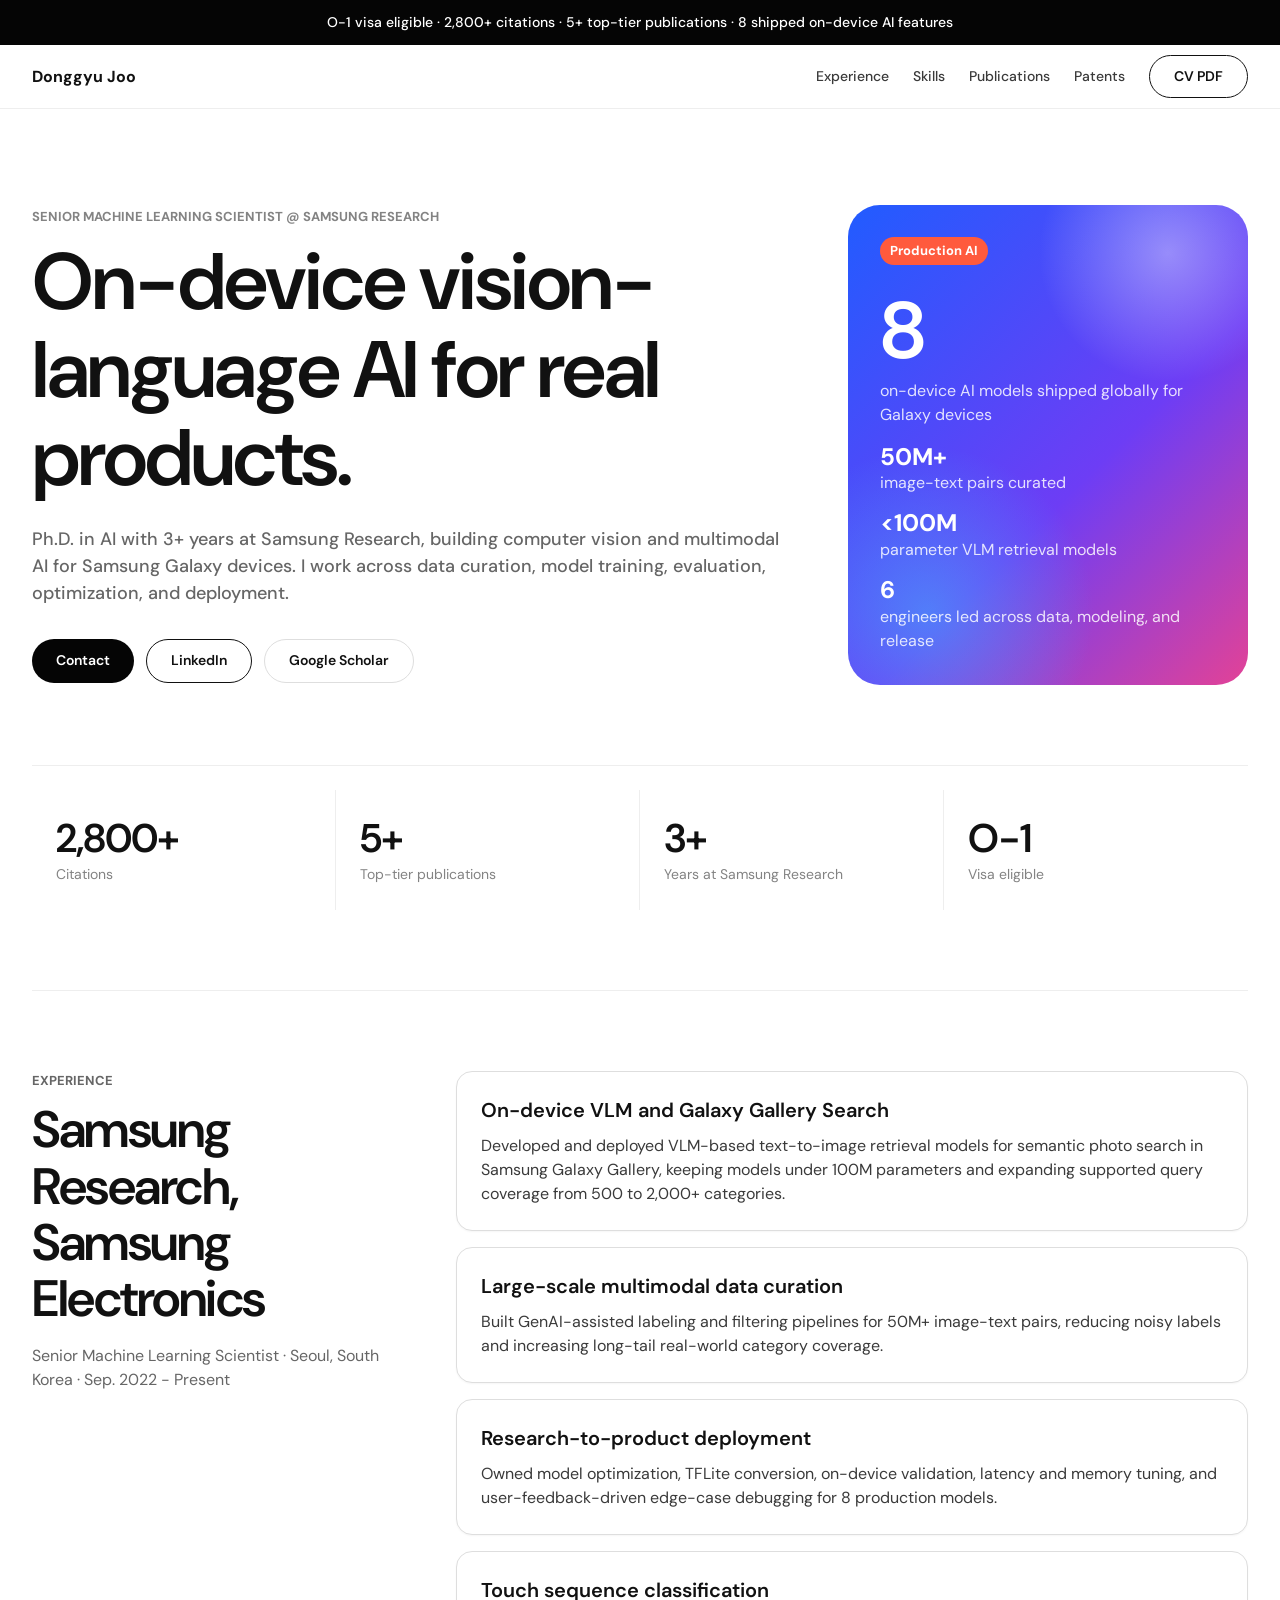
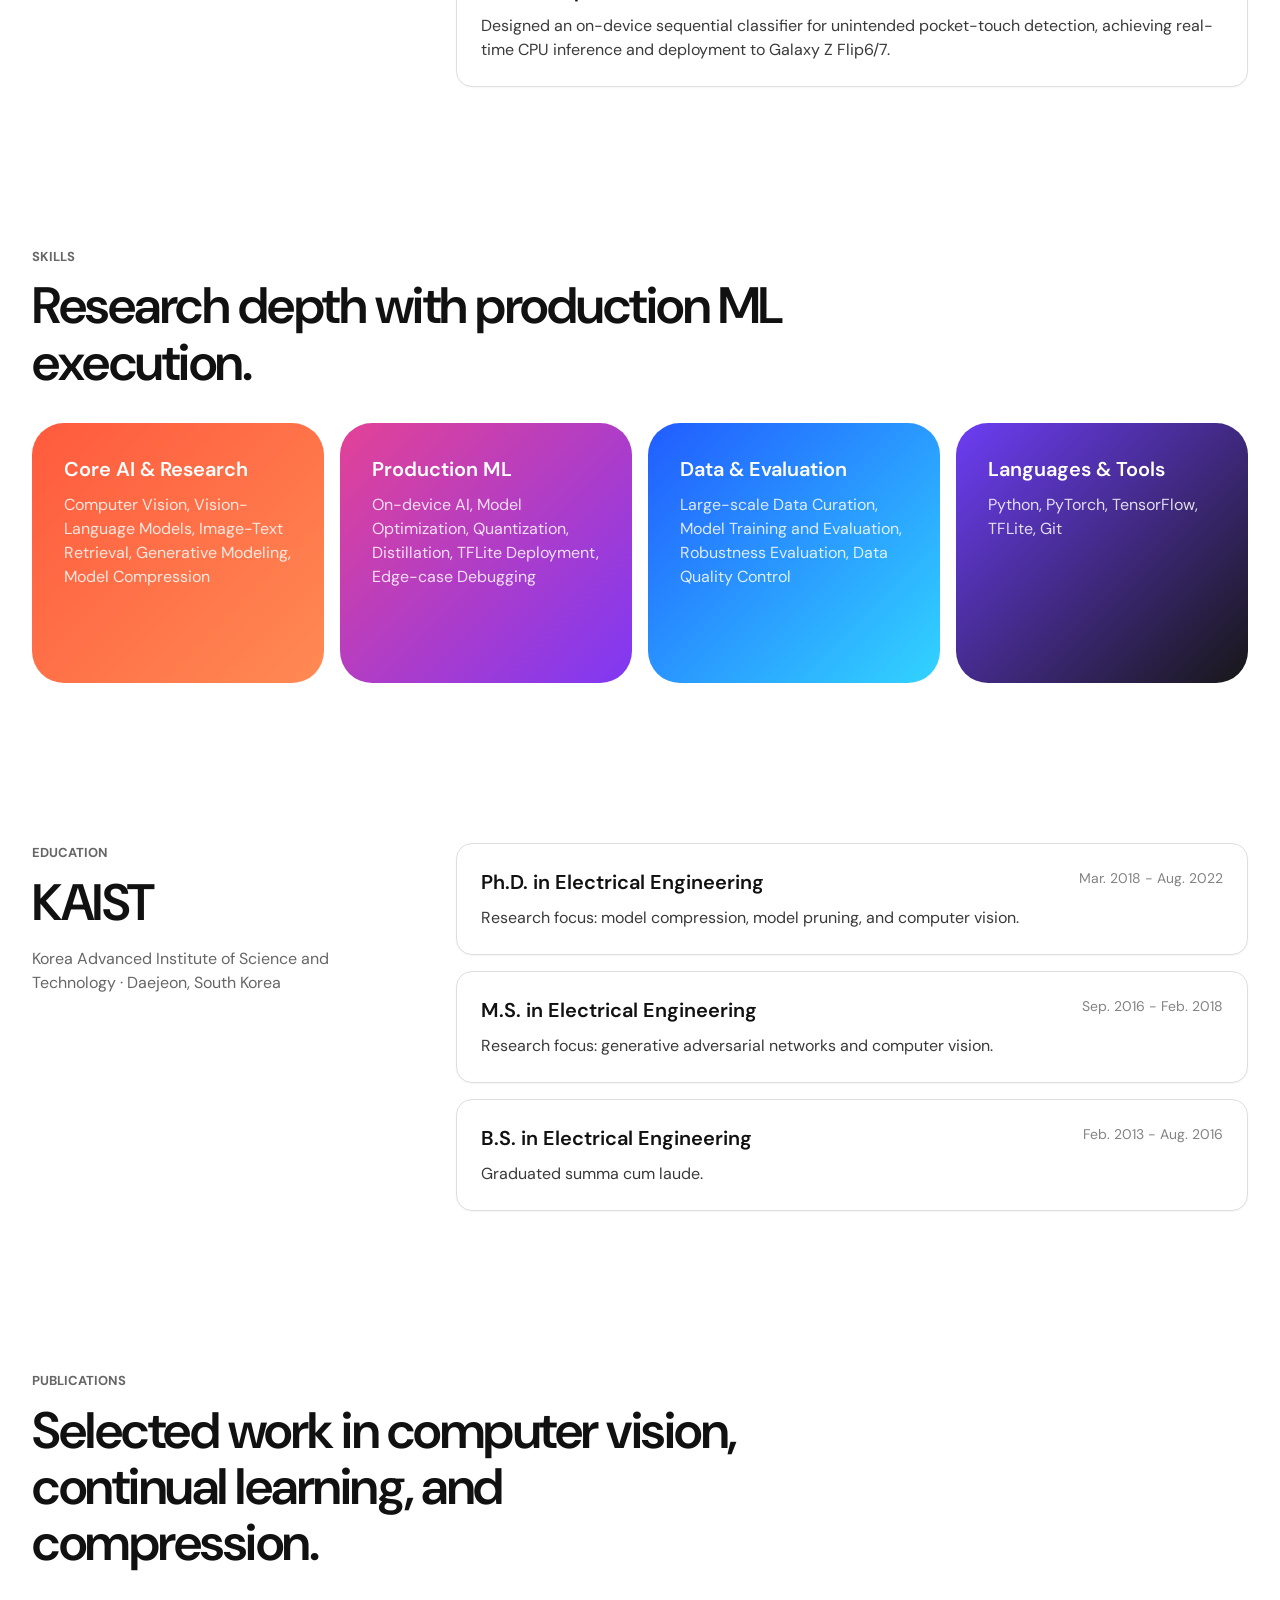
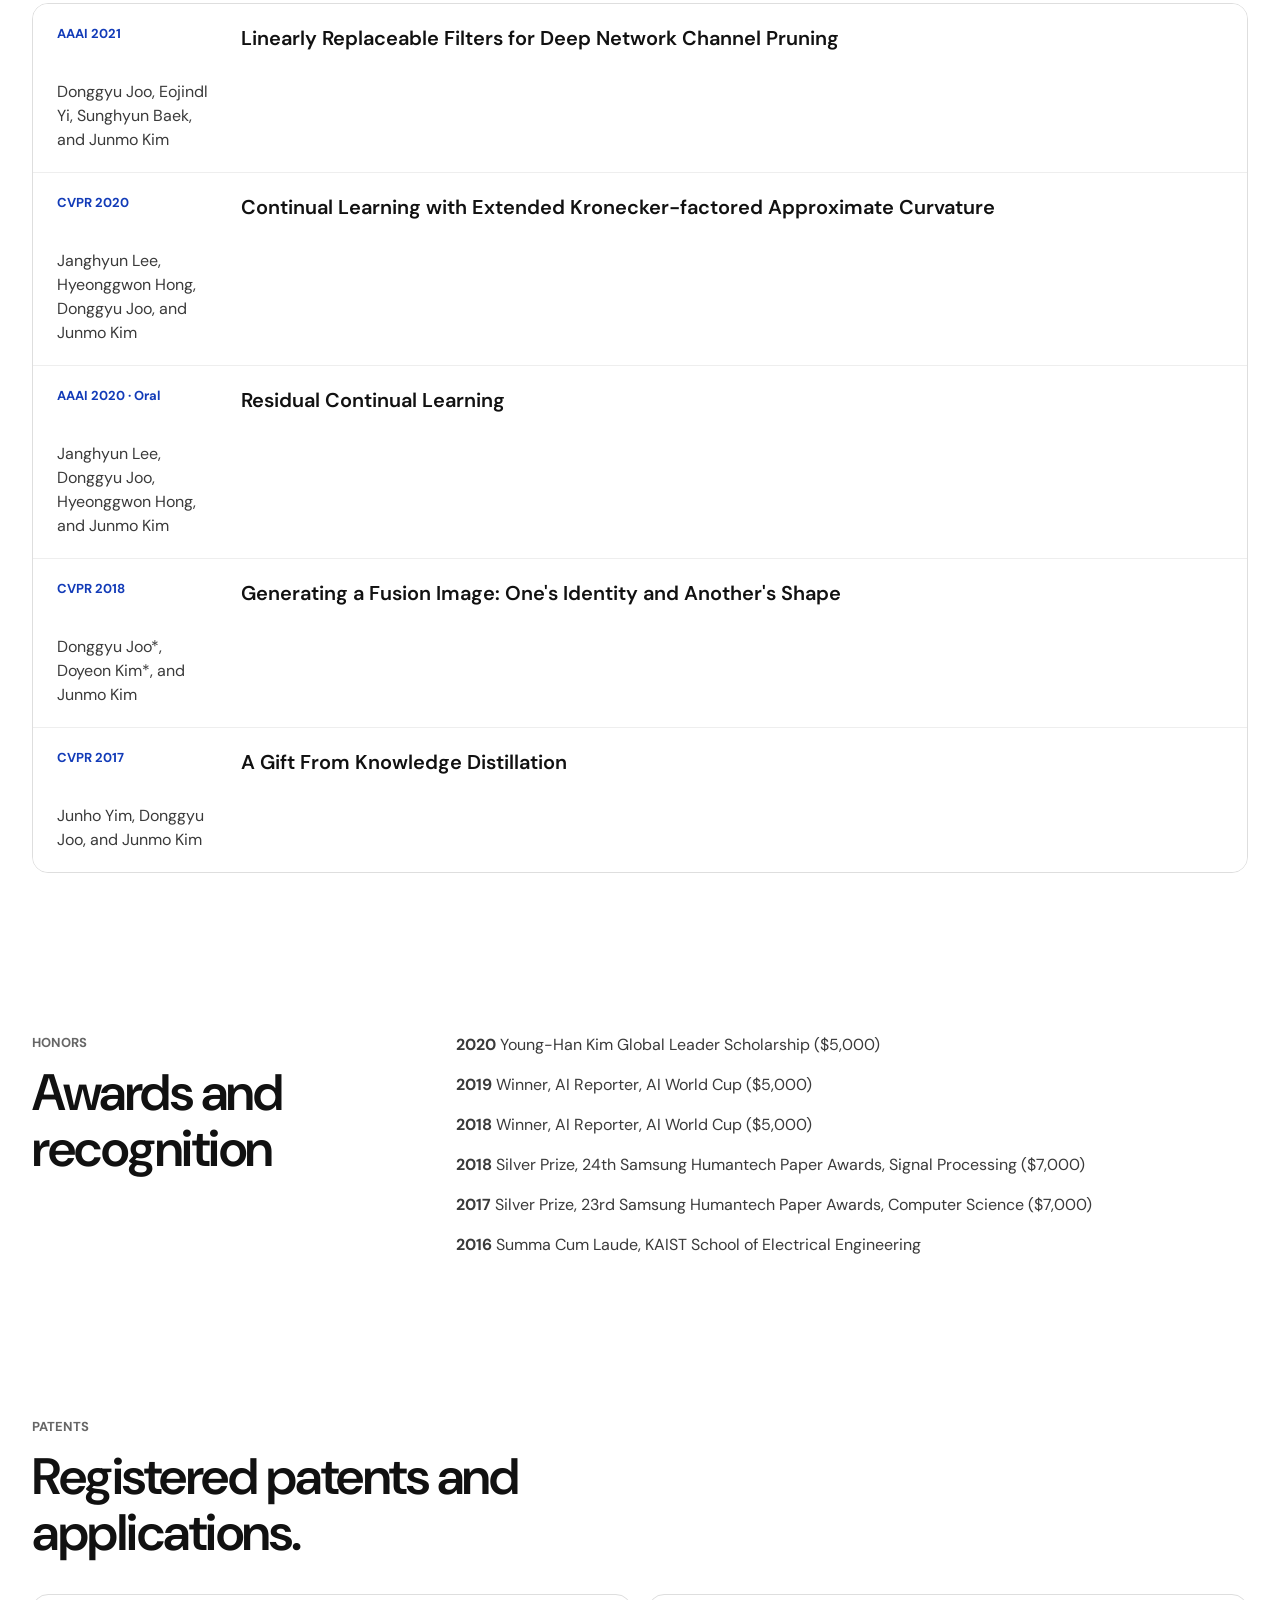
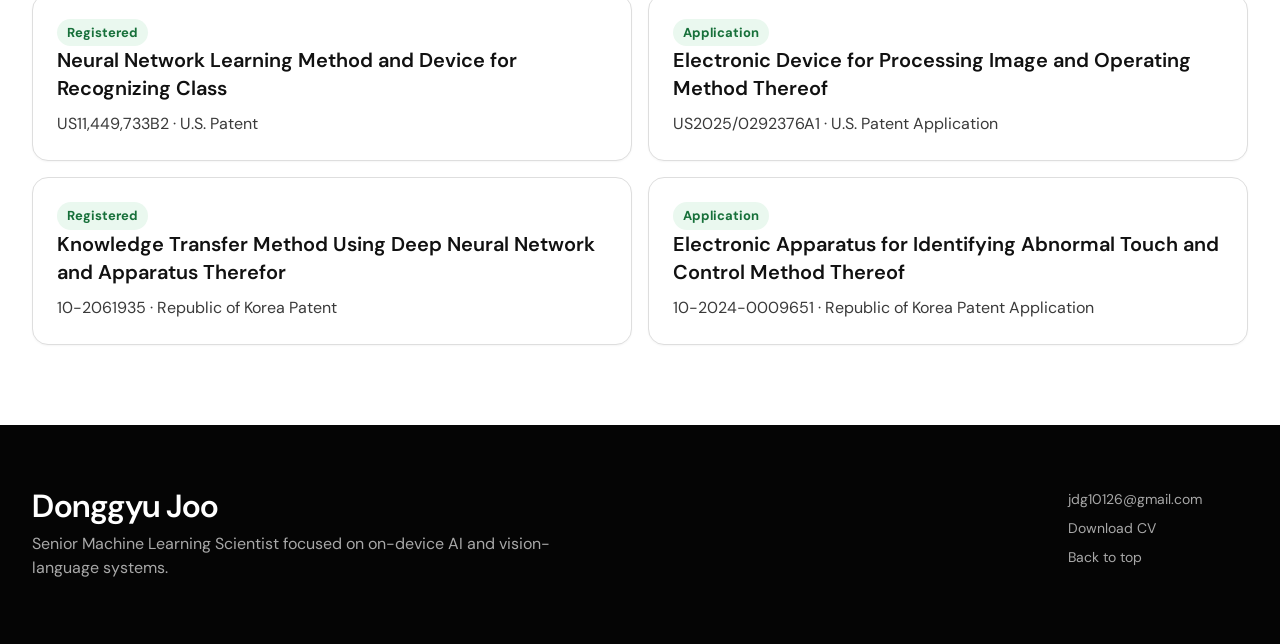
==== index.html @ cefa3a33 "Create resume website" ====
<!doctype html>
<html lang="en">
  <head>
    <meta charset="utf-8" />
    <meta name="viewport" content="width=device-width, initial-scale=1" />
    <title>Donggyu Joo | Senior Machine Learning Scientist</title>
    <meta
      name="description"
      content="CV website for Donggyu Joo, Senior Machine Learning Scientist at Samsung Research."
    />
    <meta property="og:title" content="Donggyu Joo | Senior Machine Learning Scientist" />
    <meta
      property="og:description"
      content="On-device AI, computer vision, vision-language models, model compression, and production ML."
    />
    <meta property="og:type" content="website" />
    <link rel="preconnect" href="https://fonts.googleapis.com" />
    <link rel="preconnect" href="https://fonts.gstatic.com" crossorigin />
    <link
      href="https://fonts.googleapis.com/css2?family=DM+Sans:opsz,wght@9..40,400;9..40,500;9..40,600;9..40,700&display=swap"
      rel="stylesheet"
    />
    <link rel="stylesheet" href="styles.css" />
  </head>
  <body>
    <div class="promo-banner">
      O-1 visa eligible · 2,800+ citations · 5+ top-tier publications · 8 shipped on-device AI features
    </div>

    <header class="site-header">
      <a class="brand" href="#top" aria-label="Donggyu Joo home">Donggyu Joo</a>
      <button class="nav-toggle" type="button" aria-expanded="false" aria-controls="site-nav">
        <span></span>
        <span></span>
      </button>
      <nav class="site-nav" id="site-nav" aria-label="Primary navigation">
        <a href="#experience">Experience</a>
        <a href="#skills">Skills</a>
        <a href="#publications">Publications</a>
        <a href="#patents">Patents</a>
        <a class="button button-secondary" href="CV_DonggyuJoo.pdf" target="_blank" rel="noopener">CV PDF</a>
      </nav>
    </header>

    <main id="top">
      <section class="hero section">
        <div class="hero-copy">
          <p class="eyebrow">Senior Machine Learning Scientist @ Samsung Research</p>
          <h1>On-device vision-language AI for real products.</h1>
          <p class="hero-lead">
            Ph.D. in AI with 3+ years at Samsung Research, building computer vision and multimodal
            AI for Samsung Galaxy devices. I work across data curation, model training, evaluation,
            optimization, and deployment.
          </p>
          <div class="hero-actions">
            <a class="button button-primary" href="mailto:jdg10126@gmail.com">Contact</a>
            <a
              class="button button-secondary"
              href="https://www.linkedin.com/in/donggyu-joo-a0a8ba22b/"
              target="_blank"
              rel="noopener"
              >LinkedIn</a
            >
            <a
              class="button button-tertiary"
              href="https://scholar.google.com/scholar?q=Donggyu+Joo"
              target="_blank"
              rel="noopener"
              >Google Scholar</a
            >
          </div>
        </div>

        <aside class="hero-card" aria-label="Career highlights">
          <div>
            <span class="badge">Production AI</span>
            <h2>8</h2>
            <p>on-device AI models shipped globally for Galaxy devices</p>
          </div>
          <div class="mini-stats">
            <span><strong>50M+</strong> image-text pairs curated</span>
            <span><strong>&lt;100M</strong> parameter VLM retrieval models</span>
            <span><strong>6</strong> engineers led across data, modeling, and release</span>
          </div>
        </aside>
      </section>

      <section class="stats section" aria-label="Selected metrics">
        <div class="stat">
          <strong>2,800+</strong>
          <span>Citations</span>
        </div>
        <div class="stat">
          <strong>5+</strong>
          <span>Top-tier publications</span>
        </div>
        <div class="stat">
          <strong>3+</strong>
          <span>Years at Samsung Research</span>
        </div>
        <div class="stat">
          <strong>O-1</strong>
          <span>Visa eligible</span>
        </div>
      </section>

      <section class="section split" id="experience">
        <div class="section-heading">
          <p class="eyebrow">Experience</p>
          <h2>Samsung Research, Samsung Electronics</h2>
          <p>Senior Machine Learning Scientist · Seoul, South Korea · Sep. 2022 - Present</p>
        </div>
        <div class="timeline">
          <article class="card">
            <h3>On-device VLM and Galaxy Gallery Search</h3>
            <p>
              Developed and deployed VLM-based text-to-image retrieval models for semantic photo
              search in Samsung Galaxy Gallery, keeping models under 100M parameters and expanding
              supported query coverage from 500 to 2,000+ categories.
            </p>
          </article>
          <article class="card">
            <h3>Large-scale multimodal data curation</h3>
            <p>
              Built GenAI-assisted labeling and filtering pipelines for 50M+ image-text pairs,
              reducing noisy labels and increasing long-tail real-world category coverage.
            </p>
          </article>
          <article class="card">
            <h3>Research-to-product deployment</h3>
            <p>
              Owned model optimization, TFLite conversion, on-device validation, latency and memory
              tuning, and user-feedback-driven edge-case debugging for 8 production models.
            </p>
          </article>
          <article class="card">
            <h3>Touch sequence classification</h3>
            <p>
              Designed an on-device sequential classifier for unintended pocket-touch detection,
              achieving real-time CPU inference and deployment to Galaxy Z Flip6/7.
            </p>
          </article>
        </div>
      </section>

      <section class="section" id="skills">
        <div class="section-heading narrow">
          <p class="eyebrow">Skills</p>
          <h2>Research depth with production ML execution.</h2>
        </div>
        <div class="skill-grid">
          <article class="feature-card coral">
            <h3>Core AI & Research</h3>
            <p>Computer Vision, Vision-Language Models, Image-Text Retrieval, Generative Modeling, Model Compression</p>
          </article>
          <article class="feature-card magenta">
            <h3>Production ML</h3>
            <p>On-device AI, Model Optimization, Quantization, Distillation, TFLite Deployment, Edge-case Debugging</p>
          </article>
          <article class="feature-card blue">
            <h3>Data & Evaluation</h3>
            <p>Large-scale Data Curation, Model Training and Evaluation, Robustness Evaluation, Data Quality Control</p>
          </article>
          <article class="feature-card purple">
            <h3>Languages & Tools</h3>
            <p>Python, PyTorch, TensorFlow, TFLite, Git</p>
          </article>
        </div>
      </section>

      <section class="section split" id="education">
        <div class="section-heading">
          <p class="eyebrow">Education</p>
          <h2>KAIST</h2>
          <p>Korea Advanced Institute of Science and Technology · Daejeon, South Korea</p>
        </div>
        <div class="timeline">
          <article class="card">
            <div class="row">
              <h3>Ph.D. in Electrical Engineering</h3>
              <span>Mar. 2018 - Aug. 2022</span>
            </div>
            <p>Research focus: model compression, model pruning, and computer vision.</p>
          </article>
          <article class="card">
            <div class="row">
              <h3>M.S. in Electrical Engineering</h3>
              <span>Sep. 2016 - Feb. 2018</span>
            </div>
            <p>Research focus: generative adversarial networks and computer vision.</p>
          </article>
          <article class="card">
            <div class="row">
              <h3>B.S. in Electrical Engineering</h3>
              <span>Feb. 2013 - Aug. 2016</span>
            </div>
            <p>Graduated summa cum laude.</p>
          </article>
        </div>
      </section>

      <section class="section" id="publications">
        <div class="section-heading narrow">
          <p class="eyebrow">Publications</p>
          <h2>Selected work in computer vision, continual learning, and compression.</h2>
        </div>
        <div class="publication-list">
          <article>
            <span>AAAI 2021</span>
            <h3>Linearly Replaceable Filters for Deep Network Channel Pruning</h3>
            <p>Donggyu Joo, Eojindl Yi, Sunghyun Baek, and Junmo Kim</p>
          </article>
          <article>
            <span>CVPR 2020</span>
            <h3>Continual Learning with Extended Kronecker-factored Approximate Curvature</h3>
            <p>Janghyun Lee, Hyeonggwon Hong, Donggyu Joo, and Junmo Kim</p>
          </article>
          <article>
            <span>AAAI 2020 · Oral</span>
            <h3>Residual Continual Learning</h3>
            <p>Janghyun Lee, Donggyu Joo, Hyeonggwon Hong, and Junmo Kim</p>
          </article>
          <article>
            <span>CVPR 2018</span>
            <h3>Generating a Fusion Image: One's Identity and Another's Shape</h3>
            <p>Donggyu Joo*, Doyeon Kim*, and Junmo Kim</p>
          </article>
          <article>
            <span>CVPR 2017</span>
            <h3>A Gift From Knowledge Distillation</h3>
            <p>Junho Yim, Donggyu Joo, and Junmo Kim</p>
          </article>
        </div>
      </section>

      <section class="section split" id="honors">
        <div class="section-heading">
          <p class="eyebrow">Honors</p>
          <h2>Awards and recognition</h2>
        </div>
        <div class="compact-list">
          <p><strong>2020</strong> Young-Han Kim Global Leader Scholarship ($5,000)</p>
          <p><strong>2019</strong> Winner, AI Reporter, AI World Cup ($5,000)</p>
          <p><strong>2018</strong> Winner, AI Reporter, AI World Cup ($5,000)</p>
          <p><strong>2018</strong> Silver Prize, 24th Samsung Humantech Paper Awards, Signal Processing ($7,000)</p>
          <p><strong>2017</strong> Silver Prize, 23rd Samsung Humantech Paper Awards, Computer Science ($7,000)</p>
          <p><strong>2016</strong> Summa Cum Laude, KAIST School of Electrical Engineering</p>
        </div>
      </section>

      <section class="section" id="patents">
        <div class="section-heading narrow">
          <p class="eyebrow">Patents</p>
          <h2>Registered patents and applications.</h2>
        </div>
        <div class="patent-grid">
          <article class="card">
            <span class="badge muted">Registered</span>
            <h3>Neural Network Learning Method and Device for Recognizing Class</h3>
            <p>US11,449,733B2 · U.S. Patent</p>
          </article>
          <article class="card">
            <span class="badge muted">Application</span>
            <h3>Electronic Device for Processing Image and Operating Method Thereof</h3>
            <p>US2025/0292376A1 · U.S. Patent Application</p>
          </article>
          <article class="card">
            <span class="badge muted">Registered</span>
            <h3>Knowledge Transfer Method Using Deep Neural Network and Apparatus Therefor</h3>
            <p>10-2061935 · Republic of Korea Patent</p>
          </article>
          <article class="card">
            <span class="badge muted">Application</span>
            <h3>Electronic Apparatus for Identifying Abnormal Touch and Control Method Thereof</h3>
            <p>10-2024-0009651 · Republic of Korea Patent Application</p>
          </article>
        </div>
      </section>
    </main>

    <footer class="footer">
      <div>
        <h2>Donggyu Joo</h2>
        <p>Senior Machine Learning Scientist focused on on-device AI and vision-language systems.</p>
      </div>
      <div class="footer-links">
        <a href="mailto:jdg10126@gmail.com">jdg10126@gmail.com</a>
        <a href="CV_DonggyuJoo.pdf" target="_blank" rel="noopener">Download CV</a>
        <a href="#top">Back to top</a>
      </div>
    </footer>

    <script src="script.js"></script>
  </body>
</html>
---- styles.css ----
:root {
  --primary: #050505;
  --canvas: #ffffff;
  --surface: #f6f6f4;
  --surface-soft: #fafafa;
  --hairline: #dedede;
  --hairline-soft: #eeeeee;
  --ink: #111111;
  --charcoal: #3a3a3a;
  --slate: #666666;
  --steel: #838383;
  --muted: #a8a8a8;
  --coral: #ff5a3d;
  --magenta: #e34296;
  --blue: #215cff;
  --blue-deep: #123bb8;
  --cyan: #32d4ff;
  --purple: #6d3df5;
  --success-bg: #eaf8ef;
  --success-text: #17703a;
  --radius-xl: 16px;
  --radius-hero: 32px;
  --shadow-card: rgba(0, 0, 0, 0.04) 0 1px 2px;
}

* {
  box-sizing: border-box;
}

html {
  scroll-behavior: smooth;
}

body {
  margin: 0;
  background: var(--canvas);
  color: var(--ink);
  font-family: "DM Sans", Inter, "Helvetica Neue", Helvetica, Arial, sans-serif;
  font-size: 16px;
  line-height: 1.5;
}

a {
  color: inherit;
  text-decoration: none;
}

.promo-banner {
  background: var(--primary);
  color: var(--canvas);
  font-size: 14px;
  font-weight: 500;
  padding: 12px 20px;
  text-align: center;
}

.site-header {
  position: sticky;
  top: 0;
  z-index: 20;
  display: flex;
  align-items: center;
  justify-content: space-between;
  min-height: 64px;
  padding: 0 32px;
  background: rgba(255, 255, 255, 0.92);
  border-bottom: 1px solid var(--hairline-soft);
  backdrop-filter: blur(18px);
}

.brand {
  font-weight: 700;
  letter-spacing: 0;
}

.site-nav {
  display: flex;
  align-items: center;
  gap: 24px;
  color: var(--charcoal);
  font-size: 14px;
  font-weight: 500;
}

.nav-toggle {
  display: none;
  width: 44px;
  height: 44px;
  padding: 0;
  border: 1px solid var(--hairline);
  border-radius: 999px;
  background: var(--canvas);
}

.nav-toggle span {
  display: block;
  width: 18px;
  height: 2px;
  margin: 5px auto;
  background: var(--ink);
}

.section {
  width: min(1280px, calc(100% - 64px));
  margin: 0 auto;
  padding: 80px 0;
}

.hero {
  display: grid;
  grid-template-columns: minmax(0, 1fr) 400px;
  gap: 48px;
  align-items: center;
  padding-top: 96px;
}

.eyebrow {
  margin: 0 0 12px;
  color: var(--steel);
  font-size: 13px;
  font-weight: 700;
  letter-spacing: 0;
  text-transform: uppercase;
}

h1,
h2,
h3,
p {
  margin-top: 0;
}

h1 {
  max-width: 860px;
  margin-bottom: 24px;
  font-size: clamp(48px, 7vw, 80px);
  font-weight: 600;
  letter-spacing: -2px;
  line-height: 1.1;
}

h2 {
  margin-bottom: 16px;
  font-size: clamp(32px, 4vw, 56px);
  font-weight: 600;
  letter-spacing: -1.5px;
  line-height: 1.1;
}

h3 {
  margin-bottom: 10px;
  font-size: 20px;
  font-weight: 600;
  line-height: 1.4;
}

.hero-lead {
  max-width: 760px;
  color: var(--slate);
  font-size: 18px;
  font-weight: 500;
}

.hero-actions {
  display: flex;
  flex-wrap: wrap;
  gap: 12px;
  margin-top: 32px;
}

.button {
  display: inline-flex;
  align-items: center;
  justify-content: center;
  min-height: 42px;
  padding: 11px 24px;
  border-radius: 999px;
  font-size: 14px;
  font-weight: 600;
  line-height: 1.4;
}

.button-primary {
  background: var(--primary);
  color: var(--canvas);
}

.button-secondary {
  border: 1px solid var(--ink);
  color: var(--ink);
}

.button-tertiary {
  border: 1px solid var(--hairline);
  background: var(--canvas);
  color: var(--ink);
}

.hero-card {
  min-height: 460px;
  display: flex;
  flex-direction: column;
  justify-content: space-between;
  padding: 32px;
  border-radius: var(--radius-hero);
  color: var(--canvas);
  background:
    radial-gradient(circle at 80% 10%, rgba(255, 255, 255, 0.38), transparent 24%),
    radial-gradient(circle at 20% 85%, rgba(50, 212, 255, 0.42), transparent 32%),
    linear-gradient(135deg, var(--blue), var(--purple) 58%, var(--magenta));
}

.hero-card h2 {
  margin: 22px 0 4px;
  color: var(--canvas);
  font-size: 80px;
  letter-spacing: -2px;
}

.hero-card p,
.mini-stats span {
  color: rgba(255, 255, 255, 0.84);
}

.badge {
  display: inline-flex;
  align-items: center;
  width: fit-content;
  padding: 4px 10px;
  border-radius: 999px;
  background: var(--coral);
  color: var(--canvas);
  font-size: 13px;
  font-weight: 700;
}

.badge.muted {
  background: var(--success-bg);
  color: var(--success-text);
}

.mini-stats {
  display: grid;
  gap: 14px;
}

.mini-stats strong {
  display: block;
  color: var(--canvas);
  font-size: 24px;
  line-height: 1.2;
}

.stats {
  display: grid;
  grid-template-columns: repeat(4, minmax(0, 1fr));
  gap: 0;
  padding-top: 24px;
  border-top: 1px solid var(--hairline-soft);
  border-bottom: 1px solid var(--hairline-soft);
}

.stat {
  padding: 24px;
  border-right: 1px solid var(--hairline-soft);
}

.stat:last-child {
  border-right: 0;
}

.stat strong {
  display: block;
  font-size: 40px;
  font-weight: 600;
  letter-spacing: -1px;
  line-height: 1.2;
}

.stat span {
  color: var(--steel);
  font-size: 14px;
}

.split {
  display: grid;
  grid-template-columns: 360px minmax(0, 1fr);
  gap: 64px;
  align-items: start;
}

.section-heading {
  position: sticky;
  top: 96px;
}

.section-heading p {
  color: var(--slate);
}

.section-heading.narrow {
  position: static;
  max-width: 760px;
  margin-bottom: 32px;
}

.timeline,
.compact-list {
  display: grid;
  gap: 16px;
}

.card {
  padding: 24px;
  border: 1px solid var(--hairline);
  border-radius: var(--radius-xl);
  background: var(--canvas);
  box-shadow: var(--shadow-card);
}

.card p,
.feature-card p,
.publication-list p,
.compact-list p {
  margin-bottom: 0;
  color: var(--charcoal);
}

.row {
  display: flex;
  justify-content: space-between;
  gap: 16px;
}

.row span {
  flex: 0 0 auto;
  color: var(--steel);
  font-size: 14px;
}

.skill-grid {
  display: grid;
  grid-template-columns: repeat(4, minmax(0, 1fr));
  gap: 16px;
}

.feature-card {
  min-height: 260px;
  padding: 32px;
  border-radius: var(--radius-hero);
  color: var(--canvas);
}

.feature-card h3,
.feature-card p {
  color: var(--canvas);
}

.feature-card p {
  opacity: 0.84;
}

.coral {
  background: linear-gradient(135deg, #ff5a3d, #ff8a54);
}

.magenta {
  background: linear-gradient(135deg, #e34296, #7f38f4);
}

.blue {
  background: linear-gradient(135deg, #215cff, #32d4ff);
}

.purple {
  background: linear-gradient(135deg, #6d3df5, #171717);
}

.publication-list {
  display: grid;
  gap: 0;
  border: 1px solid var(--hairline);
  border-radius: var(--radius-xl);
  overflow: hidden;
}

.publication-list article {
  display: grid;
  grid-template-columns: 160px minmax(0, 1fr);
  gap: 24px;
  padding: 20px 24px;
  border-bottom: 1px solid var(--hairline-soft);
  background: var(--canvas);
}

.publication-list article:last-child {
  border-bottom: 0;
}

.publication-list span {
  color: var(--blue-deep);
  font-size: 13px;
  font-weight: 700;
}

.publication-list h3 {
  margin-bottom: 4px;
}

.patent-grid {
  display: grid;
  grid-template-columns: repeat(2, minmax(0, 1fr));
  gap: 16px;
}

.footer {
  display: flex;
  justify-content: space-between;
  gap: 48px;
  padding: 64px 32px;
  background: var(--primary);
  color: var(--canvas);
}

.footer h2 {
  margin-bottom: 8px;
  font-size: 32px;
  letter-spacing: -0.5px;
}

.footer p {
  max-width: 520px;
  margin-bottom: 0;
  color: var(--muted);
}

.footer-links {
  display: grid;
  align-content: start;
  gap: 8px;
  min-width: 180px;
  color: var(--muted);
  font-size: 14px;
}

@media (max-width: 1023px) {
  .site-header {
    padding: 0 20px;
  }

  .nav-toggle {
    display: block;
  }

  .site-nav {
    position: absolute;
    top: 64px;
    right: 20px;
    left: 20px;
    display: none;
    flex-direction: column;
    align-items: stretch;
    gap: 4px;
    padding: 20px;
    border: 1px solid var(--hairline);
    border-radius: var(--radius-xl);
    background: var(--canvas);
    box-shadow: rgba(0, 0, 0, 0.08) 0 4px 6px;
  }

  .site-nav.is-open {
    display: flex;
  }

  .site-nav a {
    min-height: 44px;
    display: flex;
    align-items: center;
  }

  .hero,
  .split {
    grid-template-columns: 1fr;
  }

  .hero {
    padding-top: 64px;
  }

  .section-heading {
    position: static;
  }

  .skill-grid {
    grid-template-columns: repeat(2, minmax(0, 1fr));
  }
}

@media (max-width: 767px) {
  .promo-banner {
    overflow: hidden;
    white-space: nowrap;
    text-overflow: ellipsis;
  }

  .section {
    width: min(100% - 32px, 1280px);
    padding: 56px 0;
  }

  h1 {
    font-size: 40px;
    letter-spacing: -1px;
  }

  h2 {
    font-size: 32px;
    letter-spacing: -0.5px;
  }

  .hero-card {
    min-height: 360px;
  }

  .stats,
  .skill-grid,
  .patent-grid {
    grid-template-columns: 1fr;
  }

  .stat {
    border-right: 0;
    border-bottom: 1px solid var(--hairline-soft);
  }

  .publication-list article {
    grid-template-columns: 1fr;
    gap: 8px;
  }

  .row,
  .footer {
    flex-direction: column;
  }
}

@media (max-width: 479px) {
  h1 {
    font-size: 32px;
  }

  .hero-actions {
    flex-direction: column;
  }

  .button {
    width: 100%;
    min-height: 44px;
  }

  .hero-card,
  .feature-card {
    border-radius: 24px;
    padding: 24px;
  }
}
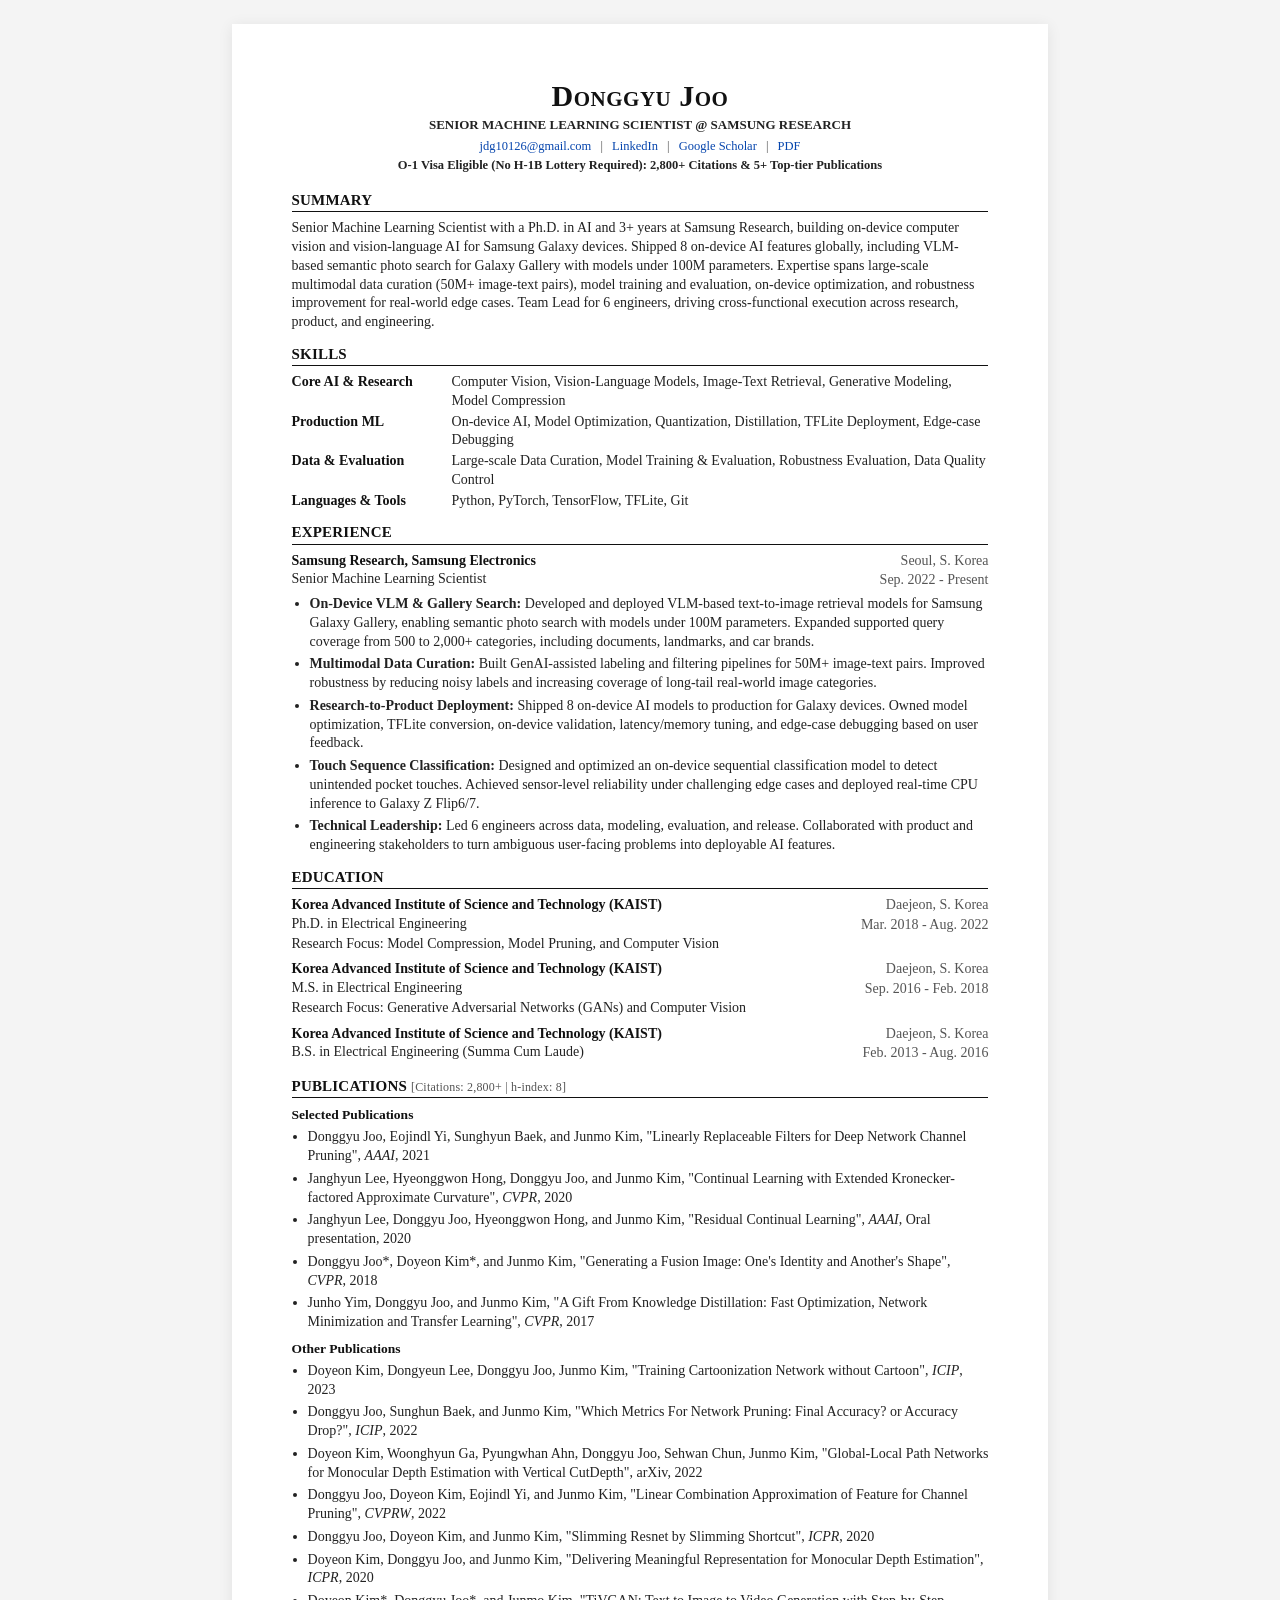
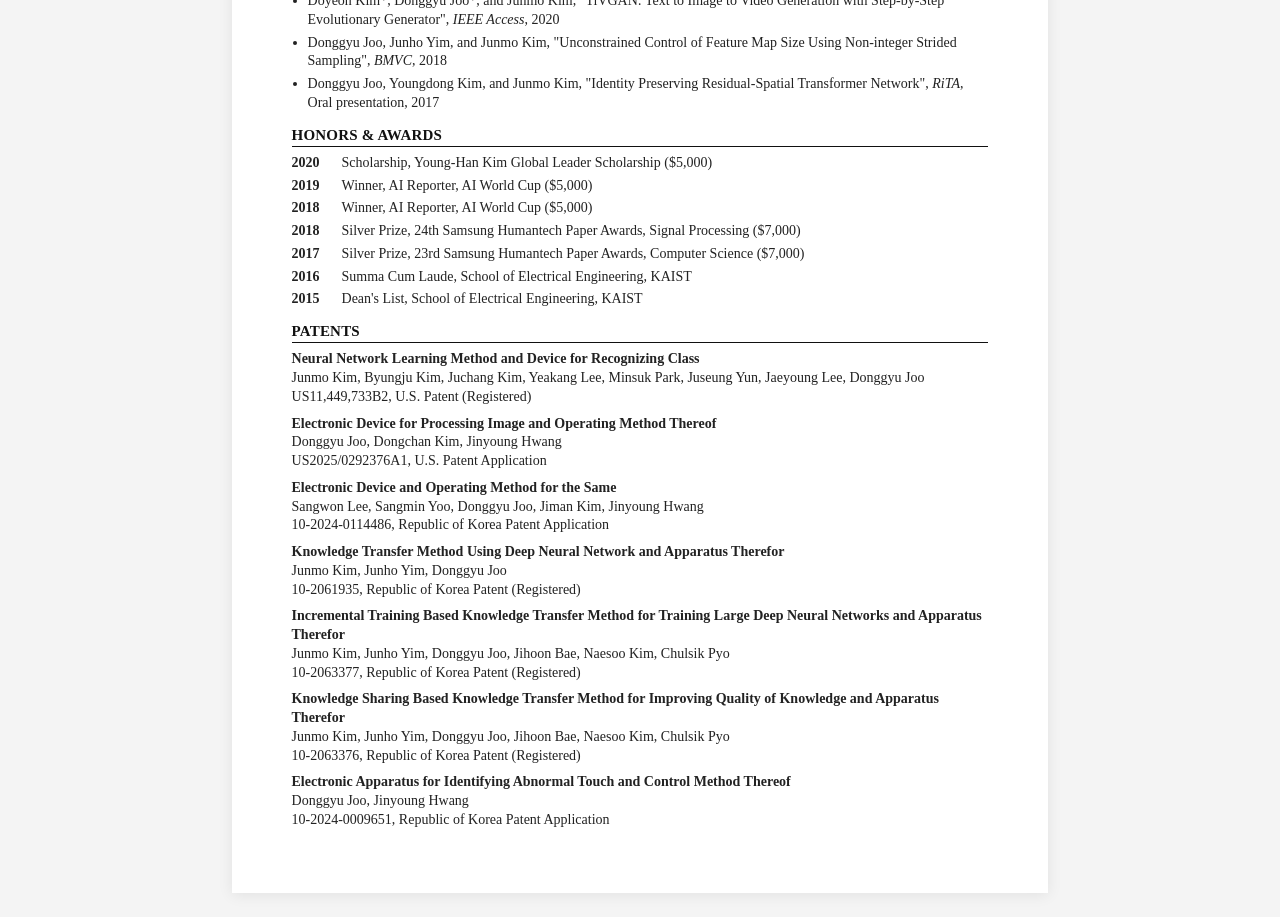
==== commit c2cf95cb: "Simplify CV website design" ====
--- a/index.html
+++ b/index.html
@@ -3,293 +3,248 @@
   <head>
     <meta charset="utf-8" />
     <meta name="viewport" content="width=device-width, initial-scale=1" />
-    <title>Donggyu Joo | Senior Machine Learning Scientist</title>
+    <title>Donggyu Joo | Curriculum Vitae</title>
     <meta
       name="description"
-      content="CV website for Donggyu Joo, Senior Machine Learning Scientist at Samsung Research."
-    />
-    <meta property="og:title" content="Donggyu Joo | Senior Machine Learning Scientist" />
-    <meta
-      property="og:description"
-      content="On-device AI, computer vision, vision-language models, model compression, and production ML."
-    />
-    <meta property="og:type" content="website" />
-    <link rel="preconnect" href="https://fonts.googleapis.com" />
-    <link rel="preconnect" href="https://fonts.gstatic.com" crossorigin />
-    <link
-      href="https://fonts.googleapis.com/css2?family=DM+Sans:opsz,wght@9..40,400;9..40,500;9..40,600;9..40,700&display=swap"
-      rel="stylesheet"
+      content="Curriculum vitae of Donggyu Joo, Senior Machine Learning Scientist at Samsung Research."
     />
     <link rel="stylesheet" href="styles.css" />
   </head>
   <body>
-    <div class="promo-banner">
-      O-1 visa eligible · 2,800+ citations · 5+ top-tier publications · 8 shipped on-device AI features
-    </div>
-
-    <header class="site-header">
-      <a class="brand" href="#top" aria-label="Donggyu Joo home">Donggyu Joo</a>
-      <button class="nav-toggle" type="button" aria-expanded="false" aria-controls="site-nav">
-        <span></span>
-        <span></span>
-      </button>
-      <nav class="site-nav" id="site-nav" aria-label="Primary navigation">
-        <a href="#experience">Experience</a>
-        <a href="#skills">Skills</a>
-        <a href="#publications">Publications</a>
-        <a href="#patents">Patents</a>
-        <a class="button button-secondary" href="CV_DonggyuJoo.pdf" target="_blank" rel="noopener">CV PDF</a>
-      </nav>
-    </header>
-
-    <main id="top">
-      <section class="hero section">
-        <div class="hero-copy">
-          <p class="eyebrow">Senior Machine Learning Scientist @ Samsung Research</p>
-          <h1>On-device vision-language AI for real products.</h1>
-          <p class="hero-lead">
-            Ph.D. in AI with 3+ years at Samsung Research, building computer vision and multimodal
-            AI for Samsung Galaxy devices. I work across data curation, model training, evaluation,
-            optimization, and deployment.
-          </p>
-          <div class="hero-actions">
-            <a class="button button-primary" href="mailto:jdg10126@gmail.com">Contact</a>
-            <a
-              class="button button-secondary"
-              href="https://www.linkedin.com/in/donggyu-joo-a0a8ba22b/"
-              target="_blank"
-              rel="noopener"
-              >LinkedIn</a
-            >
-            <a
-              class="button button-tertiary"
-              href="https://scholar.google.com/scholar?q=Donggyu+Joo"
-              target="_blank"
-              rel="noopener"
-              >Google Scholar</a
-            >
-          </div>
-        </div>
-
-        <aside class="hero-card" aria-label="Career highlights">
-          <div>
-            <span class="badge">Production AI</span>
-            <h2>8</h2>
-            <p>on-device AI models shipped globally for Galaxy devices</p>
-          </div>
-          <div class="mini-stats">
-            <span><strong>50M+</strong> image-text pairs curated</span>
-            <span><strong>&lt;100M</strong> parameter VLM retrieval models</span>
-            <span><strong>6</strong> engineers led across data, modeling, and release</span>
-          </div>
-        </aside>
-      </section>
-
-      <section class="stats section" aria-label="Selected metrics">
-        <div class="stat">
-          <strong>2,800+</strong>
-          <span>Citations</span>
-        </div>
-        <div class="stat">
-          <strong>5+</strong>
-          <span>Top-tier publications</span>
-        </div>
-        <div class="stat">
-          <strong>3+</strong>
-          <span>Years at Samsung Research</span>
-        </div>
-        <div class="stat">
-          <strong>O-1</strong>
-          <span>Visa eligible</span>
-        </div>
-      </section>
-
-      <section class="section split" id="experience">
-        <div class="section-heading">
-          <p class="eyebrow">Experience</p>
-          <h2>Samsung Research, Samsung Electronics</h2>
-          <p>Senior Machine Learning Scientist · Seoul, South Korea · Sep. 2022 - Present</p>
-        </div>
-        <div class="timeline">
-          <article class="card">
-            <h3>On-device VLM and Galaxy Gallery Search</h3>
-            <p>
-              Developed and deployed VLM-based text-to-image retrieval models for semantic photo
-              search in Samsung Galaxy Gallery, keeping models under 100M parameters and expanding
-              supported query coverage from 500 to 2,000+ categories.
-            </p>
-          </article>
-          <article class="card">
-            <h3>Large-scale multimodal data curation</h3>
-            <p>
-              Built GenAI-assisted labeling and filtering pipelines for 50M+ image-text pairs,
-              reducing noisy labels and increasing long-tail real-world category coverage.
-            </p>
-          </article>
-          <article class="card">
-            <h3>Research-to-product deployment</h3>
-            <p>
-              Owned model optimization, TFLite conversion, on-device validation, latency and memory
-              tuning, and user-feedback-driven edge-case debugging for 8 production models.
-            </p>
-          </article>
-          <article class="card">
-            <h3>Touch sequence classification</h3>
-            <p>
-              Designed an on-device sequential classifier for unintended pocket-touch detection,
-              achieving real-time CPU inference and deployment to Galaxy Z Flip6/7.
-            </p>
-          </article>
-        </div>
-      </section>
-
-      <section class="section" id="skills">
-        <div class="section-heading narrow">
-          <p class="eyebrow">Skills</p>
-          <h2>Research depth with production ML execution.</h2>
-        </div>
-        <div class="skill-grid">
-          <article class="feature-card coral">
-            <h3>Core AI & Research</h3>
-            <p>Computer Vision, Vision-Language Models, Image-Text Retrieval, Generative Modeling, Model Compression</p>
-          </article>
-          <article class="feature-card magenta">
-            <h3>Production ML</h3>
-            <p>On-device AI, Model Optimization, Quantization, Distillation, TFLite Deployment, Edge-case Debugging</p>
-          </article>
-          <article class="feature-card blue">
-            <h3>Data & Evaluation</h3>
-            <p>Large-scale Data Curation, Model Training and Evaluation, Robustness Evaluation, Data Quality Control</p>
-          </article>
-          <article class="feature-card purple">
-            <h3>Languages & Tools</h3>
-            <p>Python, PyTorch, TensorFlow, TFLite, Git</p>
-          </article>
-        </div>
-      </section>
-
-      <section class="section split" id="education">
-        <div class="section-heading">
-          <p class="eyebrow">Education</p>
-          <h2>KAIST</h2>
-          <p>Korea Advanced Institute of Science and Technology · Daejeon, South Korea</p>
-        </div>
-        <div class="timeline">
-          <article class="card">
-            <div class="row">
-              <h3>Ph.D. in Electrical Engineering</h3>
-              <span>Mar. 2018 - Aug. 2022</span>
-            </div>
-            <p>Research focus: model compression, model pruning, and computer vision.</p>
-          </article>
-          <article class="card">
-            <div class="row">
-              <h3>M.S. in Electrical Engineering</h3>
-              <span>Sep. 2016 - Feb. 2018</span>
-            </div>
-            <p>Research focus: generative adversarial networks and computer vision.</p>
-          </article>
-          <article class="card">
-            <div class="row">
-              <h3>B.S. in Electrical Engineering</h3>
-              <span>Feb. 2013 - Aug. 2016</span>
-            </div>
-            <p>Graduated summa cum laude.</p>
-          </article>
-        </div>
-      </section>
-
-      <section class="section" id="publications">
-        <div class="section-heading narrow">
-          <p class="eyebrow">Publications</p>
-          <h2>Selected work in computer vision, continual learning, and compression.</h2>
-        </div>
-        <div class="publication-list">
-          <article>
-            <span>AAAI 2021</span>
-            <h3>Linearly Replaceable Filters for Deep Network Channel Pruning</h3>
-            <p>Donggyu Joo, Eojindl Yi, Sunghyun Baek, and Junmo Kim</p>
-          </article>
-          <article>
-            <span>CVPR 2020</span>
-            <h3>Continual Learning with Extended Kronecker-factored Approximate Curvature</h3>
-            <p>Janghyun Lee, Hyeonggwon Hong, Donggyu Joo, and Junmo Kim</p>
-          </article>
-          <article>
-            <span>AAAI 2020 · Oral</span>
-            <h3>Residual Continual Learning</h3>
-            <p>Janghyun Lee, Donggyu Joo, Hyeonggwon Hong, and Junmo Kim</p>
-          </article>
-          <article>
-            <span>CVPR 2018</span>
-            <h3>Generating a Fusion Image: One's Identity and Another's Shape</h3>
-            <p>Donggyu Joo*, Doyeon Kim*, and Junmo Kim</p>
-          </article>
-          <article>
-            <span>CVPR 2017</span>
-            <h3>A Gift From Knowledge Distillation</h3>
-            <p>Junho Yim, Donggyu Joo, and Junmo Kim</p>
-          </article>
-        </div>
-      </section>
-
-      <section class="section split" id="honors">
-        <div class="section-heading">
-          <p class="eyebrow">Honors</p>
-          <h2>Awards and recognition</h2>
-        </div>
-        <div class="compact-list">
-          <p><strong>2020</strong> Young-Han Kim Global Leader Scholarship ($5,000)</p>
-          <p><strong>2019</strong> Winner, AI Reporter, AI World Cup ($5,000)</p>
-          <p><strong>2018</strong> Winner, AI Reporter, AI World Cup ($5,000)</p>
-          <p><strong>2018</strong> Silver Prize, 24th Samsung Humantech Paper Awards, Signal Processing ($7,000)</p>
-          <p><strong>2017</strong> Silver Prize, 23rd Samsung Humantech Paper Awards, Computer Science ($7,000)</p>
-          <p><strong>2016</strong> Summa Cum Laude, KAIST School of Electrical Engineering</p>
-        </div>
-      </section>
-
-      <section class="section" id="patents">
-        <div class="section-heading narrow">
-          <p class="eyebrow">Patents</p>
-          <h2>Registered patents and applications.</h2>
-        </div>
-        <div class="patent-grid">
-          <article class="card">
-            <span class="badge muted">Registered</span>
-            <h3>Neural Network Learning Method and Device for Recognizing Class</h3>
-            <p>US11,449,733B2 · U.S. Patent</p>
-          </article>
-          <article class="card">
-            <span class="badge muted">Application</span>
-            <h3>Electronic Device for Processing Image and Operating Method Thereof</h3>
-            <p>US2025/0292376A1 · U.S. Patent Application</p>
-          </article>
-          <article class="card">
-            <span class="badge muted">Registered</span>
-            <h3>Knowledge Transfer Method Using Deep Neural Network and Apparatus Therefor</h3>
-            <p>10-2061935 · Republic of Korea Patent</p>
-          </article>
-          <article class="card">
-            <span class="badge muted">Application</span>
-            <h3>Electronic Apparatus for Identifying Abnormal Touch and Control Method Thereof</h3>
-            <p>10-2024-0009651 · Republic of Korea Patent Application</p>
-          </article>
+    <main class="cv">
+      <header class="cv-header">
+        <h1>Donggyu Joo</h1>
+        <p class="role">Senior Machine Learning Scientist @ Samsung Research</p>
+        <p class="contact">
+          <a href="mailto:jdg10126@gmail.com">jdg10126@gmail.com</a>
+          <span>|</span>
+          <a href="https://www.linkedin.com/in/donggyu-joo-a0a8ba22b/" target="_blank" rel="noopener">LinkedIn</a>
+          <span>|</span>
+          <a href="https://scholar.google.com/scholar?q=Donggyu+Joo" target="_blank" rel="noopener">Google Scholar</a>
+          <span>|</span>
+          <a href="CV_DonggyuJoo.pdf" target="_blank" rel="noopener">PDF</a>
+        </p>
+        <p class="headline">
+          O-1 Visa Eligible (No H-1B Lottery Required): 2,800+ Citations &amp; 5+ Top-tier Publications
+        </p>
+      </header>
+
+      <section>
+        <h2>Summary</h2>
+        <p>
+          Senior Machine Learning Scientist with a Ph.D. in AI and 3+ years at Samsung Research,
+          building on-device computer vision and vision-language AI for Samsung Galaxy devices.
+          Shipped 8 on-device AI features globally, including VLM-based semantic photo search for
+          Galaxy Gallery with models under 100M parameters. Expertise spans large-scale multimodal
+          data curation (50M+ image-text pairs), model training and evaluation, on-device
+          optimization, and robustness improvement for real-world edge cases. Team Lead for 6
+          engineers, driving cross-functional execution across research, product, and engineering.
+        </p>
+      </section>
+
+      <section>
+        <h2>Skills</h2>
+        <dl class="skills">
+          <div>
+            <dt>Core AI &amp; Research</dt>
+            <dd>Computer Vision, Vision-Language Models, Image-Text Retrieval, Generative Modeling, Model Compression</dd>
+          </div>
+          <div>
+            <dt>Production ML</dt>
+            <dd>On-device AI, Model Optimization, Quantization, Distillation, TFLite Deployment, Edge-case Debugging</dd>
+          </div>
+          <div>
+            <dt>Data &amp; Evaluation</dt>
+            <dd>Large-scale Data Curation, Model Training &amp; Evaluation, Robustness Evaluation, Data Quality Control</dd>
+          </div>
+          <div>
+            <dt>Languages &amp; Tools</dt>
+            <dd>Python, PyTorch, TensorFlow, TFLite, Git</dd>
+          </div>
+        </dl>
+      </section>
+
+      <section>
+        <h2>Experience</h2>
+        <div class="entry">
+          <div class="entry-head">
+            <div>
+              <h3>Samsung Research, Samsung Electronics</h3>
+              <p>Senior Machine Learning Scientist</p>
+            </div>
+            <div class="meta">
+              <p>Seoul, S. Korea</p>
+              <p>Sep. 2022 - Present</p>
+            </div>
+          </div>
+          <ul>
+            <li>
+              <strong>On-Device VLM &amp; Gallery Search:</strong> Developed and deployed VLM-based
+              text-to-image retrieval models for Samsung Galaxy Gallery, enabling semantic photo
+              search with models under 100M parameters. Expanded supported query coverage from 500
+              to 2,000+ categories, including documents, landmarks, and car brands.
+            </li>
+            <li>
+              <strong>Multimodal Data Curation:</strong> Built GenAI-assisted labeling and filtering
+              pipelines for 50M+ image-text pairs. Improved robustness by reducing noisy labels and
+              increasing coverage of long-tail real-world image categories.
+            </li>
+            <li>
+              <strong>Research-to-Product Deployment:</strong> Shipped 8 on-device AI models to
+              production for Galaxy devices. Owned model optimization, TFLite conversion, on-device
+              validation, latency/memory tuning, and edge-case debugging based on user feedback.
+            </li>
+            <li>
+              <strong>Touch Sequence Classification:</strong> Designed and optimized an on-device
+              sequential classification model to detect unintended pocket touches. Achieved
+              sensor-level reliability under challenging edge cases and deployed real-time CPU
+              inference to Galaxy Z Flip6/7.
+            </li>
+            <li>
+              <strong>Technical Leadership:</strong> Led 6 engineers across data, modeling,
+              evaluation, and release. Collaborated with product and engineering stakeholders to
+              turn ambiguous user-facing problems into deployable AI features.
+            </li>
+          </ul>
+        </div>
+      </section>
+
+      <section>
+        <h2>Education</h2>
+        <div class="entry compact">
+          <div class="entry-head">
+            <div>
+              <h3>Korea Advanced Institute of Science and Technology (KAIST)</h3>
+              <p>Ph.D. in Electrical Engineering</p>
+              <p>Research Focus: Model Compression, Model Pruning, and Computer Vision</p>
+            </div>
+            <div class="meta">
+              <p>Daejeon, S. Korea</p>
+              <p>Mar. 2018 - Aug. 2022</p>
+            </div>
+          </div>
+        </div>
+        <div class="entry compact">
+          <div class="entry-head">
+            <div>
+              <h3>Korea Advanced Institute of Science and Technology (KAIST)</h3>
+              <p>M.S. in Electrical Engineering</p>
+              <p>Research Focus: Generative Adversarial Networks (GANs) and Computer Vision</p>
+            </div>
+            <div class="meta">
+              <p>Daejeon, S. Korea</p>
+              <p>Sep. 2016 - Feb. 2018</p>
+            </div>
+          </div>
+        </div>
+        <div class="entry compact">
+          <div class="entry-head">
+            <div>
+              <h3>Korea Advanced Institute of Science and Technology (KAIST)</h3>
+              <p>B.S. in Electrical Engineering (Summa Cum Laude)</p>
+            </div>
+            <div class="meta">
+              <p>Daejeon, S. Korea</p>
+              <p>Feb. 2013 - Aug. 2016</p>
+            </div>
+          </div>
+        </div>
+      </section>
+
+      <section>
+        <h2>Publications <span>[Citations: 2,800+ | h-index: 8]</span></h2>
+        <h3 class="subhead">Selected Publications</h3>
+        <ul class="publication-list">
+          <li>
+            Donggyu Joo, Eojindl Yi, Sunghyun Baek, and Junmo Kim, "Linearly Replaceable Filters
+            for Deep Network Channel Pruning", <em>AAAI</em>, 2021
+          </li>
+          <li>
+            Janghyun Lee, Hyeonggwon Hong, Donggyu Joo, and Junmo Kim, "Continual Learning with
+            Extended Kronecker-factored Approximate Curvature", <em>CVPR</em>, 2020
+          </li>
+          <li>
+            Janghyun Lee, Donggyu Joo, Hyeonggwon Hong, and Junmo Kim, "Residual Continual
+            Learning", <em>AAAI</em>, Oral presentation, 2020
+          </li>
+          <li>
+            Donggyu Joo*, Doyeon Kim*, and Junmo Kim, "Generating a Fusion Image: One's Identity
+            and Another's Shape", <em>CVPR</em>, 2018
+          </li>
+          <li>
+            Junho Yim, Donggyu Joo, and Junmo Kim, "A Gift From Knowledge Distillation: Fast
+            Optimization, Network Minimization and Transfer Learning", <em>CVPR</em>, 2017
+          </li>
+        </ul>
+
+        <h3 class="subhead">Other Publications</h3>
+        <ul class="publication-list">
+          <li>Doyeon Kim, Dongyeun Lee, Donggyu Joo, Junmo Kim, "Training Cartoonization Network without Cartoon", <em>ICIP</em>, 2023</li>
+          <li>Donggyu Joo, Sunghun Baek, and Junmo Kim, "Which Metrics For Network Pruning: Final Accuracy? or Accuracy Drop?", <em>ICIP</em>, 2022</li>
+          <li>Doyeon Kim, Woonghyun Ga, Pyungwhan Ahn, Donggyu Joo, Sehwan Chun, Junmo Kim, "Global-Local Path Networks for Monocular Depth Estimation with Vertical CutDepth", arXiv, 2022</li>
+          <li>Donggyu Joo, Doyeon Kim, Eojindl Yi, and Junmo Kim, "Linear Combination Approximation of Feature for Channel Pruning", <em>CVPRW</em>, 2022</li>
+          <li>Donggyu Joo, Doyeon Kim, and Junmo Kim, "Slimming Resnet by Slimming Shortcut", <em>ICPR</em>, 2020</li>
+          <li>Doyeon Kim, Donggyu Joo, and Junmo Kim, "Delivering Meaningful Representation for Monocular Depth Estimation", <em>ICPR</em>, 2020</li>
+          <li>Doyeon Kim*, Donggyu Joo*, and Junmo Kim, "TiVGAN: Text to Image to Video Generation with Step-by-Step Evolutionary Generator", <em>IEEE Access</em>, 2020</li>
+          <li>Donggyu Joo, Junho Yim, and Junmo Kim, "Unconstrained Control of Feature Map Size Using Non-integer Strided Sampling", <em>BMVC</em>, 2018</li>
+          <li>Donggyu Joo, Youngdong Kim, and Junmo Kim, "Identity Preserving Residual-Spatial Transformer Network", <em>RiTA</em>, Oral presentation, 2017</li>
+        </ul>
+      </section>
+
+      <section>
+        <h2>Honors &amp; Awards</h2>
+        <ul class="dated-list">
+          <li><span>2020</span> Scholarship, Young-Han Kim Global Leader Scholarship ($5,000)</li>
+          <li><span>2019</span> Winner, AI Reporter, AI World Cup ($5,000)</li>
+          <li><span>2018</span> Winner, AI Reporter, AI World Cup ($5,000)</li>
+          <li><span>2018</span> Silver Prize, 24th Samsung Humantech Paper Awards, Signal Processing ($7,000)</li>
+          <li><span>2017</span> Silver Prize, 23rd Samsung Humantech Paper Awards, Computer Science ($7,000)</li>
+          <li><span>2016</span> Summa Cum Laude, School of Electrical Engineering, KAIST</li>
+          <li><span>2015</span> Dean's List, School of Electrical Engineering, KAIST</li>
+        </ul>
+      </section>
+
+      <section>
+        <h2>Patents</h2>
+        <div class="patents">
+          <p>
+            <strong>Neural Network Learning Method and Device for Recognizing Class</strong><br />
+            Junmo Kim, Byungju Kim, Juchang Kim, Yeakang Lee, Minsuk Park, Juseung Yun,
+            Jaeyoung Lee, Donggyu Joo<br />
+            US11,449,733B2, U.S. Patent (Registered)
+          </p>
+          <p>
+            <strong>Electronic Device for Processing Image and Operating Method Thereof</strong><br />
+            Donggyu Joo, Dongchan Kim, Jinyoung Hwang<br />
+            US2025/0292376A1, U.S. Patent Application
+          </p>
+          <p>
+            <strong>Electronic Device and Operating Method for the Same</strong><br />
+            Sangwon Lee, Sangmin Yoo, Donggyu Joo, Jiman Kim, Jinyoung Hwang<br />
+            10-2024-0114486, Republic of Korea Patent Application
+          </p>
+          <p>
+            <strong>Knowledge Transfer Method Using Deep Neural Network and Apparatus Therefor</strong><br />
+            Junmo Kim, Junho Yim, Donggyu Joo<br />
+            10-2061935, Republic of Korea Patent (Registered)
+          </p>
+          <p>
+            <strong>Incremental Training Based Knowledge Transfer Method for Training Large Deep Neural Networks and Apparatus Therefor</strong><br />
+            Junmo Kim, Junho Yim, Donggyu Joo, Jihoon Bae, Naesoo Kim, Chulsik Pyo<br />
+            10-2063377, Republic of Korea Patent (Registered)
+          </p>
+          <p>
+            <strong>Knowledge Sharing Based Knowledge Transfer Method for Improving Quality of Knowledge and Apparatus Therefor</strong><br />
+            Junmo Kim, Junho Yim, Donggyu Joo, Jihoon Bae, Naesoo Kim, Chulsik Pyo<br />
+            10-2063376, Republic of Korea Patent (Registered)
+          </p>
+          <p>
+            <strong>Electronic Apparatus for Identifying Abnormal Touch and Control Method Thereof</strong><br />
+            Donggyu Joo, Jinyoung Hwang<br />
+            10-2024-0009651, Republic of Korea Patent Application
+          </p>
         </div>
       </section>
     </main>
-
-    <footer class="footer">
-      <div>
-        <h2>Donggyu Joo</h2>
-        <p>Senior Machine Learning Scientist focused on on-device AI and vision-language systems.</p>
-      </div>
-      <div class="footer-links">
-        <a href="mailto:jdg10126@gmail.com">jdg10126@gmail.com</a>
-        <a href="CV_DonggyuJoo.pdf" target="_blank" rel="noopener">Download CV</a>
-        <a href="#top">Back to top</a>
-      </div>
-    </footer>
-
-    <script src="script.js"></script>
   </body>
 </html>
--- a/styles.css
+++ b/styles.css
@@ -1,566 +1,237 @@
 :root {
-  --primary: #050505;
-  --canvas: #ffffff;
-  --surface: #f6f6f4;
-  --surface-soft: #fafafa;
-  --hairline: #dedede;
-  --hairline-soft: #eeeeee;
-  --ink: #111111;
-  --charcoal: #3a3a3a;
-  --slate: #666666;
-  --steel: #838383;
-  --muted: #a8a8a8;
-  --coral: #ff5a3d;
-  --magenta: #e34296;
-  --blue: #215cff;
-  --blue-deep: #123bb8;
-  --cyan: #32d4ff;
-  --purple: #6d3df5;
-  --success-bg: #eaf8ef;
-  --success-text: #17703a;
-  --radius-xl: 16px;
-  --radius-hero: 32px;
-  --shadow-card: rgba(0, 0, 0, 0.04) 0 1px 2px;
+  --ink: #111;
+  --text: #222;
+  --muted: #555;
+  --rule: #cfcfcf;
+  --link: #0645ad;
+  --paper: #fff;
+  --page: #f4f4f4;
 }
 
 * {
   box-sizing: border-box;
 }
 
-html {
-  scroll-behavior: smooth;
-}
-
 body {
   margin: 0;
-  background: var(--canvas);
-  color: var(--ink);
-  font-family: "DM Sans", Inter, "Helvetica Neue", Helvetica, Arial, sans-serif;
-  font-size: 16px;
-  line-height: 1.5;
+  background: var(--page);
+  color: var(--text);
+  font-family: "Times New Roman", Times, serif;
+  font-size: 14px;
+  line-height: 1.34;
 }
 
 a {
-  color: inherit;
+  color: var(--link);
   text-decoration: none;
 }
 
-.promo-banner {
-  background: var(--primary);
-  color: var(--canvas);
+a:hover {
+  text-decoration: underline;
+}
+
+.cv {
+  width: min(8.5in, calc(100% - 24px));
+  margin: 24px auto;
+  padding: 0.58in 0.62in;
+  background: var(--paper);
+  box-shadow: 0 2px 14px rgba(0, 0, 0, 0.08);
+}
+
+.cv-header {
+  text-align: center;
+  margin-bottom: 18px;
+}
+
+h1 {
+  margin: 0;
+  color: var(--ink);
+  font-size: 30px;
+  font-variant: small-caps;
+  font-weight: 700;
+  letter-spacing: 0.5px;
+  line-height: 1.05;
+}
+
+.role {
+  margin: 5px 0 4px;
+  font-size: 13px;
+  font-weight: 700;
+  text-transform: uppercase;
+}
+
+.contact,
+.headline {
+  margin: 3px 0;
+  font-size: 12.5px;
+}
+
+.contact span {
+  color: var(--muted);
+  margin: 0 6px;
+}
+
+.headline {
+  font-weight: 700;
+}
+
+section {
+  margin-top: 14px;
+}
+
+h2 {
+  margin: 0 0 7px;
+  padding-bottom: 2px;
+  border-bottom: 1px solid var(--ink);
+  color: var(--ink);
+  font-size: 15px;
+  font-weight: 700;
+  letter-spacing: 0.2px;
+  line-height: 1.15;
+  text-transform: uppercase;
+}
+
+h2 span {
+  color: var(--muted);
+  font-size: 12px;
+  font-weight: 400;
+  text-transform: none;
+}
+
+h3 {
+  margin: 0;
+  color: var(--ink);
   font-size: 14px;
-  font-weight: 500;
-  padding: 12px 20px;
-  text-align: center;
-}
-
-.site-header {
-  position: sticky;
-  top: 0;
-  z-index: 20;
-  display: flex;
-  align-items: center;
-  justify-content: space-between;
-  min-height: 64px;
-  padding: 0 32px;
-  background: rgba(255, 255, 255, 0.92);
-  border-bottom: 1px solid var(--hairline-soft);
-  backdrop-filter: blur(18px);
-}
-
-.brand {
-  font-weight: 700;
-  letter-spacing: 0;
-}
-
-.site-nav {
-  display: flex;
-  align-items: center;
-  gap: 24px;
-  color: var(--charcoal);
-  font-size: 14px;
-  font-weight: 500;
-}
-
-.nav-toggle {
-  display: none;
-  width: 44px;
-  height: 44px;
+  font-weight: 700;
+}
+
+p {
+  margin: 0 0 6px;
+}
+
+ul {
+  margin: 4px 0 0 18px;
   padding: 0;
-  border: 1px solid var(--hairline);
-  border-radius: 999px;
-  background: var(--canvas);
-}
-
-.nav-toggle span {
-  display: block;
-  width: 18px;
-  height: 2px;
-  margin: 5px auto;
-  background: var(--ink);
-}
-
-.section {
-  width: min(1280px, calc(100% - 64px));
-  margin: 0 auto;
-  padding: 80px 0;
-}
-
-.hero {
-  display: grid;
-  grid-template-columns: minmax(0, 1fr) 400px;
-  gap: 48px;
-  align-items: center;
-  padding-top: 96px;
-}
-
-.eyebrow {
-  margin: 0 0 12px;
-  color: var(--steel);
-  font-size: 13px;
-  font-weight: 700;
-  letter-spacing: 0;
-  text-transform: uppercase;
-}
-
-h1,
-h2,
-h3,
-p {
-  margin-top: 0;
-}
-
-h1 {
-  max-width: 860px;
-  margin-bottom: 24px;
-  font-size: clamp(48px, 7vw, 80px);
-  font-weight: 600;
-  letter-spacing: -2px;
-  line-height: 1.1;
-}
-
-h2 {
-  margin-bottom: 16px;
-  font-size: clamp(32px, 4vw, 56px);
-  font-weight: 600;
-  letter-spacing: -1.5px;
-  line-height: 1.1;
-}
-
-h3 {
-  margin-bottom: 10px;
-  font-size: 20px;
-  font-weight: 600;
-  line-height: 1.4;
-}
-
-.hero-lead {
-  max-width: 760px;
-  color: var(--slate);
-  font-size: 18px;
-  font-weight: 500;
-}
-
-.hero-actions {
-  display: flex;
-  flex-wrap: wrap;
-  gap: 12px;
-  margin-top: 32px;
-}
-
-.button {
-  display: inline-flex;
-  align-items: center;
-  justify-content: center;
-  min-height: 42px;
-  padding: 11px 24px;
-  border-radius: 999px;
-  font-size: 14px;
-  font-weight: 600;
-  line-height: 1.4;
-}
-
-.button-primary {
-  background: var(--primary);
-  color: var(--canvas);
-}
-
-.button-secondary {
-  border: 1px solid var(--ink);
-  color: var(--ink);
-}
-
-.button-tertiary {
-  border: 1px solid var(--hairline);
-  background: var(--canvas);
-  color: var(--ink);
-}
-
-.hero-card {
-  min-height: 460px;
-  display: flex;
-  flex-direction: column;
-  justify-content: space-between;
-  padding: 32px;
-  border-radius: var(--radius-hero);
-  color: var(--canvas);
-  background:
-    radial-gradient(circle at 80% 10%, rgba(255, 255, 255, 0.38), transparent 24%),
-    radial-gradient(circle at 20% 85%, rgba(50, 212, 255, 0.42), transparent 32%),
-    linear-gradient(135deg, var(--blue), var(--purple) 58%, var(--magenta));
-}
-
-.hero-card h2 {
-  margin: 22px 0 4px;
-  color: var(--canvas);
-  font-size: 80px;
-  letter-spacing: -2px;
-}
-
-.hero-card p,
-.mini-stats span {
-  color: rgba(255, 255, 255, 0.84);
-}
-
-.badge {
-  display: inline-flex;
-  align-items: center;
-  width: fit-content;
-  padding: 4px 10px;
-  border-radius: 999px;
-  background: var(--coral);
-  color: var(--canvas);
-  font-size: 13px;
-  font-weight: 700;
-}
-
-.badge.muted {
-  background: var(--success-bg);
-  color: var(--success-text);
-}
-
-.mini-stats {
-  display: grid;
-  gap: 14px;
-}
-
-.mini-stats strong {
-  display: block;
-  color: var(--canvas);
-  font-size: 24px;
-  line-height: 1.2;
-}
-
-.stats {
-  display: grid;
-  grid-template-columns: repeat(4, minmax(0, 1fr));
-  gap: 0;
-  padding-top: 24px;
-  border-top: 1px solid var(--hairline-soft);
-  border-bottom: 1px solid var(--hairline-soft);
-}
-
-.stat {
-  padding: 24px;
-  border-right: 1px solid var(--hairline-soft);
-}
-
-.stat:last-child {
-  border-right: 0;
-}
-
-.stat strong {
-  display: block;
-  font-size: 40px;
-  font-weight: 600;
-  letter-spacing: -1px;
-  line-height: 1.2;
-}
-
-.stat span {
-  color: var(--steel);
-  font-size: 14px;
-}
-
-.split {
-  display: grid;
-  grid-template-columns: 360px minmax(0, 1fr);
-  gap: 64px;
+}
+
+li {
+  margin-bottom: 4px;
+}
+
+.skills {
+  display: grid;
+  gap: 2px;
+  margin: 0;
+}
+
+.skills div {
+  display: grid;
+  grid-template-columns: 150px 1fr;
+  gap: 10px;
+}
+
+dt {
+  color: var(--ink);
+  font-weight: 700;
+}
+
+dd {
+  margin: 0;
+}
+
+.entry {
+  margin-bottom: 8px;
+}
+
+.entry.compact {
+  margin-bottom: 6px;
+}
+
+.entry-head {
+  display: grid;
+  grid-template-columns: minmax(0, 1fr) 150px;
+  gap: 16px;
   align-items: start;
 }
 
-.section-heading {
-  position: sticky;
-  top: 96px;
-}
-
-.section-heading p {
-  color: var(--slate);
-}
-
-.section-heading.narrow {
-  position: static;
-  max-width: 760px;
-  margin-bottom: 32px;
-}
-
-.timeline,
-.compact-list {
-  display: grid;
-  gap: 16px;
-}
-
-.card {
-  padding: 24px;
-  border: 1px solid var(--hairline);
-  border-radius: var(--radius-xl);
-  background: var(--canvas);
-  box-shadow: var(--shadow-card);
-}
-
-.card p,
-.feature-card p,
-.publication-list p,
-.compact-list p {
-  margin-bottom: 0;
-  color: var(--charcoal);
-}
-
-.row {
-  display: flex;
-  justify-content: space-between;
-  gap: 16px;
-}
-
-.row span {
-  flex: 0 0 auto;
-  color: var(--steel);
-  font-size: 14px;
-}
-
-.skill-grid {
-  display: grid;
-  grid-template-columns: repeat(4, minmax(0, 1fr));
-  gap: 16px;
-}
-
-.feature-card {
-  min-height: 260px;
-  padding: 32px;
-  border-radius: var(--radius-hero);
-  color: var(--canvas);
-}
-
-.feature-card h3,
-.feature-card p {
-  color: var(--canvas);
-}
-
-.feature-card p {
-  opacity: 0.84;
-}
-
-.coral {
-  background: linear-gradient(135deg, #ff5a3d, #ff8a54);
-}
-
-.magenta {
-  background: linear-gradient(135deg, #e34296, #7f38f4);
-}
-
-.blue {
-  background: linear-gradient(135deg, #215cff, #32d4ff);
-}
-
-.purple {
-  background: linear-gradient(135deg, #6d3df5, #171717);
+.entry-head p {
+  margin-bottom: 1px;
+}
+
+.meta {
+  color: var(--muted);
+  text-align: right;
+}
+
+.subhead {
+  margin: 8px 0 2px;
+  font-size: 13.5px;
 }
 
 .publication-list {
-  display: grid;
-  gap: 0;
-  border: 1px solid var(--hairline);
-  border-radius: var(--radius-xl);
-  overflow: hidden;
-}
-
-.publication-list article {
-  display: grid;
-  grid-template-columns: 160px minmax(0, 1fr);
-  gap: 24px;
-  padding: 20px 24px;
-  border-bottom: 1px solid var(--hairline-soft);
-  background: var(--canvas);
-}
-
-.publication-list article:last-child {
-  border-bottom: 0;
-}
-
-.publication-list span {
-  color: var(--blue-deep);
-  font-size: 13px;
-  font-weight: 700;
-}
-
-.publication-list h3 {
-  margin-bottom: 4px;
-}
-
-.patent-grid {
-  display: grid;
-  grid-template-columns: repeat(2, minmax(0, 1fr));
-  gap: 16px;
-}
-
-.footer {
-  display: flex;
-  justify-content: space-between;
-  gap: 48px;
-  padding: 64px 32px;
-  background: var(--primary);
-  color: var(--canvas);
-}
-
-.footer h2 {
+  margin-left: 16px;
+}
+
+.dated-list {
+  margin-left: 0;
+  list-style: none;
+}
+
+.dated-list li {
+  display: grid;
+  grid-template-columns: 42px 1fr;
+  gap: 8px;
+}
+
+.dated-list span {
+  font-weight: 700;
+}
+
+.patents p {
   margin-bottom: 8px;
-  font-size: 32px;
-  letter-spacing: -0.5px;
-}
-
-.footer p {
-  max-width: 520px;
-  margin-bottom: 0;
-  color: var(--muted);
-}
-
-.footer-links {
-  display: grid;
-  align-content: start;
-  gap: 8px;
-  min-width: 180px;
-  color: var(--muted);
-  font-size: 14px;
-}
-
-@media (max-width: 1023px) {
-  .site-header {
-    padding: 0 20px;
-  }
-
-  .nav-toggle {
+}
+
+@media print {
+  body {
+    background: #fff;
+  }
+
+  .cv {
+    width: auto;
+    margin: 0;
+    padding: 0;
+    box-shadow: none;
+  }
+}
+
+@media (max-width: 720px) {
+  body {
+    font-size: 13.5px;
+  }
+
+  .cv {
+    width: 100%;
+    margin: 0;
+    padding: 24px 18px;
+    box-shadow: none;
+  }
+
+  .contact span {
+    display: none;
+  }
+
+  .contact a {
     display: block;
   }
 
-  .site-nav {
-    position: absolute;
-    top: 64px;
-    right: 20px;
-    left: 20px;
-    display: none;
-    flex-direction: column;
-    align-items: stretch;
-    gap: 4px;
-    padding: 20px;
-    border: 1px solid var(--hairline);
-    border-radius: var(--radius-xl);
-    background: var(--canvas);
-    box-shadow: rgba(0, 0, 0, 0.08) 0 4px 6px;
-  }
-
-  .site-nav.is-open {
-    display: flex;
-  }
-
-  .site-nav a {
-    min-height: 44px;
-    display: flex;
-    align-items: center;
-  }
-
-  .hero,
-  .split {
+  .skills div,
+  .entry-head,
+  .dated-list li {
     grid-template-columns: 1fr;
-  }
-
-  .hero {
-    padding-top: 64px;
-  }
-
-  .section-heading {
-    position: static;
-  }
-
-  .skill-grid {
-    grid-template-columns: repeat(2, minmax(0, 1fr));
-  }
-}
-
-@media (max-width: 767px) {
-  .promo-banner {
-    overflow: hidden;
-    white-space: nowrap;
-    text-overflow: ellipsis;
-  }
-
-  .section {
-    width: min(100% - 32px, 1280px);
-    padding: 56px 0;
-  }
-
-  h1 {
-    font-size: 40px;
-    letter-spacing: -1px;
-  }
-
-  h2 {
-    font-size: 32px;
-    letter-spacing: -0.5px;
-  }
-
-  .hero-card {
-    min-height: 360px;
-  }
-
-  .stats,
-  .skill-grid,
-  .patent-grid {
-    grid-template-columns: 1fr;
-  }
-
-  .stat {
-    border-right: 0;
-    border-bottom: 1px solid var(--hairline-soft);
-  }
-
-  .publication-list article {
-    grid-template-columns: 1fr;
-    gap: 8px;
-  }
-
-  .row,
-  .footer {
-    flex-direction: column;
-  }
-}
-
-@media (max-width: 479px) {
-  h1 {
-    font-size: 32px;
-  }
-
-  .hero-actions {
-    flex-direction: column;
-  }
-
-  .button {
-    width: 100%;
-    min-height: 44px;
-  }
-
-  .hero-card,
-  .feature-card {
-    border-radius: 24px;
-    padding: 24px;
-  }
-}
+    gap: 1px;
+  }
+
+  .meta {
+    text-align: left;
+  }
+}
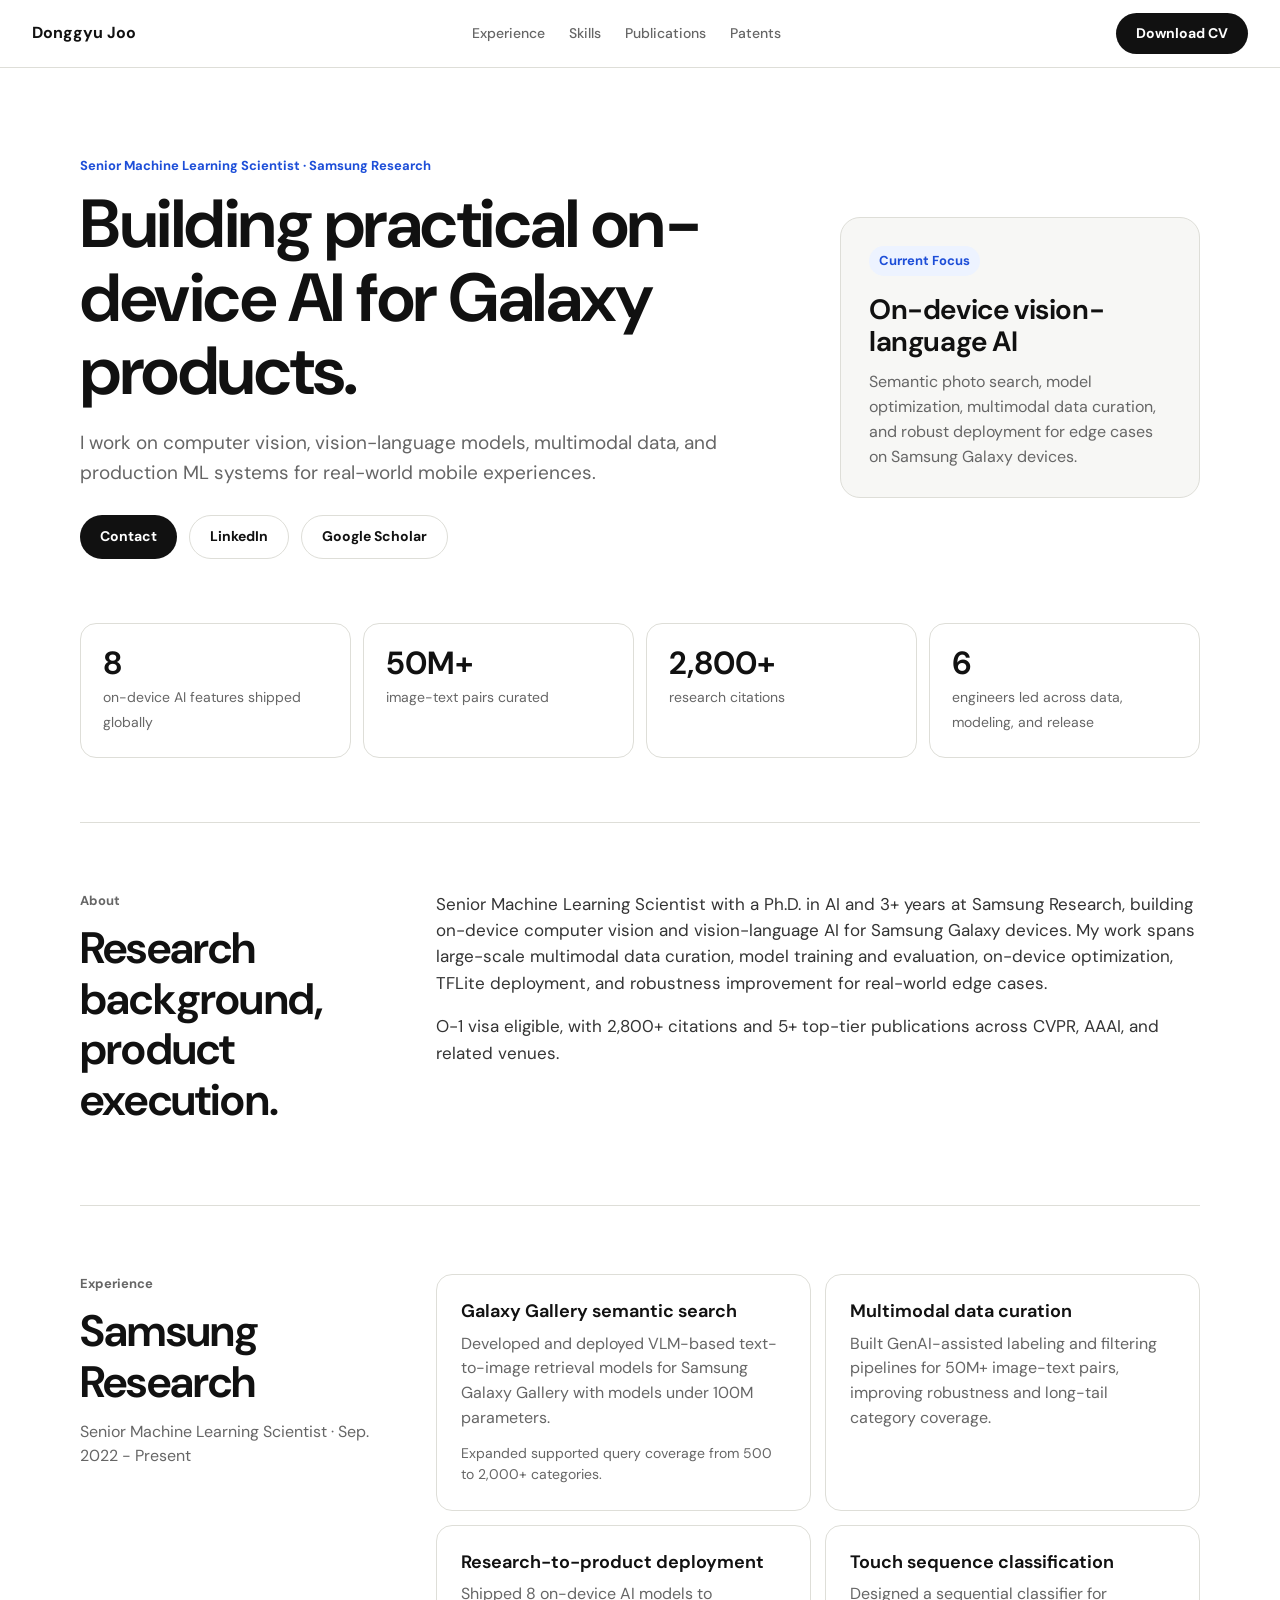
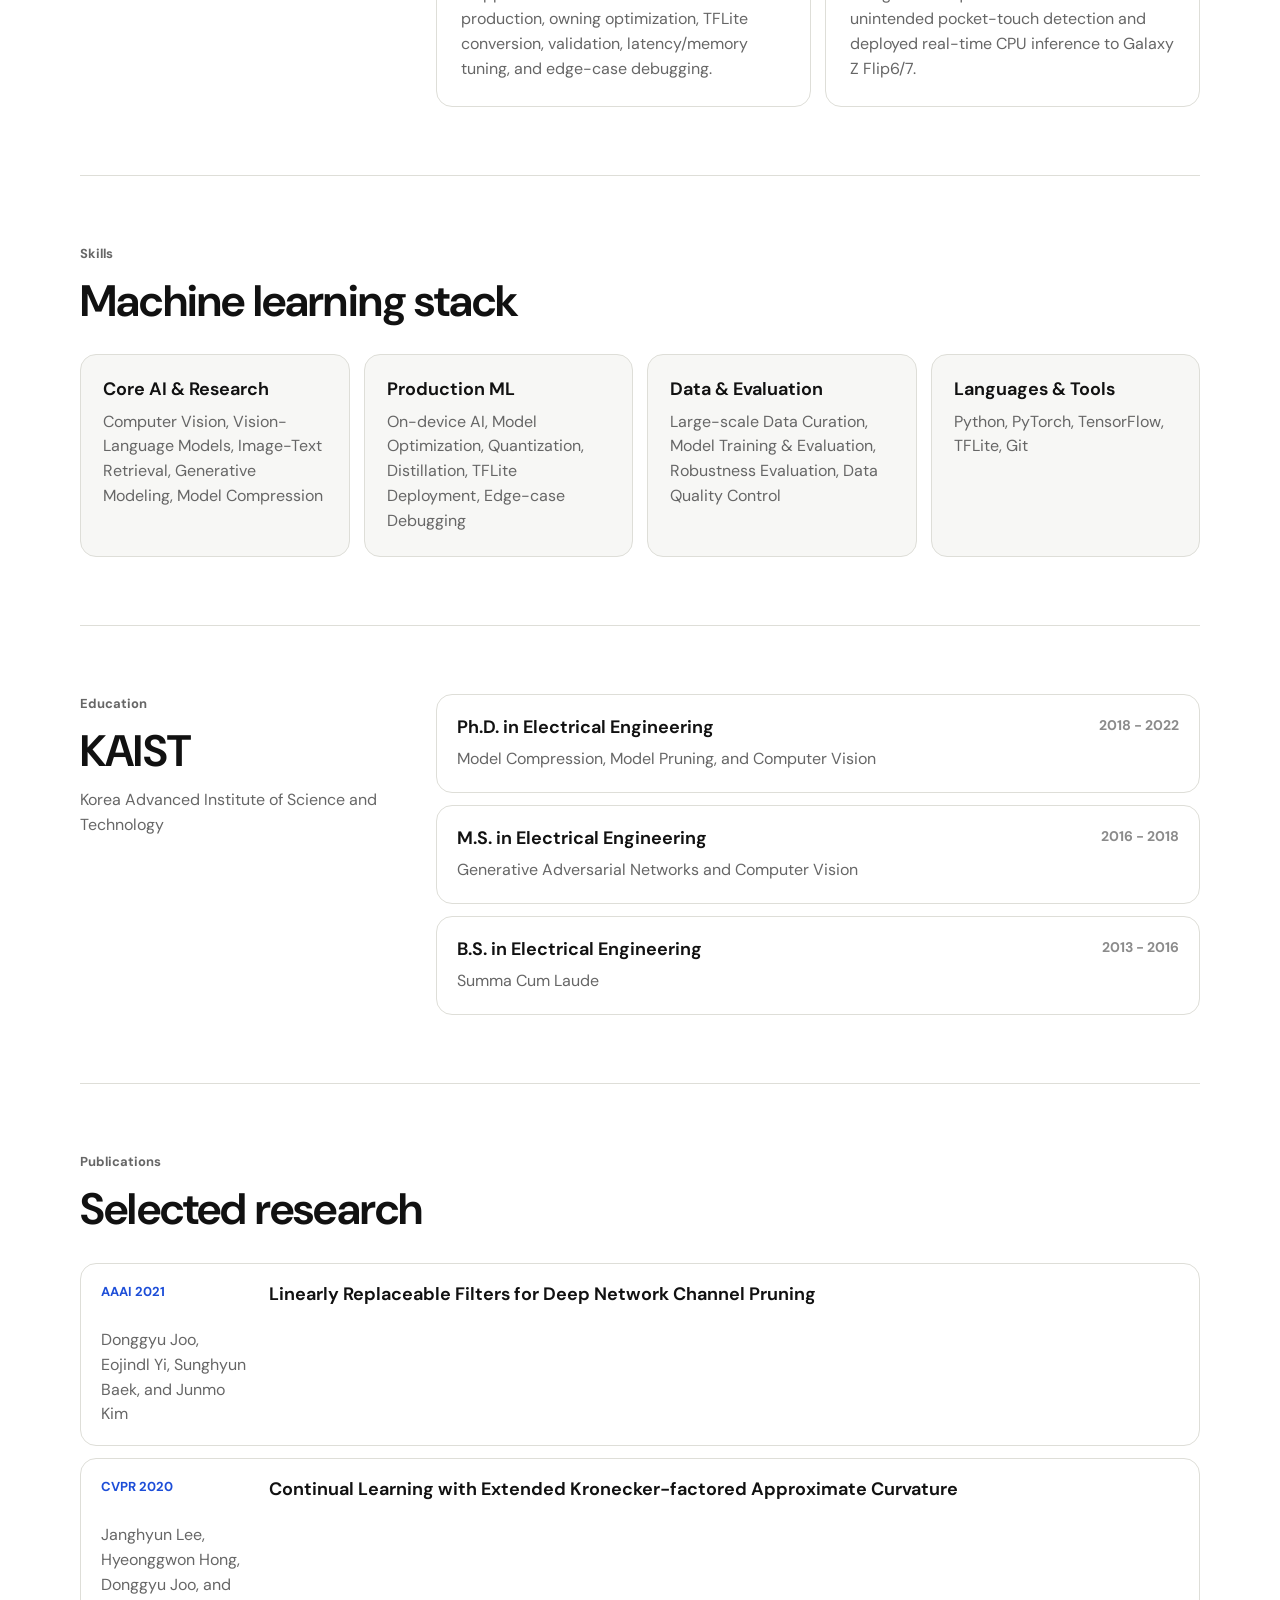
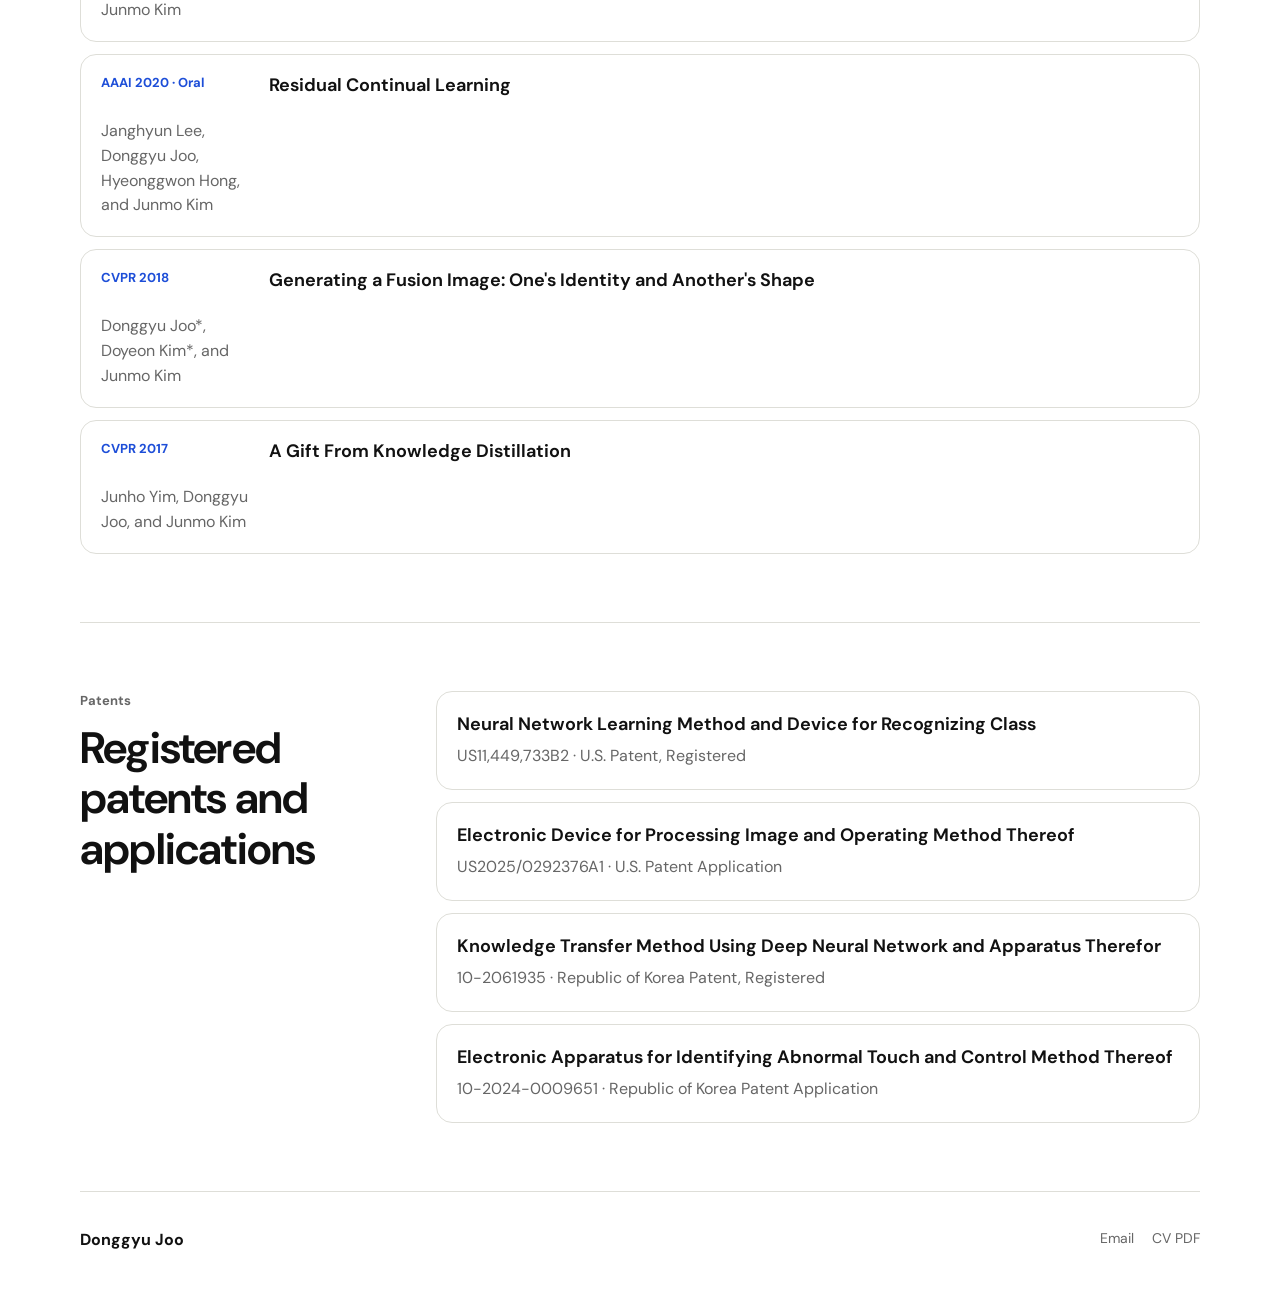
==== commit 851cc33c: "Refine personal resume homepage" ====
--- a/index.html
+++ b/index.html
@@ -3,248 +3,277 @@
   <head>
     <meta charset="utf-8" />
     <meta name="viewport" content="width=device-width, initial-scale=1" />
-    <title>Donggyu Joo | Curriculum Vitae</title>
+    <title>Donggyu Joo | Machine Learning Scientist</title>
     <meta
       name="description"
-      content="Curriculum vitae of Donggyu Joo, Senior Machine Learning Scientist at Samsung Research."
+      content="Personal resume website for Donggyu Joo, Senior Machine Learning Scientist at Samsung Research."
+    />
+    <link rel="preconnect" href="https://fonts.googleapis.com" />
+    <link rel="preconnect" href="https://fonts.gstatic.com" crossorigin />
+    <link
+      href="https://fonts.googleapis.com/css2?family=DM+Sans:opsz,wght@9..40,400;9..40,500;9..40,600;9..40,700&display=swap"
+      rel="stylesheet"
     />
     <link rel="stylesheet" href="styles.css" />
   </head>
   <body>
-    <main class="cv">
-      <header class="cv-header">
-        <h1>Donggyu Joo</h1>
-        <p class="role">Senior Machine Learning Scientist @ Samsung Research</p>
-        <p class="contact">
-          <a href="mailto:jdg10126@gmail.com">jdg10126@gmail.com</a>
-          <span>|</span>
-          <a href="https://www.linkedin.com/in/donggyu-joo-a0a8ba22b/" target="_blank" rel="noopener">LinkedIn</a>
-          <span>|</span>
-          <a href="https://scholar.google.com/scholar?q=Donggyu+Joo" target="_blank" rel="noopener">Google Scholar</a>
-          <span>|</span>
-          <a href="CV_DonggyuJoo.pdf" target="_blank" rel="noopener">PDF</a>
-        </p>
-        <p class="headline">
-          O-1 Visa Eligible (No H-1B Lottery Required): 2,800+ Citations &amp; 5+ Top-tier Publications
-        </p>
-      </header>
-
-      <section>
-        <h2>Summary</h2>
-        <p>
-          Senior Machine Learning Scientist with a Ph.D. in AI and 3+ years at Samsung Research,
-          building on-device computer vision and vision-language AI for Samsung Galaxy devices.
-          Shipped 8 on-device AI features globally, including VLM-based semantic photo search for
-          Galaxy Gallery with models under 100M parameters. Expertise spans large-scale multimodal
-          data curation (50M+ image-text pairs), model training and evaluation, on-device
-          optimization, and robustness improvement for real-world edge cases. Team Lead for 6
-          engineers, driving cross-functional execution across research, product, and engineering.
-        </p>
-      </section>
-
-      <section>
-        <h2>Skills</h2>
-        <dl class="skills">
-          <div>
-            <dt>Core AI &amp; Research</dt>
-            <dd>Computer Vision, Vision-Language Models, Image-Text Retrieval, Generative Modeling, Model Compression</dd>
+    <header class="topbar">
+      <a class="brand" href="#top">Donggyu Joo</a>
+      <nav aria-label="Primary navigation">
+        <a href="#experience">Experience</a>
+        <a href="#skills">Skills</a>
+        <a href="#publications">Publications</a>
+        <a href="#patents">Patents</a>
+      </nav>
+      <a class="button button-dark" href="CV_DonggyuJoo.pdf" target="_blank" rel="noopener">Download CV</a>
+    </header>
+
+    <main id="top">
+      <section class="hero">
+        <div class="hero-text">
+          <p class="eyebrow">Senior Machine Learning Scientist · Samsung Research</p>
+          <h1>Building practical on-device AI for Galaxy products.</h1>
+          <p class="lead">
+            I work on computer vision, vision-language models, multimodal data, and production ML
+            systems for real-world mobile experiences.
+          </p>
+          <div class="actions">
+            <a class="button button-dark" href="mailto:jdg10126@gmail.com">Contact</a>
+            <a
+              class="button button-light"
+              href="https://www.linkedin.com/in/donggyu-joo-a0a8ba22b/"
+              target="_blank"
+              rel="noopener"
+              >LinkedIn</a
+            >
+            <a
+              class="button button-light"
+              href="https://scholar.google.com/scholar?q=Donggyu+Joo"
+              target="_blank"
+              rel="noopener"
+              >Google Scholar</a
+            >
           </div>
-          <div>
-            <dt>Production ML</dt>
-            <dd>On-device AI, Model Optimization, Quantization, Distillation, TFLite Deployment, Edge-case Debugging</dd>
-          </div>
-          <div>
-            <dt>Data &amp; Evaluation</dt>
-            <dd>Large-scale Data Curation, Model Training &amp; Evaluation, Robustness Evaluation, Data Quality Control</dd>
-          </div>
-          <div>
-            <dt>Languages &amp; Tools</dt>
-            <dd>Python, PyTorch, TensorFlow, TFLite, Git</dd>
-          </div>
-        </dl>
-      </section>
-
-      <section>
-        <h2>Experience</h2>
-        <div class="entry">
-          <div class="entry-head">
-            <div>
-              <h3>Samsung Research, Samsung Electronics</h3>
-              <p>Senior Machine Learning Scientist</p>
-            </div>
-            <div class="meta">
-              <p>Seoul, S. Korea</p>
-              <p>Sep. 2022 - Present</p>
-            </div>
-          </div>
-          <ul>
-            <li>
-              <strong>On-Device VLM &amp; Gallery Search:</strong> Developed and deployed VLM-based
-              text-to-image retrieval models for Samsung Galaxy Gallery, enabling semantic photo
-              search with models under 100M parameters. Expanded supported query coverage from 500
-              to 2,000+ categories, including documents, landmarks, and car brands.
-            </li>
-            <li>
-              <strong>Multimodal Data Curation:</strong> Built GenAI-assisted labeling and filtering
-              pipelines for 50M+ image-text pairs. Improved robustness by reducing noisy labels and
-              increasing coverage of long-tail real-world image categories.
-            </li>
-            <li>
-              <strong>Research-to-Product Deployment:</strong> Shipped 8 on-device AI models to
-              production for Galaxy devices. Owned model optimization, TFLite conversion, on-device
-              validation, latency/memory tuning, and edge-case debugging based on user feedback.
-            </li>
-            <li>
-              <strong>Touch Sequence Classification:</strong> Designed and optimized an on-device
-              sequential classification model to detect unintended pocket touches. Achieved
-              sensor-level reliability under challenging edge cases and deployed real-time CPU
-              inference to Galaxy Z Flip6/7.
-            </li>
-            <li>
-              <strong>Technical Leadership:</strong> Led 6 engineers across data, modeling,
-              evaluation, and release. Collaborated with product and engineering stakeholders to
-              turn ambiguous user-facing problems into deployable AI features.
-            </li>
-          </ul>
-        </div>
-      </section>
-
-      <section>
-        <h2>Education</h2>
-        <div class="entry compact">
-          <div class="entry-head">
-            <div>
-              <h3>Korea Advanced Institute of Science and Technology (KAIST)</h3>
-              <p>Ph.D. in Electrical Engineering</p>
-              <p>Research Focus: Model Compression, Model Pruning, and Computer Vision</p>
-            </div>
-            <div class="meta">
-              <p>Daejeon, S. Korea</p>
-              <p>Mar. 2018 - Aug. 2022</p>
-            </div>
-          </div>
-        </div>
-        <div class="entry compact">
-          <div class="entry-head">
-            <div>
-              <h3>Korea Advanced Institute of Science and Technology (KAIST)</h3>
-              <p>M.S. in Electrical Engineering</p>
-              <p>Research Focus: Generative Adversarial Networks (GANs) and Computer Vision</p>
-            </div>
-            <div class="meta">
-              <p>Daejeon, S. Korea</p>
-              <p>Sep. 2016 - Feb. 2018</p>
-            </div>
-          </div>
-        </div>
-        <div class="entry compact">
-          <div class="entry-head">
-            <div>
-              <h3>Korea Advanced Institute of Science and Technology (KAIST)</h3>
-              <p>B.S. in Electrical Engineering (Summa Cum Laude)</p>
-            </div>
-            <div class="meta">
-              <p>Daejeon, S. Korea</p>
-              <p>Feb. 2013 - Aug. 2016</p>
-            </div>
-          </div>
-        </div>
-      </section>
-
-      <section>
-        <h2>Publications <span>[Citations: 2,800+ | h-index: 8]</span></h2>
-        <h3 class="subhead">Selected Publications</h3>
-        <ul class="publication-list">
-          <li>
-            Donggyu Joo, Eojindl Yi, Sunghyun Baek, and Junmo Kim, "Linearly Replaceable Filters
-            for Deep Network Channel Pruning", <em>AAAI</em>, 2021
-          </li>
-          <li>
-            Janghyun Lee, Hyeonggwon Hong, Donggyu Joo, and Junmo Kim, "Continual Learning with
-            Extended Kronecker-factored Approximate Curvature", <em>CVPR</em>, 2020
-          </li>
-          <li>
-            Janghyun Lee, Donggyu Joo, Hyeonggwon Hong, and Junmo Kim, "Residual Continual
-            Learning", <em>AAAI</em>, Oral presentation, 2020
-          </li>
-          <li>
-            Donggyu Joo*, Doyeon Kim*, and Junmo Kim, "Generating a Fusion Image: One's Identity
-            and Another's Shape", <em>CVPR</em>, 2018
-          </li>
-          <li>
-            Junho Yim, Donggyu Joo, and Junmo Kim, "A Gift From Knowledge Distillation: Fast
-            Optimization, Network Minimization and Transfer Learning", <em>CVPR</em>, 2017
-          </li>
-        </ul>
-
-        <h3 class="subhead">Other Publications</h3>
-        <ul class="publication-list">
-          <li>Doyeon Kim, Dongyeun Lee, Donggyu Joo, Junmo Kim, "Training Cartoonization Network without Cartoon", <em>ICIP</em>, 2023</li>
-          <li>Donggyu Joo, Sunghun Baek, and Junmo Kim, "Which Metrics For Network Pruning: Final Accuracy? or Accuracy Drop?", <em>ICIP</em>, 2022</li>
-          <li>Doyeon Kim, Woonghyun Ga, Pyungwhan Ahn, Donggyu Joo, Sehwan Chun, Junmo Kim, "Global-Local Path Networks for Monocular Depth Estimation with Vertical CutDepth", arXiv, 2022</li>
-          <li>Donggyu Joo, Doyeon Kim, Eojindl Yi, and Junmo Kim, "Linear Combination Approximation of Feature for Channel Pruning", <em>CVPRW</em>, 2022</li>
-          <li>Donggyu Joo, Doyeon Kim, and Junmo Kim, "Slimming Resnet by Slimming Shortcut", <em>ICPR</em>, 2020</li>
-          <li>Doyeon Kim, Donggyu Joo, and Junmo Kim, "Delivering Meaningful Representation for Monocular Depth Estimation", <em>ICPR</em>, 2020</li>
-          <li>Doyeon Kim*, Donggyu Joo*, and Junmo Kim, "TiVGAN: Text to Image to Video Generation with Step-by-Step Evolutionary Generator", <em>IEEE Access</em>, 2020</li>
-          <li>Donggyu Joo, Junho Yim, and Junmo Kim, "Unconstrained Control of Feature Map Size Using Non-integer Strided Sampling", <em>BMVC</em>, 2018</li>
-          <li>Donggyu Joo, Youngdong Kim, and Junmo Kim, "Identity Preserving Residual-Spatial Transformer Network", <em>RiTA</em>, Oral presentation, 2017</li>
-        </ul>
-      </section>
-
-      <section>
-        <h2>Honors &amp; Awards</h2>
-        <ul class="dated-list">
-          <li><span>2020</span> Scholarship, Young-Han Kim Global Leader Scholarship ($5,000)</li>
-          <li><span>2019</span> Winner, AI Reporter, AI World Cup ($5,000)</li>
-          <li><span>2018</span> Winner, AI Reporter, AI World Cup ($5,000)</li>
-          <li><span>2018</span> Silver Prize, 24th Samsung Humantech Paper Awards, Signal Processing ($7,000)</li>
-          <li><span>2017</span> Silver Prize, 23rd Samsung Humantech Paper Awards, Computer Science ($7,000)</li>
-          <li><span>2016</span> Summa Cum Laude, School of Electrical Engineering, KAIST</li>
-          <li><span>2015</span> Dean's List, School of Electrical Engineering, KAIST</li>
-        </ul>
-      </section>
-
-      <section>
-        <h2>Patents</h2>
-        <div class="patents">
+        </div>
+
+        <aside class="profile-panel">
+          <p class="panel-label">Current Focus</p>
+          <h2>On-device vision-language AI</h2>
           <p>
-            <strong>Neural Network Learning Method and Device for Recognizing Class</strong><br />
-            Junmo Kim, Byungju Kim, Juchang Kim, Yeakang Lee, Minsuk Park, Juseung Yun,
-            Jaeyoung Lee, Donggyu Joo<br />
-            US11,449,733B2, U.S. Patent (Registered)
-          </p>
+            Semantic photo search, model optimization, multimodal data curation, and robust
+            deployment for edge cases on Samsung Galaxy devices.
+          </p>
+        </aside>
+      </section>
+
+      <section class="stats" aria-label="Career highlights">
+        <article>
+          <strong>8</strong>
+          <span>on-device AI features shipped globally</span>
+        </article>
+        <article>
+          <strong>50M+</strong>
+          <span>image-text pairs curated</span>
+        </article>
+        <article>
+          <strong>2,800+</strong>
+          <span>research citations</span>
+        </article>
+        <article>
+          <strong>6</strong>
+          <span>engineers led across data, modeling, and release</span>
+        </article>
+      </section>
+
+      <section class="section two-column" id="about">
+        <div class="section-title">
+          <p class="eyebrow">About</p>
+          <h2>Research background, product execution.</h2>
+        </div>
+        <div class="body-copy">
           <p>
-            <strong>Electronic Device for Processing Image and Operating Method Thereof</strong><br />
-            Donggyu Joo, Dongchan Kim, Jinyoung Hwang<br />
-            US2025/0292376A1, U.S. Patent Application
+            Senior Machine Learning Scientist with a Ph.D. in AI and 3+ years at Samsung Research,
+            building on-device computer vision and vision-language AI for Samsung Galaxy devices.
+            My work spans large-scale multimodal data curation, model training and evaluation,
+            on-device optimization, TFLite deployment, and robustness improvement for real-world
+            edge cases.
           </p>
           <p>
-            <strong>Electronic Device and Operating Method for the Same</strong><br />
-            Sangwon Lee, Sangmin Yoo, Donggyu Joo, Jiman Kim, Jinyoung Hwang<br />
-            10-2024-0114486, Republic of Korea Patent Application
-          </p>
-          <p>
-            <strong>Knowledge Transfer Method Using Deep Neural Network and Apparatus Therefor</strong><br />
-            Junmo Kim, Junho Yim, Donggyu Joo<br />
-            10-2061935, Republic of Korea Patent (Registered)
-          </p>
-          <p>
-            <strong>Incremental Training Based Knowledge Transfer Method for Training Large Deep Neural Networks and Apparatus Therefor</strong><br />
-            Junmo Kim, Junho Yim, Donggyu Joo, Jihoon Bae, Naesoo Kim, Chulsik Pyo<br />
-            10-2063377, Republic of Korea Patent (Registered)
-          </p>
-          <p>
-            <strong>Knowledge Sharing Based Knowledge Transfer Method for Improving Quality of Knowledge and Apparatus Therefor</strong><br />
-            Junmo Kim, Junho Yim, Donggyu Joo, Jihoon Bae, Naesoo Kim, Chulsik Pyo<br />
-            10-2063376, Republic of Korea Patent (Registered)
-          </p>
-          <p>
-            <strong>Electronic Apparatus for Identifying Abnormal Touch and Control Method Thereof</strong><br />
-            Donggyu Joo, Jinyoung Hwang<br />
-            10-2024-0009651, Republic of Korea Patent Application
-          </p>
+            O-1 visa eligible, with 2,800+ citations and 5+ top-tier publications across CVPR,
+            AAAI, and related venues.
+          </p>
+        </div>
+      </section>
+
+      <section class="section two-column" id="experience">
+        <div class="section-title">
+          <p class="eyebrow">Experience</p>
+          <h2>Samsung Research</h2>
+          <p>Senior Machine Learning Scientist · Sep. 2022 - Present</p>
+        </div>
+        <div class="cards">
+          <article class="card">
+            <h3>Galaxy Gallery semantic search</h3>
+            <p>
+              Developed and deployed VLM-based text-to-image retrieval models for Samsung Galaxy
+              Gallery with models under 100M parameters.
+            </p>
+            <p class="fine">Expanded supported query coverage from 500 to 2,000+ categories.</p>
+          </article>
+          <article class="card">
+            <h3>Multimodal data curation</h3>
+            <p>
+              Built GenAI-assisted labeling and filtering pipelines for 50M+ image-text pairs,
+              improving robustness and long-tail category coverage.
+            </p>
+          </article>
+          <article class="card">
+            <h3>Research-to-product deployment</h3>
+            <p>
+              Shipped 8 on-device AI models to production, owning optimization, TFLite conversion,
+              validation, latency/memory tuning, and edge-case debugging.
+            </p>
+          </article>
+          <article class="card">
+            <h3>Touch sequence classification</h3>
+            <p>
+              Designed a sequential classifier for unintended pocket-touch detection and deployed
+              real-time CPU inference to Galaxy Z Flip6/7.
+            </p>
+          </article>
+        </div>
+      </section>
+
+      <section class="section" id="skills">
+        <div class="section-title wide">
+          <p class="eyebrow">Skills</p>
+          <h2>Machine learning stack</h2>
+        </div>
+        <div class="skill-grid">
+          <article>
+            <h3>Core AI & Research</h3>
+            <p>Computer Vision, Vision-Language Models, Image-Text Retrieval, Generative Modeling, Model Compression</p>
+          </article>
+          <article>
+            <h3>Production ML</h3>
+            <p>On-device AI, Model Optimization, Quantization, Distillation, TFLite Deployment, Edge-case Debugging</p>
+          </article>
+          <article>
+            <h3>Data & Evaluation</h3>
+            <p>Large-scale Data Curation, Model Training & Evaluation, Robustness Evaluation, Data Quality Control</p>
+          </article>
+          <article>
+            <h3>Languages & Tools</h3>
+            <p>Python, PyTorch, TensorFlow, TFLite, Git</p>
+          </article>
+        </div>
+      </section>
+
+      <section class="section two-column" id="education">
+        <div class="section-title">
+          <p class="eyebrow">Education</p>
+          <h2>KAIST</h2>
+          <p>Korea Advanced Institute of Science and Technology</p>
+        </div>
+        <div class="list">
+          <article class="list-item">
+            <div>
+              <h3>Ph.D. in Electrical Engineering</h3>
+              <p>Model Compression, Model Pruning, and Computer Vision</p>
+            </div>
+            <span>2018 - 2022</span>
+          </article>
+          <article class="list-item">
+            <div>
+              <h3>M.S. in Electrical Engineering</h3>
+              <p>Generative Adversarial Networks and Computer Vision</p>
+            </div>
+            <span>2016 - 2018</span>
+          </article>
+          <article class="list-item">
+            <div>
+              <h3>B.S. in Electrical Engineering</h3>
+              <p>Summa Cum Laude</p>
+            </div>
+            <span>2013 - 2016</span>
+          </article>
+        </div>
+      </section>
+
+      <section class="section" id="publications">
+        <div class="section-title wide">
+          <p class="eyebrow">Publications</p>
+          <h2>Selected research</h2>
+        </div>
+        <div class="publication-list">
+          <article>
+            <span>AAAI 2021</span>
+            <h3>Linearly Replaceable Filters for Deep Network Channel Pruning</h3>
+            <p>Donggyu Joo, Eojindl Yi, Sunghyun Baek, and Junmo Kim</p>
+          </article>
+          <article>
+            <span>CVPR 2020</span>
+            <h3>Continual Learning with Extended Kronecker-factored Approximate Curvature</h3>
+            <p>Janghyun Lee, Hyeonggwon Hong, Donggyu Joo, and Junmo Kim</p>
+          </article>
+          <article>
+            <span>AAAI 2020 · Oral</span>
+            <h3>Residual Continual Learning</h3>
+            <p>Janghyun Lee, Donggyu Joo, Hyeonggwon Hong, and Junmo Kim</p>
+          </article>
+          <article>
+            <span>CVPR 2018</span>
+            <h3>Generating a Fusion Image: One's Identity and Another's Shape</h3>
+            <p>Donggyu Joo*, Doyeon Kim*, and Junmo Kim</p>
+          </article>
+          <article>
+            <span>CVPR 2017</span>
+            <h3>A Gift From Knowledge Distillation</h3>
+            <p>Junho Yim, Donggyu Joo, and Junmo Kim</p>
+          </article>
+        </div>
+      </section>
+
+      <section class="section two-column" id="patents">
+        <div class="section-title">
+          <p class="eyebrow">Patents</p>
+          <h2>Registered patents and applications</h2>
+        </div>
+        <div class="list">
+          <article class="list-item">
+            <div>
+              <h3>Neural Network Learning Method and Device for Recognizing Class</h3>
+              <p>US11,449,733B2 · U.S. Patent, Registered</p>
+            </div>
+          </article>
+          <article class="list-item">
+            <div>
+              <h3>Electronic Device for Processing Image and Operating Method Thereof</h3>
+              <p>US2025/0292376A1 · U.S. Patent Application</p>
+            </div>
+          </article>
+          <article class="list-item">
+            <div>
+              <h3>Knowledge Transfer Method Using Deep Neural Network and Apparatus Therefor</h3>
+              <p>10-2061935 · Republic of Korea Patent, Registered</p>
+            </div>
+          </article>
+          <article class="list-item">
+            <div>
+              <h3>Electronic Apparatus for Identifying Abnormal Touch and Control Method Thereof</h3>
+              <p>10-2024-0009651 · Republic of Korea Patent Application</p>
+            </div>
+          </article>
         </div>
       </section>
     </main>
+
+    <footer class="footer">
+      <p>Donggyu Joo</p>
+      <div>
+        <a href="mailto:jdg10126@gmail.com">Email</a>
+        <a href="CV_DonggyuJoo.pdf" target="_blank" rel="noopener">CV PDF</a>
+      </div>
+    </footer>
   </body>
 </html>
--- a/styles.css
+++ b/styles.css
@@ -1,237 +1,409 @@
 :root {
-  --ink: #111;
-  --text: #222;
-  --muted: #555;
-  --rule: #cfcfcf;
-  --link: #0645ad;
-  --paper: #fff;
-  --page: #f4f4f4;
+  --ink: #111111;
+  --charcoal: #343434;
+  --slate: #666666;
+  --muted: #8b8b8b;
+  --canvas: #ffffff;
+  --surface: #f7f7f5;
+  --surface-strong: #eeeeeb;
+  --hairline: #deded8;
+  --accent: #1d4ed8;
+  --accent-soft: #edf3ff;
 }
 
 * {
   box-sizing: border-box;
 }
 
+html {
+  scroll-behavior: smooth;
+}
+
 body {
   margin: 0;
-  background: var(--page);
-  color: var(--text);
-  font-family: "Times New Roman", Times, serif;
-  font-size: 14px;
-  line-height: 1.34;
+  background: var(--canvas);
+  color: var(--charcoal);
+  font-family: "DM Sans", Inter, "Helvetica Neue", Helvetica, Arial, sans-serif;
+  font-size: 16px;
+  line-height: 1.55;
 }
 
 a {
-  color: var(--link);
+  color: inherit;
   text-decoration: none;
 }
 
-a:hover {
-  text-decoration: underline;
-}
-
-.cv {
-  width: min(8.5in, calc(100% - 24px));
-  margin: 24px auto;
-  padding: 0.58in 0.62in;
-  background: var(--paper);
-  box-shadow: 0 2px 14px rgba(0, 0, 0, 0.08);
-}
-
-.cv-header {
-  text-align: center;
+.topbar {
+  position: sticky;
+  top: 0;
+  z-index: 10;
+  display: grid;
+  grid-template-columns: auto 1fr auto;
+  align-items: center;
+  gap: 24px;
+  min-height: 68px;
+  padding: 0 32px;
+  background: rgba(255, 255, 255, 0.92);
+  border-bottom: 1px solid var(--hairline);
+  backdrop-filter: blur(14px);
+}
+
+.brand {
+  color: var(--ink);
+  font-weight: 700;
+}
+
+nav {
+  display: flex;
+  justify-content: center;
+  gap: 24px;
+  color: var(--slate);
+  font-size: 14px;
+  font-weight: 500;
+}
+
+.button {
+  display: inline-flex;
+  align-items: center;
+  justify-content: center;
+  min-height: 40px;
+  padding: 10px 20px;
+  border-radius: 999px;
+  font-size: 14px;
+  font-weight: 700;
+}
+
+.button-dark {
+  background: var(--ink);
+  color: var(--canvas);
+}
+
+.button-light {
+  border: 1px solid var(--hairline);
+  background: var(--canvas);
+  color: var(--ink);
+}
+
+main {
+  width: min(1120px, calc(100% - 48px));
+  margin: 0 auto;
+}
+
+.hero {
+  display: grid;
+  grid-template-columns: minmax(0, 1fr) 360px;
+  gap: 48px;
+  align-items: center;
+  padding: 88px 0 64px;
+}
+
+.eyebrow {
+  margin: 0 0 12px;
+  color: var(--accent);
+  font-size: 13px;
+  font-weight: 700;
+  letter-spacing: 0;
+}
+
+h1,
+h2,
+h3,
+p {
+  margin-top: 0;
+}
+
+h1 {
+  max-width: 760px;
+  margin-bottom: 20px;
+  color: var(--ink);
+  font-size: clamp(42px, 6vw, 68px);
+  font-weight: 650;
+  letter-spacing: -1.5px;
+  line-height: 1.08;
+}
+
+h2 {
+  margin-bottom: 12px;
+  color: var(--ink);
+  font-size: clamp(28px, 3.6vw, 44px);
+  font-weight: 650;
+  letter-spacing: -0.8px;
+  line-height: 1.15;
+}
+
+h3 {
+  margin-bottom: 8px;
+  color: var(--ink);
+  font-size: 18px;
+  font-weight: 650;
+  line-height: 1.35;
+}
+
+.lead {
+  max-width: 680px;
+  margin-bottom: 0;
+  color: var(--slate);
+  font-size: 19px;
+}
+
+.actions {
+  display: flex;
+  flex-wrap: wrap;
+  gap: 12px;
+  margin-top: 28px;
+}
+
+.profile-panel {
+  padding: 28px;
+  border: 1px solid var(--hairline);
+  border-radius: 20px;
+  background: var(--surface);
+}
+
+.profile-panel h2 {
+  font-size: 28px;
+  letter-spacing: -0.4px;
+}
+
+.profile-panel p:last-child {
+  margin-bottom: 0;
+  color: var(--slate);
+}
+
+.panel-label {
+  width: fit-content;
   margin-bottom: 18px;
-}
-
-h1 {
+  padding: 5px 10px;
+  border-radius: 999px;
+  background: var(--accent-soft);
+  color: var(--accent);
+  font-size: 13px;
+  font-weight: 700;
+}
+
+.stats {
+  display: grid;
+  grid-template-columns: repeat(4, minmax(0, 1fr));
+  gap: 12px;
+  padding: 0 0 64px;
+}
+
+.stats article {
+  padding: 22px;
+  border: 1px solid var(--hairline);
+  border-radius: 16px;
+  background: var(--canvas);
+}
+
+.stats strong {
+  display: block;
+  margin-bottom: 4px;
+  color: var(--ink);
+  font-size: 32px;
+  font-weight: 650;
+  line-height: 1.1;
+}
+
+.stats span {
+  color: var(--slate);
+  font-size: 14px;
+}
+
+.section {
+  padding: 68px 0;
+  border-top: 1px solid var(--hairline);
+}
+
+.two-column {
+  display: grid;
+  grid-template-columns: 300px minmax(0, 1fr);
+  gap: 56px;
+}
+
+.section-title {
+  align-self: start;
+}
+
+.section-title p {
+  color: var(--slate);
+}
+
+.section-title.wide {
+  max-width: 720px;
+  margin-bottom: 28px;
+}
+
+.body-copy {
+  max-width: 760px;
+  color: var(--charcoal);
+  font-size: 17px;
+}
+
+.body-copy p:last-child {
+  margin-bottom: 0;
+}
+
+.cards {
+  display: grid;
+  grid-template-columns: repeat(2, minmax(0, 1fr));
+  gap: 14px;
+}
+
+.card,
+.skill-grid article,
+.list-item,
+.publication-list article {
+  border: 1px solid var(--hairline);
+  border-radius: 16px;
+  background: var(--canvas);
+}
+
+.card {
+  padding: 24px;
+}
+
+.card p,
+.skill-grid p,
+.list-item p,
+.publication-list p {
+  margin-bottom: 0;
+  color: var(--slate);
+}
+
+.fine {
+  margin-top: 12px;
+  font-size: 14px;
+}
+
+.skill-grid {
+  display: grid;
+  grid-template-columns: repeat(4, minmax(0, 1fr));
+  gap: 14px;
+}
+
+.skill-grid article {
+  padding: 22px;
+  background: var(--surface);
+}
+
+.list {
+  display: grid;
+  gap: 12px;
+}
+
+.list-item {
+  display: flex;
+  justify-content: space-between;
+  gap: 18px;
+  padding: 20px;
+}
+
+.list-item span {
+  flex: 0 0 auto;
+  color: var(--muted);
+  font-size: 14px;
+  font-weight: 700;
+}
+
+.publication-list {
+  display: grid;
+  gap: 12px;
+}
+
+.publication-list article {
+  display: grid;
+  grid-template-columns: 150px minmax(0, 1fr);
+  gap: 18px;
+  padding: 18px 20px;
+}
+
+.publication-list span {
+  color: var(--accent);
+  font-size: 13px;
+  font-weight: 700;
+}
+
+.publication-list h3 {
+  margin-bottom: 4px;
+}
+
+.footer {
+  display: flex;
+  justify-content: space-between;
+  gap: 24px;
+  width: min(1120px, calc(100% - 48px));
+  margin: 0 auto;
+  padding: 36px 0 48px;
+  border-top: 1px solid var(--hairline);
+  color: var(--slate);
+}
+
+.footer p {
   margin: 0;
   color: var(--ink);
-  font-size: 30px;
-  font-variant: small-caps;
-  font-weight: 700;
-  letter-spacing: 0.5px;
-  line-height: 1.05;
-}
-
-.role {
-  margin: 5px 0 4px;
-  font-size: 13px;
-  font-weight: 700;
-  text-transform: uppercase;
-}
-
-.contact,
-.headline {
-  margin: 3px 0;
-  font-size: 12.5px;
-}
-
-.contact span {
-  color: var(--muted);
-  margin: 0 6px;
-}
-
-.headline {
-  font-weight: 700;
-}
-
-section {
-  margin-top: 14px;
-}
-
-h2 {
-  margin: 0 0 7px;
-  padding-bottom: 2px;
-  border-bottom: 1px solid var(--ink);
-  color: var(--ink);
-  font-size: 15px;
-  font-weight: 700;
-  letter-spacing: 0.2px;
-  line-height: 1.15;
-  text-transform: uppercase;
-}
-
-h2 span {
-  color: var(--muted);
-  font-size: 12px;
-  font-weight: 400;
-  text-transform: none;
-}
-
-h3 {
-  margin: 0;
-  color: var(--ink);
-  font-size: 14px;
-  font-weight: 700;
-}
-
-p {
-  margin: 0 0 6px;
-}
-
-ul {
-  margin: 4px 0 0 18px;
-  padding: 0;
-}
-
-li {
-  margin-bottom: 4px;
-}
-
-.skills {
-  display: grid;
-  gap: 2px;
-  margin: 0;
-}
-
-.skills div {
-  display: grid;
-  grid-template-columns: 150px 1fr;
-  gap: 10px;
-}
-
-dt {
-  color: var(--ink);
-  font-weight: 700;
-}
-
-dd {
-  margin: 0;
-}
-
-.entry {
-  margin-bottom: 8px;
-}
-
-.entry.compact {
-  margin-bottom: 6px;
-}
-
-.entry-head {
-  display: grid;
-  grid-template-columns: minmax(0, 1fr) 150px;
-  gap: 16px;
-  align-items: start;
-}
-
-.entry-head p {
-  margin-bottom: 1px;
-}
-
-.meta {
-  color: var(--muted);
-  text-align: right;
-}
-
-.subhead {
-  margin: 8px 0 2px;
-  font-size: 13.5px;
-}
-
-.publication-list {
-  margin-left: 16px;
-}
-
-.dated-list {
-  margin-left: 0;
-  list-style: none;
-}
-
-.dated-list li {
-  display: grid;
-  grid-template-columns: 42px 1fr;
-  gap: 8px;
-}
-
-.dated-list span {
-  font-weight: 700;
-}
-
-.patents p {
-  margin-bottom: 8px;
-}
-
-@media print {
-  body {
-    background: #fff;
-  }
-
-  .cv {
-    width: auto;
-    margin: 0;
-    padding: 0;
-    box-shadow: none;
-  }
-}
-
-@media (max-width: 720px) {
-  body {
-    font-size: 13.5px;
-  }
-
-  .cv {
-    width: 100%;
-    margin: 0;
-    padding: 24px 18px;
-    box-shadow: none;
-  }
-
-  .contact span {
+  font-weight: 700;
+}
+
+.footer div {
+  display: flex;
+  gap: 18px;
+  font-size: 14px;
+}
+
+@media (max-width: 900px) {
+  .topbar {
+    grid-template-columns: 1fr auto;
+  }
+
+  .topbar nav {
     display: none;
   }
 
-  .contact a {
-    display: block;
-  }
-
-  .skills div,
-  .entry-head,
-  .dated-list li {
+  .hero,
+  .two-column {
     grid-template-columns: 1fr;
-    gap: 1px;
-  }
-
-  .meta {
-    text-align: left;
-  }
-}
+    gap: 32px;
+  }
+
+  .stats,
+  .skill-grid,
+  .cards {
+    grid-template-columns: repeat(2, minmax(0, 1fr));
+  }
+}
+
+@media (max-width: 640px) {
+  .topbar {
+    padding: 0 18px;
+  }
+
+  main,
+  .footer {
+    width: min(100% - 32px, 1120px);
+  }
+
+  .hero {
+    padding: 56px 0 44px;
+  }
+
+  h1 {
+    font-size: 38px;
+    letter-spacing: -1px;
+  }
+
+  .stats,
+  .skill-grid,
+  .cards,
+  .publication-list article {
+    grid-template-columns: 1fr;
+  }
+
+  .list-item,
+  .footer {
+    flex-direction: column;
+  }
+
+  .button {
+    min-height: 44px;
+  }
+}
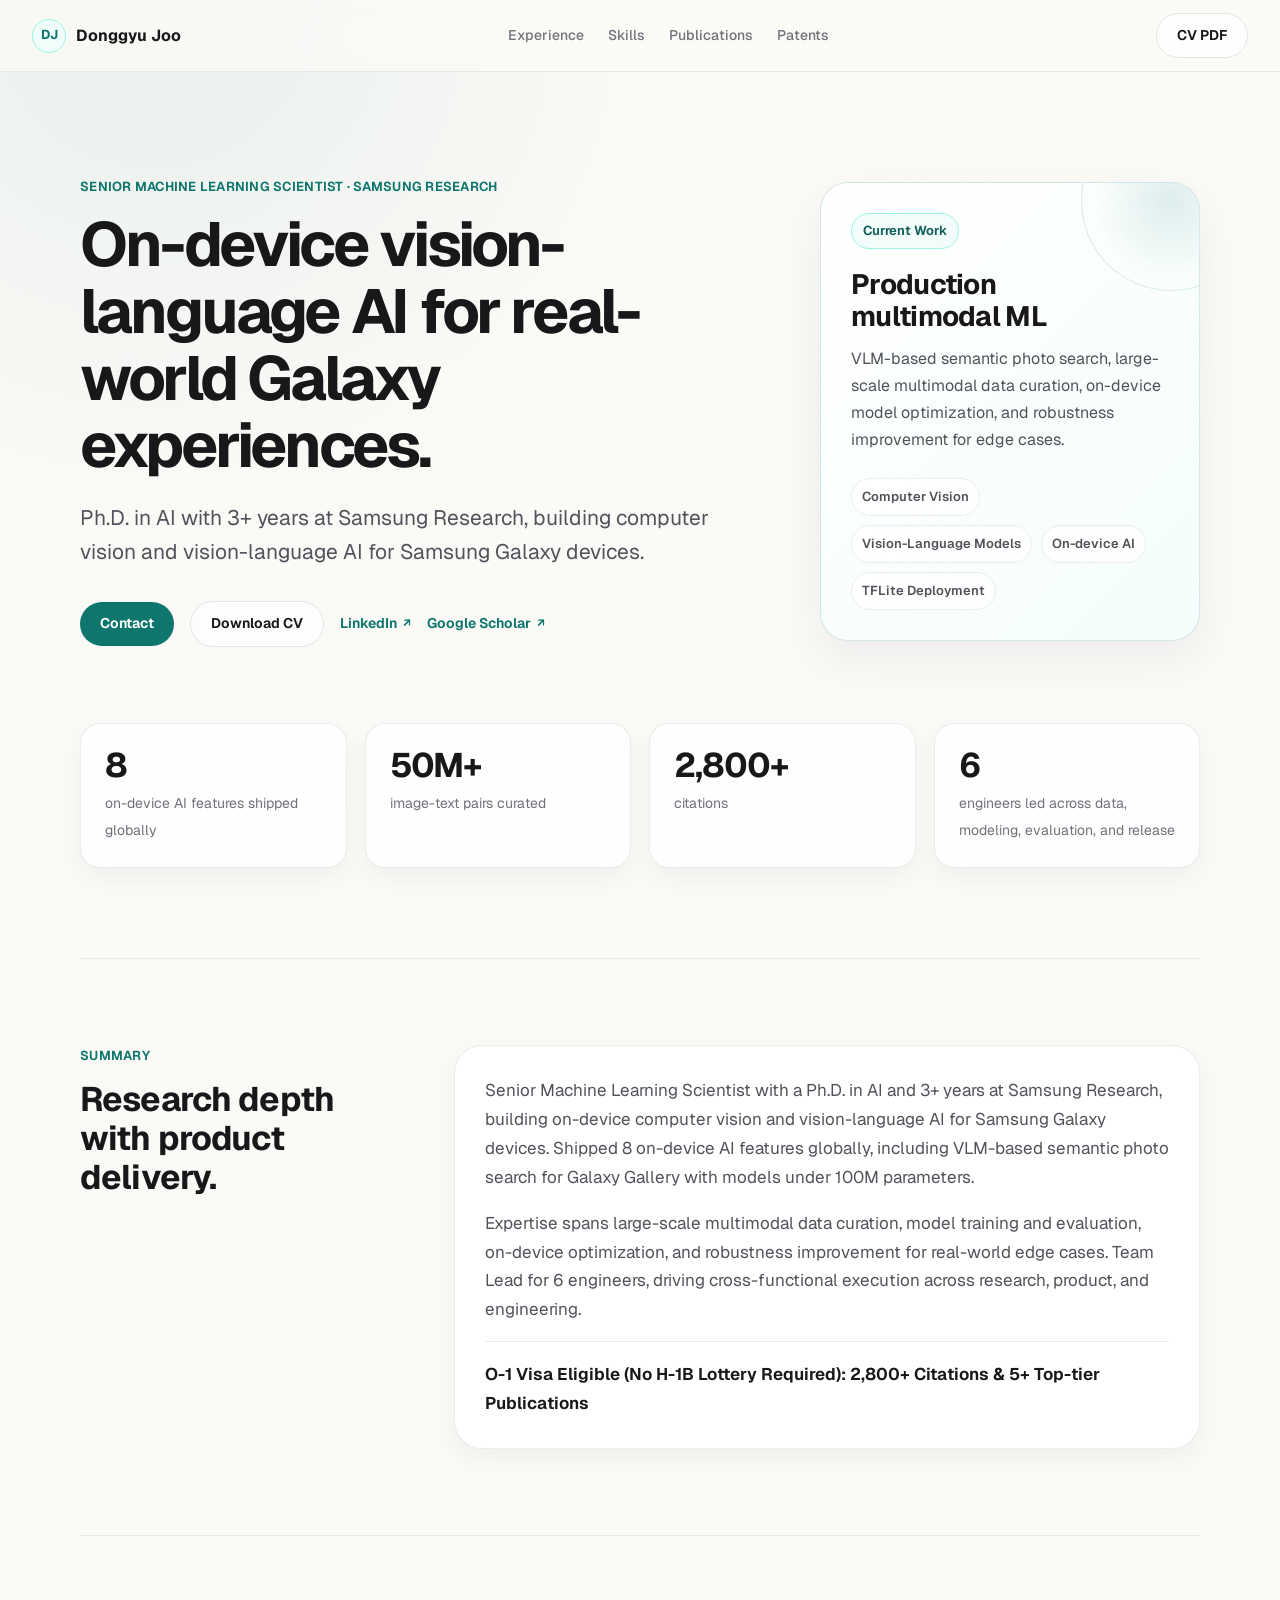
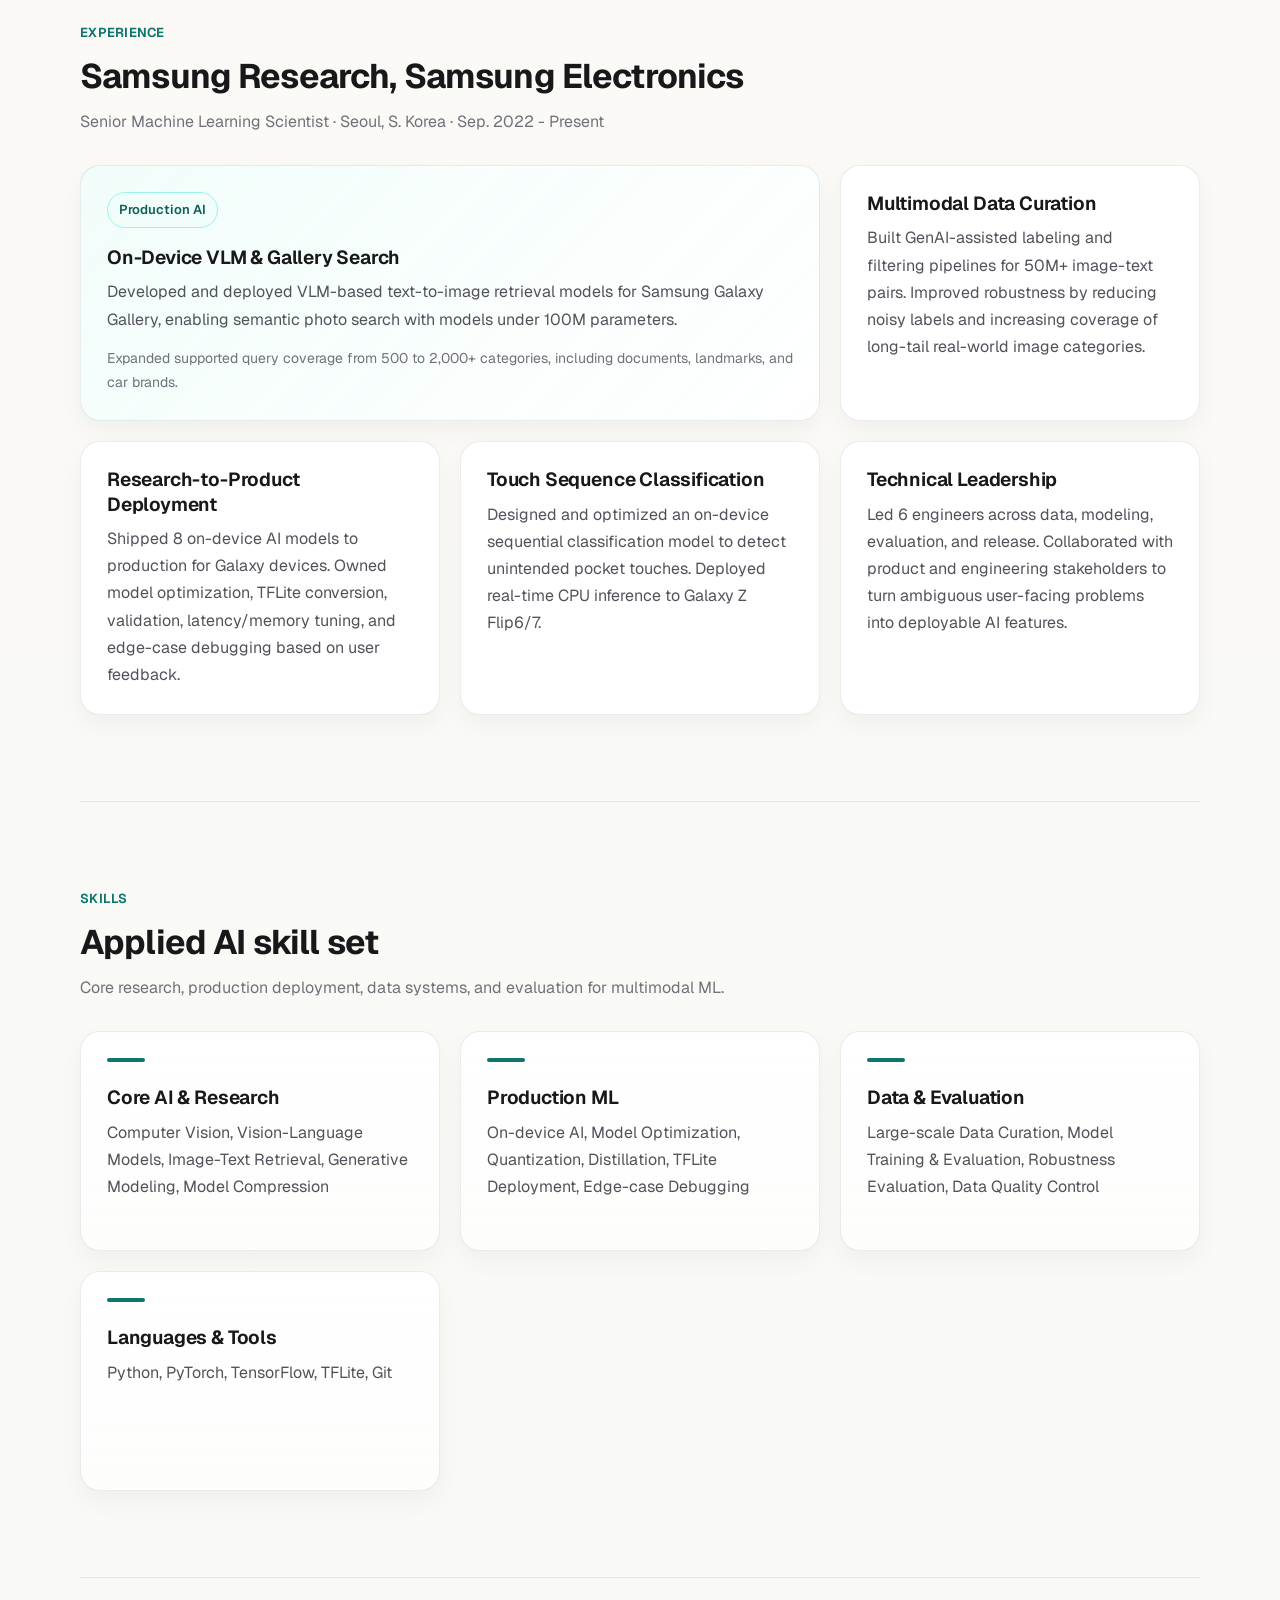
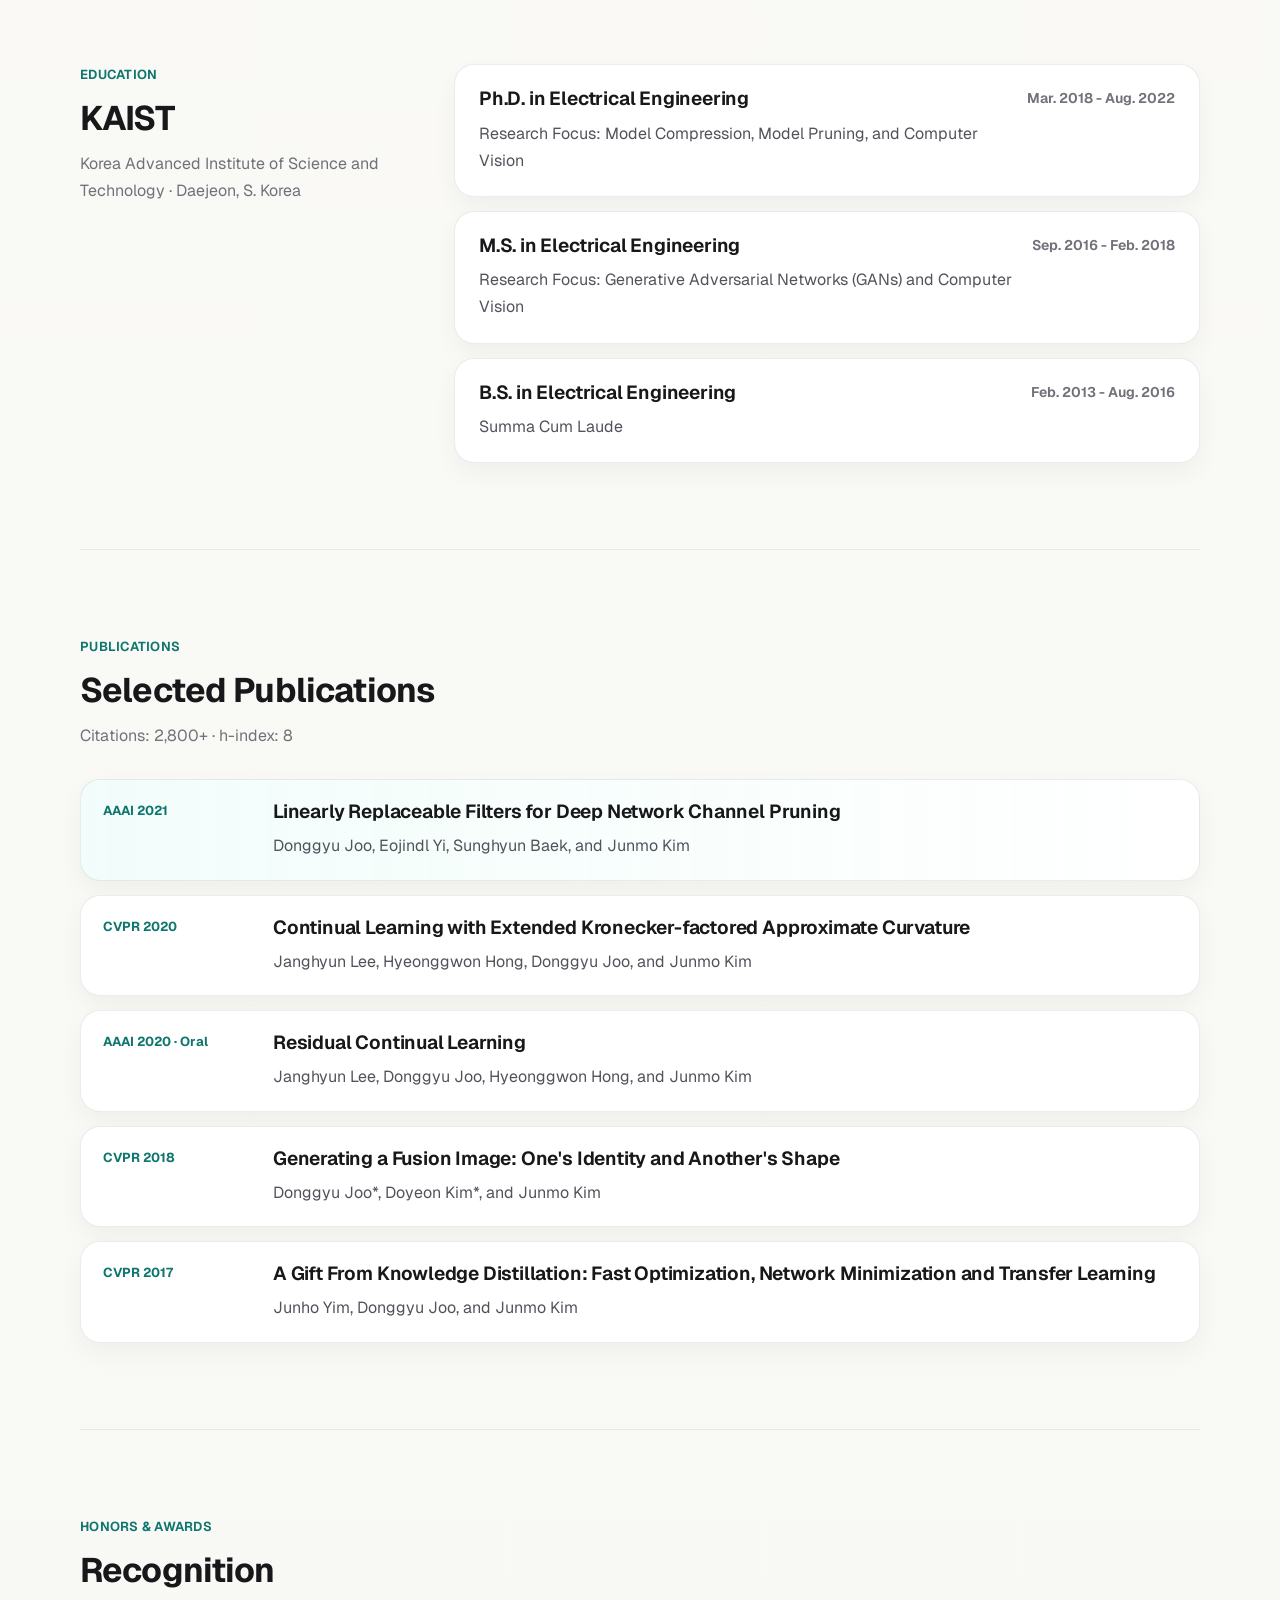
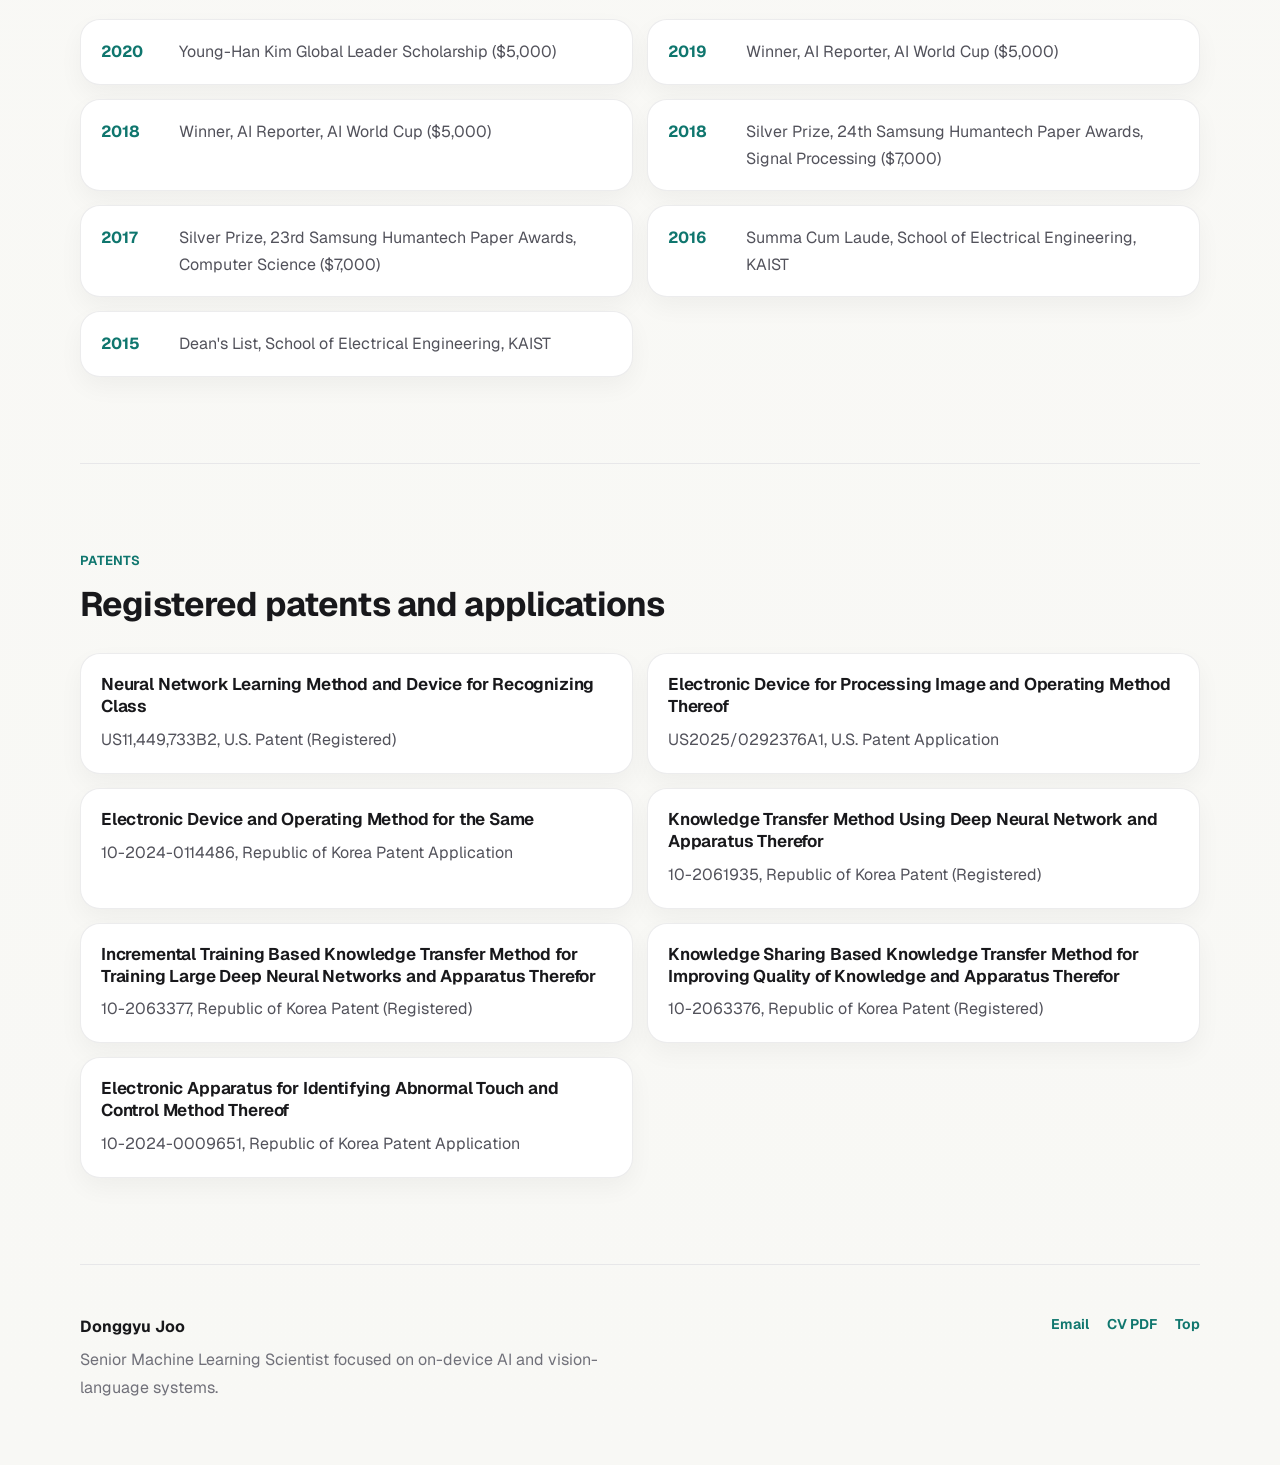
==== commit ecdaf6e1: "Apply polished research CV design" ====
--- a/index.html
+++ b/index.html
@@ -3,51 +3,55 @@
   <head>
     <meta charset="utf-8" />
     <meta name="viewport" content="width=device-width, initial-scale=1" />
-    <title>Donggyu Joo | Machine Learning Scientist</title>
+    <title>Donggyu Joo | Senior Machine Learning Scientist</title>
     <meta
       name="description"
-      content="Personal resume website for Donggyu Joo, Senior Machine Learning Scientist at Samsung Research."
+      content="Personal CV website for Donggyu Joo, Senior Machine Learning Scientist at Samsung Research."
     />
     <link rel="preconnect" href="https://fonts.googleapis.com" />
     <link rel="preconnect" href="https://fonts.gstatic.com" crossorigin />
     <link
-      href="https://fonts.googleapis.com/css2?family=DM+Sans:opsz,wght@9..40,400;9..40,500;9..40,600;9..40,700&display=swap"
+      href="https://fonts.googleapis.com/css2?family=Geist:wght@400;450;500;600;650;700&display=swap"
       rel="stylesheet"
     />
     <link rel="stylesheet" href="styles.css" />
   </head>
   <body>
-    <header class="topbar">
-      <a class="brand" href="#top">Donggyu Joo</a>
-      <nav aria-label="Primary navigation">
+    <header class="navbar">
+      <a class="nav-brand" href="#top" aria-label="Donggyu Joo home">
+        <span>DJ</span>
+        Donggyu Joo
+      </a>
+      <nav class="nav-links" aria-label="Primary navigation">
         <a href="#experience">Experience</a>
         <a href="#skills">Skills</a>
         <a href="#publications">Publications</a>
         <a href="#patents">Patents</a>
       </nav>
-      <a class="button button-dark" href="CV_DonggyuJoo.pdf" target="_blank" rel="noopener">Download CV</a>
+      <a class="button button-secondary nav-cv" href="CV_DonggyuJoo.pdf" target="_blank" rel="noopener">CV PDF</a>
     </header>
 
     <main id="top">
-      <section class="hero">
-        <div class="hero-text">
+      <section class="hero shell">
+        <div class="hero-copy">
           <p class="eyebrow">Senior Machine Learning Scientist · Samsung Research</p>
-          <h1>Building practical on-device AI for Galaxy products.</h1>
-          <p class="lead">
-            I work on computer vision, vision-language models, multimodal data, and production ML
-            systems for real-world mobile experiences.
-          </p>
-          <div class="actions">
-            <a class="button button-dark" href="mailto:jdg10126@gmail.com">Contact</a>
+          <h1>On-device vision-language AI for real-world Galaxy experiences.</h1>
+          <p class="hero-lead">
+            Ph.D. in AI with 3+ years at Samsung Research, building computer vision and
+            vision-language AI for Samsung Galaxy devices.
+          </p>
+          <div class="hero-actions">
+            <a class="button button-primary" href="mailto:jdg10126@gmail.com">Contact</a>
+            <a class="button button-secondary" href="CV_DonggyuJoo.pdf" target="_blank" rel="noopener">Download CV</a>
             <a
-              class="button button-light"
+              class="link-button"
               href="https://www.linkedin.com/in/donggyu-joo-a0a8ba22b/"
               target="_blank"
               rel="noopener"
               >LinkedIn</a
             >
             <a
-              class="button button-light"
+              class="link-button"
               href="https://scholar.google.com/scholar?q=Donggyu+Joo"
               target="_blank"
               rel="noopener"
@@ -56,17 +60,24 @@
           </div>
         </div>
 
-        <aside class="profile-panel">
-          <p class="panel-label">Current Focus</p>
-          <h2>On-device vision-language AI</h2>
+        <aside class="hero-panel" aria-label="Profile highlights">
+          <div class="panel-orbit"></div>
+          <p class="panel-kicker">Current Work</p>
+          <h2>Production multimodal ML</h2>
           <p>
-            Semantic photo search, model optimization, multimodal data curation, and robust
-            deployment for edge cases on Samsung Galaxy devices.
-          </p>
+            VLM-based semantic photo search, large-scale multimodal data curation, on-device model
+            optimization, and robustness improvement for edge cases.
+          </p>
+          <div class="focus-grid">
+            <span>Computer Vision</span>
+            <span>Vision-Language Models</span>
+            <span>On-device AI</span>
+            <span>TFLite Deployment</span>
+          </div>
         </aside>
       </section>
 
-      <section class="stats" aria-label="Career highlights">
+      <section class="metric-strip shell" aria-label="Selected career metrics">
         <article>
           <strong>8</strong>
           <span>on-device AI features shipped globally</span>
@@ -77,202 +88,260 @@
         </article>
         <article>
           <strong>2,800+</strong>
-          <span>research citations</span>
+          <span>citations</span>
         </article>
         <article>
           <strong>6</strong>
-          <span>engineers led across data, modeling, and release</span>
+          <span>engineers led across data, modeling, evaluation, and release</span>
         </article>
       </section>
 
-      <section class="section two-column" id="about">
-        <div class="section-title">
-          <p class="eyebrow">About</p>
-          <h2>Research background, product execution.</h2>
-        </div>
-        <div class="body-copy">
+      <section class="section shell text-grid" id="summary">
+        <div class="section-header">
+          <p class="eyebrow">Summary</p>
+          <h2>Research depth with product delivery.</h2>
+        </div>
+        <div class="summary-card">
           <p>
             Senior Machine Learning Scientist with a Ph.D. in AI and 3+ years at Samsung Research,
             building on-device computer vision and vision-language AI for Samsung Galaxy devices.
-            My work spans large-scale multimodal data curation, model training and evaluation,
-            on-device optimization, TFLite deployment, and robustness improvement for real-world
-            edge cases.
+            Shipped 8 on-device AI features globally, including VLM-based semantic photo search for
+            Galaxy Gallery with models under 100M parameters.
           </p>
           <p>
-            O-1 visa eligible, with 2,800+ citations and 5+ top-tier publications across CVPR,
-            AAAI, and related venues.
-          </p>
-        </div>
-      </section>
-
-      <section class="section two-column" id="experience">
-        <div class="section-title">
+            Expertise spans large-scale multimodal data curation, model training and evaluation,
+            on-device optimization, and robustness improvement for real-world edge cases. Team Lead
+            for 6 engineers, driving cross-functional execution across research, product, and
+            engineering.
+          </p>
+          <p class="visa-note">
+            O-1 Visa Eligible (No H-1B Lottery Required): 2,800+ Citations &amp; 5+ Top-tier Publications
+          </p>
+        </div>
+      </section>
+
+      <section class="section shell" id="experience">
+        <div class="section-header wide">
           <p class="eyebrow">Experience</p>
-          <h2>Samsung Research</h2>
-          <p>Senior Machine Learning Scientist · Sep. 2022 - Present</p>
-        </div>
-        <div class="cards">
+          <h2>Samsung Research, Samsung Electronics</h2>
+          <p>Senior Machine Learning Scientist · Seoul, S. Korea · Sep. 2022 - Present</p>
+        </div>
+        <div class="experience-grid">
+          <article class="card highlight-card">
+            <span class="badge">Production AI</span>
+            <h3>On-Device VLM &amp; Gallery Search</h3>
+            <p>
+              Developed and deployed VLM-based text-to-image retrieval models for Samsung Galaxy
+              Gallery, enabling semantic photo search with models under 100M parameters.
+            </p>
+            <p class="card-detail">
+              Expanded supported query coverage from 500 to 2,000+ categories, including documents,
+              landmarks, and car brands.
+            </p>
+          </article>
           <article class="card">
-            <h3>Galaxy Gallery semantic search</h3>
-            <p>
-              Developed and deployed VLM-based text-to-image retrieval models for Samsung Galaxy
-              Gallery with models under 100M parameters.
-            </p>
-            <p class="fine">Expanded supported query coverage from 500 to 2,000+ categories.</p>
+            <h3>Multimodal Data Curation</h3>
+            <p>
+              Built GenAI-assisted labeling and filtering pipelines for 50M+ image-text pairs.
+              Improved robustness by reducing noisy labels and increasing coverage of long-tail
+              real-world image categories.
+            </p>
           </article>
           <article class="card">
-            <h3>Multimodal data curation</h3>
-            <p>
-              Built GenAI-assisted labeling and filtering pipelines for 50M+ image-text pairs,
-              improving robustness and long-tail category coverage.
+            <h3>Research-to-Product Deployment</h3>
+            <p>
+              Shipped 8 on-device AI models to production for Galaxy devices. Owned model
+              optimization, TFLite conversion, validation, latency/memory tuning, and edge-case
+              debugging based on user feedback.
             </p>
           </article>
           <article class="card">
-            <h3>Research-to-product deployment</h3>
-            <p>
-              Shipped 8 on-device AI models to production, owning optimization, TFLite conversion,
-              validation, latency/memory tuning, and edge-case debugging.
+            <h3>Touch Sequence Classification</h3>
+            <p>
+              Designed and optimized an on-device sequential classification model to detect
+              unintended pocket touches. Deployed real-time CPU inference to Galaxy Z Flip6/7.
             </p>
           </article>
           <article class="card">
-            <h3>Touch sequence classification</h3>
-            <p>
-              Designed a sequential classifier for unintended pocket-touch detection and deployed
-              real-time CPU inference to Galaxy Z Flip6/7.
-            </p>
-          </article>
-        </div>
-      </section>
-
-      <section class="section" id="skills">
-        <div class="section-title wide">
+            <h3>Technical Leadership</h3>
+            <p>
+              Led 6 engineers across data, modeling, evaluation, and release. Collaborated with
+              product and engineering stakeholders to turn ambiguous user-facing problems into
+              deployable AI features.
+            </p>
+          </article>
+        </div>
+      </section>
+
+      <section class="section shell" id="skills">
+        <div class="section-header wide">
           <p class="eyebrow">Skills</p>
-          <h2>Machine learning stack</h2>
-        </div>
-        <div class="skill-grid">
-          <article>
-            <h3>Core AI & Research</h3>
+          <h2>Applied AI skill set</h2>
+          <p>Core research, production deployment, data systems, and evaluation for multimodal ML.</p>
+        </div>
+        <div class="feature-grid">
+          <article class="feature-tile">
+            <span class="tile-marker"></span>
+            <h3>Core AI &amp; Research</h3>
             <p>Computer Vision, Vision-Language Models, Image-Text Retrieval, Generative Modeling, Model Compression</p>
           </article>
-          <article>
+          <article class="feature-tile">
+            <span class="tile-marker"></span>
             <h3>Production ML</h3>
             <p>On-device AI, Model Optimization, Quantization, Distillation, TFLite Deployment, Edge-case Debugging</p>
           </article>
-          <article>
-            <h3>Data & Evaluation</h3>
-            <p>Large-scale Data Curation, Model Training & Evaluation, Robustness Evaluation, Data Quality Control</p>
-          </article>
-          <article>
-            <h3>Languages & Tools</h3>
+          <article class="feature-tile">
+            <span class="tile-marker"></span>
+            <h3>Data &amp; Evaluation</h3>
+            <p>Large-scale Data Curation, Model Training &amp; Evaluation, Robustness Evaluation, Data Quality Control</p>
+          </article>
+          <article class="feature-tile">
+            <span class="tile-marker"></span>
+            <h3>Languages &amp; Tools</h3>
             <p>Python, PyTorch, TensorFlow, TFLite, Git</p>
           </article>
         </div>
       </section>
 
-      <section class="section two-column" id="education">
-        <div class="section-title">
+      <section class="section shell text-grid" id="education">
+        <div class="section-header">
           <p class="eyebrow">Education</p>
           <h2>KAIST</h2>
-          <p>Korea Advanced Institute of Science and Technology</p>
-        </div>
-        <div class="list">
-          <article class="list-item">
+          <p>Korea Advanced Institute of Science and Technology · Daejeon, S. Korea</p>
+        </div>
+        <div class="timeline-list">
+          <article class="timeline-item">
             <div>
               <h3>Ph.D. in Electrical Engineering</h3>
-              <p>Model Compression, Model Pruning, and Computer Vision</p>
-            </div>
-            <span>2018 - 2022</span>
-          </article>
-          <article class="list-item">
+              <p>Research Focus: Model Compression, Model Pruning, and Computer Vision</p>
+            </div>
+            <span>Mar. 2018 - Aug. 2022</span>
+          </article>
+          <article class="timeline-item">
             <div>
               <h3>M.S. in Electrical Engineering</h3>
-              <p>Generative Adversarial Networks and Computer Vision</p>
-            </div>
-            <span>2016 - 2018</span>
-          </article>
-          <article class="list-item">
+              <p>Research Focus: Generative Adversarial Networks (GANs) and Computer Vision</p>
+            </div>
+            <span>Sep. 2016 - Feb. 2018</span>
+          </article>
+          <article class="timeline-item">
             <div>
               <h3>B.S. in Electrical Engineering</h3>
               <p>Summa Cum Laude</p>
             </div>
-            <span>2013 - 2016</span>
-          </article>
-        </div>
-      </section>
-
-      <section class="section" id="publications">
-        <div class="section-title wide">
+            <span>Feb. 2013 - Aug. 2016</span>
+          </article>
+        </div>
+      </section>
+
+      <section class="section shell" id="publications">
+        <div class="section-header wide">
           <p class="eyebrow">Publications</p>
-          <h2>Selected research</h2>
+          <h2>Selected Publications</h2>
+          <p>Citations: 2,800+ · h-index: 8</p>
         </div>
         <div class="publication-list">
-          <article>
+          <article class="publication-item featured-publication">
             <span>AAAI 2021</span>
-            <h3>Linearly Replaceable Filters for Deep Network Channel Pruning</h3>
-            <p>Donggyu Joo, Eojindl Yi, Sunghyun Baek, and Junmo Kim</p>
-          </article>
-          <article>
+            <div>
+              <h3>Linearly Replaceable Filters for Deep Network Channel Pruning</h3>
+              <p>Donggyu Joo, Eojindl Yi, Sunghyun Baek, and Junmo Kim</p>
+            </div>
+          </article>
+          <article class="publication-item">
             <span>CVPR 2020</span>
-            <h3>Continual Learning with Extended Kronecker-factored Approximate Curvature</h3>
-            <p>Janghyun Lee, Hyeonggwon Hong, Donggyu Joo, and Junmo Kim</p>
-          </article>
-          <article>
+            <div>
+              <h3>Continual Learning with Extended Kronecker-factored Approximate Curvature</h3>
+              <p>Janghyun Lee, Hyeonggwon Hong, Donggyu Joo, and Junmo Kim</p>
+            </div>
+          </article>
+          <article class="publication-item">
             <span>AAAI 2020 · Oral</span>
-            <h3>Residual Continual Learning</h3>
-            <p>Janghyun Lee, Donggyu Joo, Hyeonggwon Hong, and Junmo Kim</p>
-          </article>
-          <article>
+            <div>
+              <h3>Residual Continual Learning</h3>
+              <p>Janghyun Lee, Donggyu Joo, Hyeonggwon Hong, and Junmo Kim</p>
+            </div>
+          </article>
+          <article class="publication-item">
             <span>CVPR 2018</span>
-            <h3>Generating a Fusion Image: One's Identity and Another's Shape</h3>
-            <p>Donggyu Joo*, Doyeon Kim*, and Junmo Kim</p>
-          </article>
-          <article>
+            <div>
+              <h3>Generating a Fusion Image: One's Identity and Another's Shape</h3>
+              <p>Donggyu Joo*, Doyeon Kim*, and Junmo Kim</p>
+            </div>
+          </article>
+          <article class="publication-item">
             <span>CVPR 2017</span>
-            <h3>A Gift From Knowledge Distillation</h3>
-            <p>Junho Yim, Donggyu Joo, and Junmo Kim</p>
-          </article>
-        </div>
-      </section>
-
-      <section class="section two-column" id="patents">
-        <div class="section-title">
+            <div>
+              <h3>A Gift From Knowledge Distillation: Fast Optimization, Network Minimization and Transfer Learning</h3>
+              <p>Junho Yim, Donggyu Joo, and Junmo Kim</p>
+            </div>
+          </article>
+        </div>
+      </section>
+
+      <section class="section shell" id="honors">
+        <div class="section-header wide">
+          <p class="eyebrow">Honors &amp; Awards</p>
+          <h2>Recognition</h2>
+        </div>
+        <div class="award-grid">
+          <article><strong>2020</strong><span>Young-Han Kim Global Leader Scholarship ($5,000)</span></article>
+          <article><strong>2019</strong><span>Winner, AI Reporter, AI World Cup ($5,000)</span></article>
+          <article><strong>2018</strong><span>Winner, AI Reporter, AI World Cup ($5,000)</span></article>
+          <article><strong>2018</strong><span>Silver Prize, 24th Samsung Humantech Paper Awards, Signal Processing ($7,000)</span></article>
+          <article><strong>2017</strong><span>Silver Prize, 23rd Samsung Humantech Paper Awards, Computer Science ($7,000)</span></article>
+          <article><strong>2016</strong><span>Summa Cum Laude, School of Electrical Engineering, KAIST</span></article>
+          <article><strong>2015</strong><span>Dean's List, School of Electrical Engineering, KAIST</span></article>
+        </div>
+      </section>
+
+      <section class="section shell" id="patents">
+        <div class="section-header wide">
           <p class="eyebrow">Patents</p>
           <h2>Registered patents and applications</h2>
         </div>
-        <div class="list">
-          <article class="list-item">
-            <div>
-              <h3>Neural Network Learning Method and Device for Recognizing Class</h3>
-              <p>US11,449,733B2 · U.S. Patent, Registered</p>
-            </div>
-          </article>
-          <article class="list-item">
-            <div>
-              <h3>Electronic Device for Processing Image and Operating Method Thereof</h3>
-              <p>US2025/0292376A1 · U.S. Patent Application</p>
-            </div>
-          </article>
-          <article class="list-item">
-            <div>
-              <h3>Knowledge Transfer Method Using Deep Neural Network and Apparatus Therefor</h3>
-              <p>10-2061935 · Republic of Korea Patent, Registered</p>
-            </div>
-          </article>
-          <article class="list-item">
-            <div>
-              <h3>Electronic Apparatus for Identifying Abnormal Touch and Control Method Thereof</h3>
-              <p>10-2024-0009651 · Republic of Korea Patent Application</p>
-            </div>
+        <div class="patent-grid">
+          <article class="compact-card">
+            <h3>Neural Network Learning Method and Device for Recognizing Class</h3>
+            <p>US11,449,733B2, U.S. Patent (Registered)</p>
+          </article>
+          <article class="compact-card">
+            <h3>Electronic Device for Processing Image and Operating Method Thereof</h3>
+            <p>US2025/0292376A1, U.S. Patent Application</p>
+          </article>
+          <article class="compact-card">
+            <h3>Electronic Device and Operating Method for the Same</h3>
+            <p>10-2024-0114486, Republic of Korea Patent Application</p>
+          </article>
+          <article class="compact-card">
+            <h3>Knowledge Transfer Method Using Deep Neural Network and Apparatus Therefor</h3>
+            <p>10-2061935, Republic of Korea Patent (Registered)</p>
+          </article>
+          <article class="compact-card">
+            <h3>Incremental Training Based Knowledge Transfer Method for Training Large Deep Neural Networks and Apparatus Therefor</h3>
+            <p>10-2063377, Republic of Korea Patent (Registered)</p>
+          </article>
+          <article class="compact-card">
+            <h3>Knowledge Sharing Based Knowledge Transfer Method for Improving Quality of Knowledge and Apparatus Therefor</h3>
+            <p>10-2063376, Republic of Korea Patent (Registered)</p>
+          </article>
+          <article class="compact-card">
+            <h3>Electronic Apparatus for Identifying Abnormal Touch and Control Method Thereof</h3>
+            <p>10-2024-0009651, Republic of Korea Patent Application</p>
           </article>
         </div>
       </section>
     </main>
 
-    <footer class="footer">
-      <p>Donggyu Joo</p>
+    <footer class="footer shell">
       <div>
+        <strong>Donggyu Joo</strong>
+        <p>Senior Machine Learning Scientist focused on on-device AI and vision-language systems.</p>
+      </div>
+      <div class="footer-links">
         <a href="mailto:jdg10126@gmail.com">Email</a>
         <a href="CV_DonggyuJoo.pdf" target="_blank" rel="noopener">CV PDF</a>
+        <a href="#top">Top</a>
       </div>
     </footer>
   </body>
--- a/styles.css
+++ b/styles.css
@@ -1,14 +1,23 @@
 :root {
-  --ink: #111111;
-  --charcoal: #343434;
-  --slate: #666666;
-  --muted: #8b8b8b;
-  --canvas: #ffffff;
-  --surface: #f7f7f5;
-  --surface-strong: #eeeeeb;
-  --hairline: #deded8;
-  --accent: #1d4ed8;
-  --accent-soft: #edf3ff;
+  --bg: #fbfaf7;
+  --bg-soft: #f8f8f5;
+  --card: #ffffff;
+  --card-soft: #fdfdfc;
+  --text: #18181b;
+  --text-soft: #52525b;
+  --muted: #71717a;
+  --border: #e4e4e7;
+  --border-soft: #ececef;
+  --accent: #0f766e;
+  --accent-hover: #115e59;
+  --accent-soft: #f0fdfa;
+  --accent-border: #99f6e4;
+  --shadow: 0 18px 45px rgba(24, 24, 27, 0.06);
+  --shadow-soft: 0 10px 24px rgba(24, 24, 27, 0.045);
+  --radius-sm: 14px;
+  --radius-md: 20px;
+  --radius-lg: 28px;
+  --shell: 1120px;
 }
 
 * {
@@ -21,11 +30,13 @@
 
 body {
   margin: 0;
-  background: var(--canvas);
-  color: var(--charcoal);
-  font-family: "DM Sans", Inter, "Helvetica Neue", Helvetica, Arial, sans-serif;
+  background:
+    radial-gradient(circle at 12% 0%, rgba(15, 118, 110, 0.08), transparent 32rem),
+    linear-gradient(180deg, var(--bg), var(--bg-soft));
+  color: var(--text);
+  font-family: Geist, Inter, system-ui, -apple-system, BlinkMacSystemFont, "Segoe UI", sans-serif;
   font-size: 16px;
-  line-height: 1.55;
+  line-height: 1.7;
 }
 
 a {
@@ -33,76 +44,141 @@
   text-decoration: none;
 }
 
-.topbar {
+a:focus-visible,
+button:focus-visible {
+  outline: 3px solid rgba(15, 118, 110, 0.32);
+  outline-offset: 3px;
+}
+
+.shell {
+  width: min(var(--shell), calc(100% - 48px));
+  margin-inline: auto;
+}
+
+.navbar {
   position: sticky;
   top: 0;
-  z-index: 10;
+  z-index: 20;
   display: grid;
   grid-template-columns: auto 1fr auto;
+  gap: 24px;
   align-items: center;
-  gap: 24px;
-  min-height: 68px;
+  min-height: 72px;
   padding: 0 32px;
-  background: rgba(255, 255, 255, 0.92);
-  border-bottom: 1px solid var(--hairline);
-  backdrop-filter: blur(14px);
-}
-
-.brand {
-  color: var(--ink);
+  border-bottom: 1px solid rgba(228, 228, 231, 0.8);
+  background: rgba(251, 250, 247, 0.82);
+  backdrop-filter: blur(18px);
+}
+
+.nav-brand {
+  display: inline-flex;
+  align-items: center;
+  gap: 10px;
+  color: var(--text);
   font-weight: 700;
 }
 
-nav {
+.nav-brand span {
+  display: inline-grid;
+  place-items: center;
+  width: 34px;
+  height: 34px;
+  border: 1px solid var(--accent-border);
+  border-radius: 999px;
+  background: var(--accent-soft);
+  color: var(--accent);
+  font-size: 13px;
+}
+
+.nav-links {
   display: flex;
   justify-content: center;
   gap: 24px;
-  color: var(--slate);
+  color: var(--muted);
   font-size: 14px;
   font-weight: 500;
 }
 
-.button {
+.nav-links a {
+  transition: color 180ms ease-out;
+}
+
+.nav-links a:hover {
+  color: var(--accent);
+}
+
+.button,
+.link-button {
   display: inline-flex;
   align-items: center;
   justify-content: center;
-  min-height: 40px;
-  padding: 10px 20px;
+  min-height: 42px;
   border-radius: 999px;
   font-size: 14px;
-  font-weight: 700;
-}
-
-.button-dark {
-  background: var(--ink);
-  color: var(--canvas);
-}
-
-.button-light {
-  border: 1px solid var(--hairline);
-  background: var(--canvas);
-  color: var(--ink);
-}
-
-main {
-  width: min(1120px, calc(100% - 48px));
-  margin: 0 auto;
+  font-weight: 650;
+  transition:
+    transform 200ms ease-out,
+    border-color 200ms ease-out,
+    background 200ms ease-out,
+    color 200ms ease-out;
+}
+
+.button {
+  padding: 10px 20px;
+}
+
+.button:hover,
+.link-button:hover {
+  transform: translateY(-1px);
+}
+
+.button-primary {
+  background: var(--accent);
+  color: #fff;
+}
+
+.button-primary:hover {
+  background: var(--accent-hover);
+}
+
+.button-secondary {
+  border: 1px solid var(--border);
+  background: rgba(255, 255, 255, 0.72);
+  color: var(--text);
+}
+
+.button-secondary:hover {
+  border-color: var(--accent-border);
+  background: var(--accent-soft);
+  color: var(--accent-hover);
+}
+
+.link-button {
+  min-height: 36px;
+  color: var(--accent);
+}
+
+.link-button::after {
+  content: "↗";
+  margin-left: 6px;
+  font-size: 12px;
 }
 
 .hero {
   display: grid;
-  grid-template-columns: minmax(0, 1fr) 360px;
-  gap: 48px;
+  grid-template-columns: minmax(0, 1fr) 380px;
+  gap: 56px;
   align-items: center;
-  padding: 88px 0 64px;
+  padding: 104px 0 76px;
 }
 
 .eyebrow {
-  margin: 0 0 12px;
+  margin: 0 0 13px;
   color: var(--accent);
   font-size: 13px;
-  font-weight: 700;
-  letter-spacing: 0;
+  font-weight: 650;
+  letter-spacing: 0.02em;
+  text-transform: uppercase;
 }
 
 h1,
@@ -113,297 +189,512 @@
 }
 
 h1 {
-  max-width: 760px;
-  margin-bottom: 20px;
-  color: var(--ink);
-  font-size: clamp(42px, 6vw, 68px);
-  font-weight: 650;
-  letter-spacing: -1.5px;
+  max-width: 790px;
+  margin-bottom: 22px;
+  color: var(--text);
+  font-size: clamp(42px, 6vw, 62px);
+  font-weight: 700;
+  letter-spacing: -0.045em;
   line-height: 1.08;
 }
 
 h2 {
   margin-bottom: 12px;
-  color: var(--ink);
-  font-size: clamp(28px, 3.6vw, 44px);
-  font-weight: 650;
-  letter-spacing: -0.8px;
-  line-height: 1.15;
+  color: var(--text);
+  font-size: clamp(28px, 4vw, 34px);
+  font-weight: 700;
+  letter-spacing: -0.025em;
+  line-height: 1.14;
 }
 
 h3 {
   margin-bottom: 8px;
-  color: var(--ink);
-  font-size: 18px;
+  color: var(--text);
+  font-size: 19px;
   font-weight: 650;
-  line-height: 1.35;
-}
-
-.lead {
-  max-width: 680px;
+  letter-spacing: -0.01em;
+  line-height: 1.28;
+}
+
+.hero-lead {
+  max-width: 710px;
   margin-bottom: 0;
-  color: var(--slate);
-  font-size: 19px;
-}
-
-.actions {
+  color: var(--text-soft);
+  font-size: 21px;
+  line-height: 1.62;
+}
+
+.hero-actions {
   display: flex;
   flex-wrap: wrap;
-  gap: 12px;
-  margin-top: 28px;
-}
-
-.profile-panel {
-  padding: 28px;
-  border: 1px solid var(--hairline);
-  border-radius: 20px;
-  background: var(--surface);
-}
-
-.profile-panel h2 {
+  gap: 12px 16px;
+  align-items: center;
+  margin-top: 32px;
+}
+
+.hero-panel {
+  position: relative;
+  overflow: hidden;
+  padding: 30px;
+  border: 1px solid rgba(15, 118, 110, 0.16);
+  border-radius: var(--radius-lg);
+  background:
+    linear-gradient(135deg, rgba(255, 255, 255, 0.96), rgba(240, 253, 250, 0.72)),
+    var(--card);
+  box-shadow: var(--shadow);
+}
+
+.panel-orbit {
+  position: absolute;
+  top: -72px;
+  right: -62px;
+  width: 180px;
+  height: 180px;
+  border: 1px solid rgba(15, 118, 110, 0.14);
+  border-radius: 999px;
+  background: radial-gradient(circle, rgba(15, 118, 110, 0.12), transparent 62%);
+}
+
+.panel-kicker {
+  width: fit-content;
+  margin-bottom: 20px;
+  padding: 6px 11px;
+  border: 1px solid var(--accent-border);
+  border-radius: 999px;
+  background: rgba(240, 253, 250, 0.78);
+  color: var(--accent-hover);
+  font-size: 13px;
+  font-weight: 650;
+}
+
+.hero-panel h2 {
+  max-width: 270px;
   font-size: 28px;
-  letter-spacing: -0.4px;
-}
-
-.profile-panel p:last-child {
+}
+
+.hero-panel p:not(.panel-kicker) {
+  color: var(--text-soft);
+}
+
+.focus-grid {
+  display: flex;
+  flex-wrap: wrap;
+  gap: 9px;
+  margin-top: 24px;
+}
+
+.focus-grid span,
+.badge {
+  display: inline-flex;
+  align-items: center;
+  width: fit-content;
+  border-radius: 999px;
+  font-size: 13px;
+  font-weight: 600;
+}
+
+.focus-grid span {
+  padding: 7px 10px;
+  border: 1px solid var(--border-soft);
+  background: rgba(255, 255, 255, 0.8);
+  color: var(--text-soft);
+}
+
+.metric-strip {
+  display: grid;
+  grid-template-columns: repeat(4, minmax(0, 1fr));
+  gap: 18px;
+  padding-bottom: 90px;
+}
+
+.metric-strip article {
+  padding: 24px;
+  border: 1px solid rgba(24, 24, 27, 0.08);
+  border-radius: var(--radius-md);
+  background: rgba(255, 255, 255, 0.82);
+  box-shadow: var(--shadow-soft);
+}
+
+.metric-strip strong {
+  display: block;
+  margin-bottom: 7px;
+  color: var(--text);
+  font-size: 34px;
+  font-weight: 700;
+  letter-spacing: -0.03em;
+  line-height: 1;
+}
+
+.metric-strip span {
+  color: var(--muted);
+  font-size: 14px;
+  line-height: 1.45;
+}
+
+.section {
+  padding: 86px 0;
+  border-top: 1px solid rgba(228, 228, 231, 0.8);
+}
+
+.text-grid {
+  display: grid;
+  grid-template-columns: 310px minmax(0, 1fr);
+  gap: 64px;
+}
+
+.section-header {
+  max-width: 760px;
+}
+
+.section-header.wide {
+  margin-bottom: 30px;
+}
+
+.section-header p:not(.eyebrow) {
   margin-bottom: 0;
-  color: var(--slate);
-}
-
-.panel-label {
-  width: fit-content;
+  color: var(--muted);
+  font-size: 16px;
+}
+
+.summary-card {
+  padding: 30px;
+  border: 1px solid rgba(24, 24, 27, 0.08);
+  border-radius: var(--radius-lg);
+  background: var(--card);
+  box-shadow: var(--shadow-soft);
+}
+
+.summary-card p {
+  color: var(--text-soft);
+  font-size: 17px;
+}
+
+.summary-card p:last-child {
+  margin-bottom: 0;
+}
+
+.visa-note {
+  padding-top: 18px;
+  border-top: 1px solid var(--border-soft);
+  color: var(--text) !important;
+  font-weight: 650;
+}
+
+.experience-grid,
+.feature-grid {
+  display: grid;
+  grid-template-columns: repeat(3, minmax(0, 1fr));
+  gap: 20px;
+}
+
+.card,
+.feature-tile,
+.timeline-item,
+.publication-item,
+.compact-card,
+.award-grid article {
+  border: 1px solid rgba(24, 24, 27, 0.08);
+  border-radius: var(--radius-md);
+  background: var(--card);
+  box-shadow: var(--shadow-soft);
+  transition:
+    transform 220ms ease-out,
+    border-color 220ms ease-out,
+    box-shadow 220ms ease-out;
+}
+
+.card:hover,
+.feature-tile:hover,
+.timeline-item:hover,
+.publication-item:hover,
+.compact-card:hover,
+.award-grid article:hover {
+  transform: translateY(-2px);
+  border-color: rgba(15, 118, 110, 0.28);
+  box-shadow: 0 18px 38px rgba(24, 24, 27, 0.07);
+}
+
+.card {
+  padding: 26px;
+}
+
+.highlight-card {
+  grid-column: span 2;
+  background:
+    linear-gradient(135deg, rgba(240, 253, 250, 0.9), rgba(255, 255, 255, 0.96)),
+    var(--card);
+}
+
+.badge {
   margin-bottom: 18px;
-  padding: 5px 10px;
+  padding: 6px 11px;
+  border: 1px solid var(--accent-border);
+  background: var(--accent-soft);
+  color: var(--accent-hover);
+}
+
+.card p,
+.feature-tile p,
+.timeline-item p,
+.publication-item p,
+.compact-card p {
+  margin-bottom: 0;
+  color: var(--text-soft);
+}
+
+.card-detail {
+  margin-top: 14px;
+  color: var(--muted) !important;
+  font-size: 14px;
+}
+
+.feature-tile {
+  position: relative;
+  min-height: 220px;
+  padding: 26px;
+  background:
+    linear-gradient(180deg, rgba(255, 255, 255, 0.98), rgba(253, 253, 252, 0.94)),
+    var(--card-soft);
+}
+
+.tile-marker {
+  display: block;
+  width: 38px;
+  height: 4px;
+  margin-bottom: 24px;
   border-radius: 999px;
-  background: var(--accent-soft);
+  background: var(--accent);
+}
+
+.timeline-list,
+.publication-list,
+.patent-grid {
+  display: grid;
+  gap: 14px;
+}
+
+.timeline-item {
+  display: grid;
+  grid-template-columns: minmax(0, 1fr) auto;
+  gap: 20px;
+  padding: 22px 24px;
+}
+
+.timeline-item span {
+  color: var(--muted);
+  font-size: 14px;
+  font-weight: 650;
+  white-space: nowrap;
+}
+
+.publication-item {
+  display: grid;
+  grid-template-columns: 150px minmax(0, 1fr);
+  gap: 20px;
+  padding: 20px 22px;
+}
+
+.publication-item span {
   color: var(--accent);
   font-size: 13px;
   font-weight: 700;
 }
 
-.stats {
-  display: grid;
-  grid-template-columns: repeat(4, minmax(0, 1fr));
-  gap: 12px;
-  padding: 0 0 64px;
-}
-
-.stats article {
-  padding: 22px;
-  border: 1px solid var(--hairline);
-  border-radius: 16px;
-  background: var(--canvas);
-}
-
-.stats strong {
-  display: block;
-  margin-bottom: 4px;
-  color: var(--ink);
-  font-size: 32px;
-  font-weight: 650;
-  line-height: 1.1;
-}
-
-.stats span {
-  color: var(--slate);
-  font-size: 14px;
-}
-
-.section {
-  padding: 68px 0;
-  border-top: 1px solid var(--hairline);
-}
-
-.two-column {
-  display: grid;
-  grid-template-columns: 300px minmax(0, 1fr);
-  gap: 56px;
-}
-
-.section-title {
-  align-self: start;
-}
-
-.section-title p {
-  color: var(--slate);
-}
-
-.section-title.wide {
-  max-width: 720px;
-  margin-bottom: 28px;
-}
-
-.body-copy {
-  max-width: 760px;
-  color: var(--charcoal);
-  font-size: 17px;
-}
-
-.body-copy p:last-child {
-  margin-bottom: 0;
-}
-
-.cards {
+.featured-publication {
+  background:
+    linear-gradient(90deg, rgba(240, 253, 250, 0.88), rgba(255, 255, 255, 0.96)),
+    var(--card);
+}
+
+.award-grid {
   display: grid;
   grid-template-columns: repeat(2, minmax(0, 1fr));
   gap: 14px;
 }
 
-.card,
-.skill-grid article,
-.list-item,
-.publication-list article {
-  border: 1px solid var(--hairline);
-  border-radius: 16px;
-  background: var(--canvas);
-}
-
-.card {
-  padding: 24px;
-}
-
-.card p,
-.skill-grid p,
-.list-item p,
-.publication-list p {
-  margin-bottom: 0;
-  color: var(--slate);
-}
-
-.fine {
-  margin-top: 12px;
-  font-size: 14px;
-}
-
-.skill-grid {
-  display: grid;
-  grid-template-columns: repeat(4, minmax(0, 1fr));
-  gap: 14px;
-}
-
-.skill-grid article {
-  padding: 22px;
-  background: var(--surface);
-}
-
-.list {
-  display: grid;
-  gap: 12px;
-}
-
-.list-item {
-  display: flex;
-  justify-content: space-between;
-  gap: 18px;
+.award-grid article {
+  display: grid;
+  grid-template-columns: 62px minmax(0, 1fr);
+  gap: 16px;
+  padding: 18px 20px;
+}
+
+.award-grid strong {
+  color: var(--accent);
+}
+
+.award-grid span {
+  color: var(--text-soft);
+}
+
+.patent-grid {
+  grid-template-columns: repeat(2, minmax(0, 1fr));
+}
+
+.compact-card {
   padding: 20px;
 }
 
-.list-item span {
-  flex: 0 0 auto;
-  color: var(--muted);
-  font-size: 14px;
-  font-weight: 700;
-}
-
-.publication-list {
-  display: grid;
-  gap: 12px;
-}
-
-.publication-list article {
-  display: grid;
-  grid-template-columns: 150px minmax(0, 1fr);
-  gap: 18px;
-  padding: 18px 20px;
-}
-
-.publication-list span {
-  color: var(--accent);
-  font-size: 13px;
-  font-weight: 700;
-}
-
-.publication-list h3 {
-  margin-bottom: 4px;
+.compact-card h3 {
+  font-size: 17px;
 }
 
 .footer {
   display: flex;
   justify-content: space-between;
-  gap: 24px;
-  width: min(1120px, calc(100% - 48px));
-  margin: 0 auto;
-  padding: 36px 0 48px;
-  border-top: 1px solid var(--hairline);
-  color: var(--slate);
+  gap: 32px;
+  padding: 48px 0 64px;
+  border-top: 1px solid rgba(228, 228, 231, 0.8);
+}
+
+.footer strong {
+  color: var(--text);
 }
 
 .footer p {
-  margin: 0;
-  color: var(--ink);
-  font-weight: 700;
-}
-
-.footer div {
+  max-width: 560px;
+  margin: 6px 0 0;
+  color: var(--muted);
+}
+
+.footer-links {
   display: flex;
+  align-items: flex-start;
   gap: 18px;
+  color: var(--accent);
   font-size: 14px;
-}
-
-@media (max-width: 900px) {
-  .topbar {
-    grid-template-columns: 1fr auto;
-  }
-
-  .topbar nav {
+  font-weight: 650;
+}
+
+@media (prefers-reduced-motion: reduce) {
+  *,
+  *::before,
+  *::after {
+    scroll-behavior: auto !important;
+    transition: none !important;
+  }
+}
+
+@media print {
+  body {
+    background: #fff;
+  }
+
+  .navbar,
+  .footer {
     display: none;
   }
 
+  .shell {
+    width: auto;
+  }
+
+  .section,
   .hero,
-  .two-column {
+  .metric-strip {
+    padding: 18px 0;
+  }
+
+  .card,
+  .feature-tile,
+  .timeline-item,
+  .publication-item,
+  .compact-card,
+  .summary-card,
+  .metric-strip article {
+    box-shadow: none;
+  }
+}
+
+@media (max-width: 980px) {
+  .navbar {
+    grid-template-columns: auto auto;
+    justify-content: space-between;
+  }
+
+  .nav-links {
+    display: none;
+  }
+
+  .hero,
+  .text-grid {
     grid-template-columns: 1fr;
-    gap: 32px;
-  }
-
-  .stats,
-  .skill-grid,
-  .cards {
+    gap: 34px;
+  }
+
+  .metric-strip,
+  .experience-grid,
+  .feature-grid,
+  .patent-grid {
     grid-template-columns: repeat(2, minmax(0, 1fr));
   }
-}
-
-@media (max-width: 640px) {
-  .topbar {
-    padding: 0 18px;
-  }
-
-  main,
-  .footer {
-    width: min(100% - 32px, 1120px);
+
+  .highlight-card {
+    grid-column: span 2;
+  }
+}
+
+@media (max-width: 680px) {
+  .shell {
+    width: min(100% - 32px, var(--shell));
+  }
+
+  .navbar {
+    min-height: 66px;
+    padding: 0 16px;
+  }
+
+  .nav-cv {
+    display: none;
   }
 
   .hero {
-    padding: 56px 0 44px;
+    padding: 72px 0 52px;
   }
 
   h1 {
     font-size: 38px;
-    letter-spacing: -1px;
-  }
-
-  .stats,
-  .skill-grid,
-  .cards,
-  .publication-list article {
+    letter-spacing: -0.035em;
+  }
+
+  .hero-lead {
+    font-size: 18px;
+  }
+
+  .section {
+    padding: 72px 0;
+  }
+
+  .metric-strip,
+  .experience-grid,
+  .feature-grid,
+  .patent-grid,
+  .award-grid,
+  .publication-item,
+  .timeline-item {
     grid-template-columns: 1fr;
   }
 
-  .list-item,
+  .highlight-card {
+    grid-column: auto;
+  }
+
+  .hero-panel,
+  .summary-card,
+  .card,
+  .feature-tile {
+    padding: 24px;
+  }
+
+  .publication-item {
+    gap: 8px;
+  }
+
+  .timeline-item span {
+    white-space: normal;
+  }
+
   .footer {
     flex-direction: column;
   }
-
-  .button {
-    min-height: 44px;
-  }
-}
+}
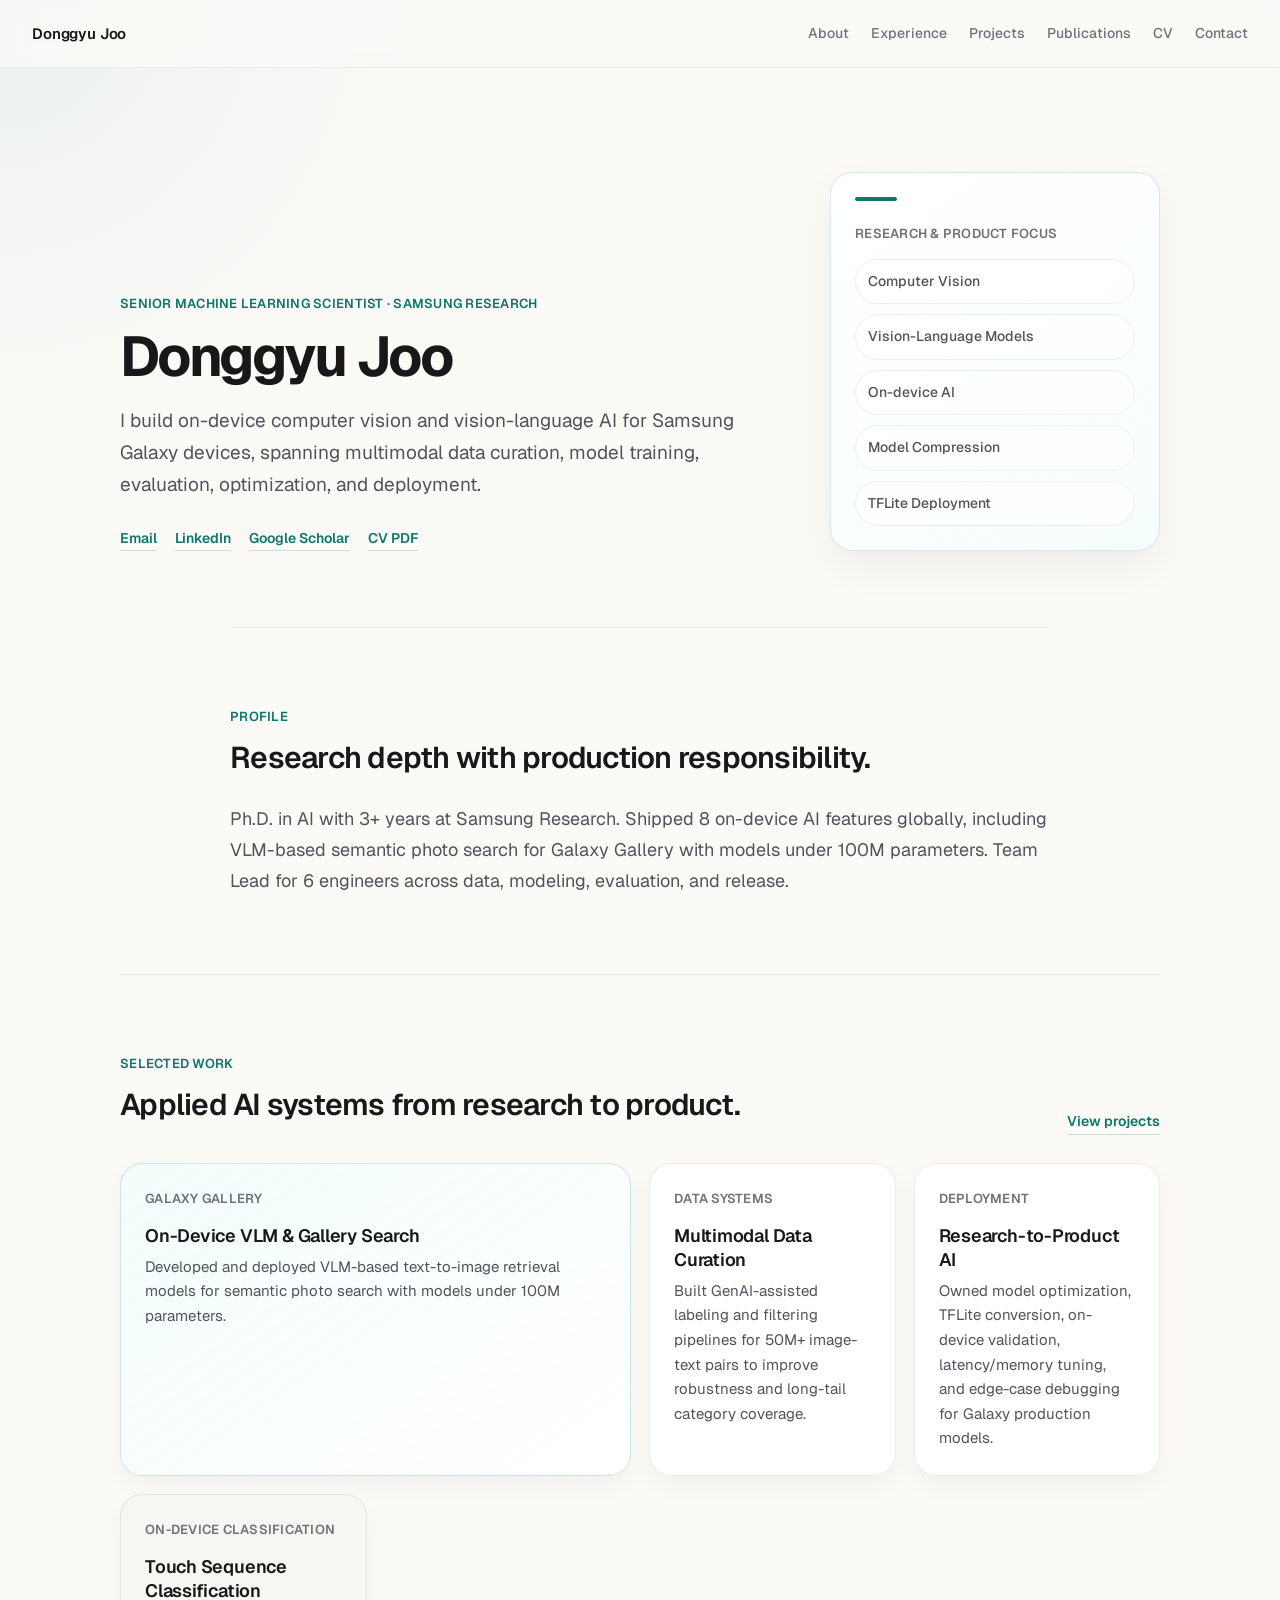
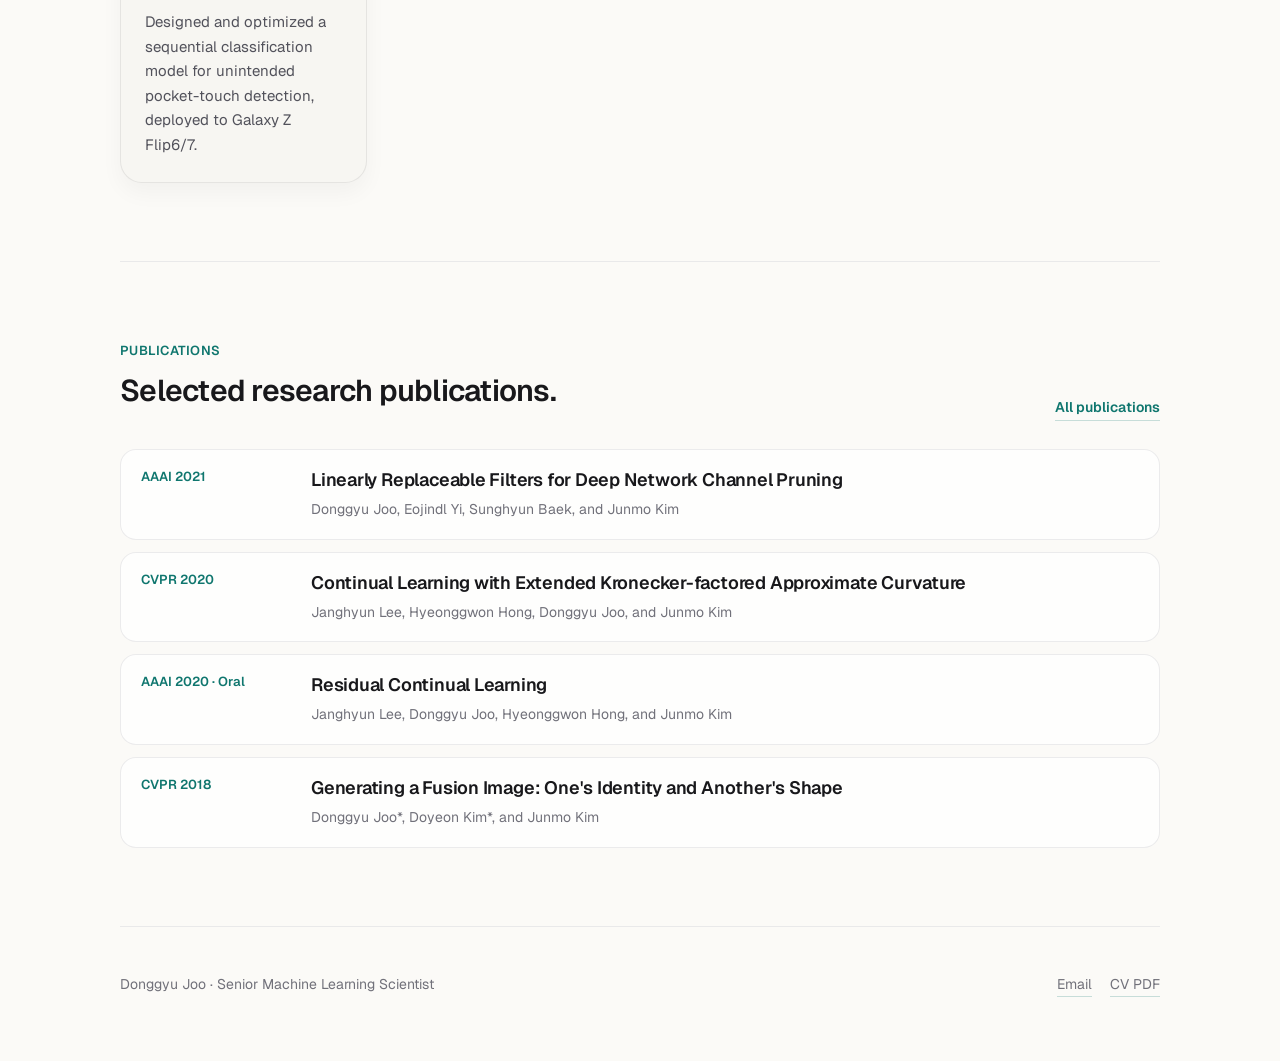
==== commit f5d7615f: "Redesign as research profile site" ====
--- a/index.html
+++ b/index.html
@@ -3,345 +3,164 @@
   <head>
     <meta charset="utf-8" />
     <meta name="viewport" content="width=device-width, initial-scale=1" />
-    <title>Donggyu Joo | Senior Machine Learning Scientist</title>
+    <title>Donggyu Joo</title>
     <meta
       name="description"
-      content="Personal CV website for Donggyu Joo, Senior Machine Learning Scientist at Samsung Research."
+      content="Donggyu Joo, Senior Machine Learning Scientist at Samsung Research."
     />
     <link rel="preconnect" href="https://fonts.googleapis.com" />
     <link rel="preconnect" href="https://fonts.gstatic.com" crossorigin />
     <link
-      href="https://fonts.googleapis.com/css2?family=Geist:wght@400;450;500;600;650;700&display=swap"
+      href="https://fonts.googleapis.com/css2?family=Geist:wght@400;500;600;700&display=swap"
       rel="stylesheet"
     />
-    <link rel="stylesheet" href="styles.css" />
+    <link rel="stylesheet" href="/styles.css" />
   </head>
   <body>
-    <header class="navbar">
-      <a class="nav-brand" href="#top" aria-label="Donggyu Joo home">
-        <span>DJ</span>
-        Donggyu Joo
-      </a>
-      <nav class="nav-links" aria-label="Primary navigation">
-        <a href="#experience">Experience</a>
-        <a href="#skills">Skills</a>
-        <a href="#publications">Publications</a>
-        <a href="#patents">Patents</a>
+    <header class="site-nav">
+      <a class="wordmark" href="/">Donggyu Joo</a>
+      <nav aria-label="Primary navigation">
+        <a href="/about/">About</a>
+        <a href="/experience/">Experience</a>
+        <a href="/projects/">Projects</a>
+        <a href="/publications/">Publications</a>
+        <a href="/cv/">CV</a>
+        <a href="/contact/">Contact</a>
       </nav>
-      <a class="button button-secondary nav-cv" href="CV_DonggyuJoo.pdf" target="_blank" rel="noopener">CV PDF</a>
     </header>
 
-    <main id="top">
-      <section class="hero shell">
+    <main>
+      <section class="hero page-shell">
         <div class="hero-copy">
-          <p class="eyebrow">Senior Machine Learning Scientist · Samsung Research</p>
-          <h1>On-device vision-language AI for real-world Galaxy experiences.</h1>
-          <p class="hero-lead">
-            Ph.D. in AI with 3+ years at Samsung Research, building computer vision and
-            vision-language AI for Samsung Galaxy devices.
+          <p class="kicker">Senior Machine Learning Scientist · Samsung Research</p>
+          <h1>Donggyu Joo</h1>
+          <p class="hero-summary">
+            I build on-device computer vision and vision-language AI for Samsung Galaxy devices,
+            spanning multimodal data curation, model training, evaluation, optimization, and
+            deployment.
           </p>
-          <div class="hero-actions">
-            <a class="button button-primary" href="mailto:jdg10126@gmail.com">Contact</a>
-            <a class="button button-secondary" href="CV_DonggyuJoo.pdf" target="_blank" rel="noopener">Download CV</a>
-            <a
-              class="link-button"
-              href="https://www.linkedin.com/in/donggyu-joo-a0a8ba22b/"
-              target="_blank"
-              rel="noopener"
-              >LinkedIn</a
-            >
-            <a
-              class="link-button"
-              href="https://scholar.google.com/scholar?q=Donggyu+Joo"
-              target="_blank"
-              rel="noopener"
-              >Google Scholar</a
-            >
+          <div class="text-links" aria-label="Profile links">
+            <a href="mailto:jdg10126@gmail.com">Email</a>
+            <a href="https://www.linkedin.com/in/donggyu-joo-a0a8ba22b/" target="_blank" rel="noopener">LinkedIn</a>
+            <a href="https://scholar.google.com/scholar?q=Donggyu+Joo" target="_blank" rel="noopener">Google Scholar</a>
+            <a href="/CV_DonggyuJoo.pdf" target="_blank" rel="noopener">CV PDF</a>
           </div>
         </div>
 
-        <aside class="hero-panel" aria-label="Profile highlights">
-          <div class="panel-orbit"></div>
-          <p class="panel-kicker">Current Work</p>
-          <h2>Production multimodal ML</h2>
-          <p>
-            VLM-based semantic photo search, large-scale multimodal data curation, on-device model
-            optimization, and robustness improvement for edge cases.
-          </p>
-          <div class="focus-grid">
-            <span>Computer Vision</span>
-            <span>Vision-Language Models</span>
-            <span>On-device AI</span>
-            <span>TFLite Deployment</span>
-          </div>
+        <aside class="profile-card" aria-label="Profile summary">
+          <p class="card-label">Research &amp; Product Focus</p>
+          <ul class="focus-list">
+            <li>Computer Vision</li>
+            <li>Vision-Language Models</li>
+            <li>On-device AI</li>
+            <li>Model Compression</li>
+            <li>TFLite Deployment</li>
+          </ul>
         </aside>
       </section>
 
-      <section class="metric-strip shell" aria-label="Selected career metrics">
-        <article>
-          <strong>8</strong>
-          <span>on-device AI features shipped globally</span>
-        </article>
-        <article>
-          <strong>50M+</strong>
-          <span>image-text pairs curated</span>
-        </article>
-        <article>
-          <strong>2,800+</strong>
-          <span>citations</span>
-        </article>
-        <article>
-          <strong>6</strong>
-          <span>engineers led across data, modeling, evaluation, and release</span>
-        </article>
+      <section class="section page-shell narrow">
+        <div class="section-heading">
+          <p class="kicker">Profile</p>
+          <h2>Research depth with production responsibility.</h2>
+        </div>
+        <p class="lead-text">
+          Ph.D. in AI with 3+ years at Samsung Research. Shipped 8 on-device AI features globally,
+          including VLM-based semantic photo search for Galaxy Gallery with models under 100M
+          parameters. Team Lead for 6 engineers across data, modeling, evaluation, and release.
+        </p>
       </section>
 
-      <section class="section shell text-grid" id="summary">
-        <div class="section-header">
-          <p class="eyebrow">Summary</p>
-          <h2>Research depth with product delivery.</h2>
+      <section class="section page-shell">
+        <div class="section-heading split-heading">
+          <div>
+            <p class="kicker">Selected Work</p>
+            <h2>Applied AI systems from research to product.</h2>
+          </div>
+          <a class="subtle-link" href="/projects/">View projects</a>
         </div>
-        <div class="summary-card">
-          <p>
-            Senior Machine Learning Scientist with a Ph.D. in AI and 3+ years at Samsung Research,
-            building on-device computer vision and vision-language AI for Samsung Galaxy devices.
-            Shipped 8 on-device AI features globally, including VLM-based semantic photo search for
-            Galaxy Gallery with models under 100M parameters.
-          </p>
-          <p>
-            Expertise spans large-scale multimodal data curation, model training and evaluation,
-            on-device optimization, and robustness improvement for real-world edge cases. Team Lead
-            for 6 engineers, driving cross-functional execution across research, product, and
-            engineering.
-          </p>
-          <p class="visa-note">
-            O-1 Visa Eligible (No H-1B Lottery Required): 2,800+ Citations &amp; 5+ Top-tier Publications
-          </p>
-        </div>
-      </section>
-
-      <section class="section shell" id="experience">
-        <div class="section-header wide">
-          <p class="eyebrow">Experience</p>
-          <h2>Samsung Research, Samsung Electronics</h2>
-          <p>Senior Machine Learning Scientist · Seoul, S. Korea · Sep. 2022 - Present</p>
-        </div>
-        <div class="experience-grid">
-          <article class="card highlight-card">
-            <span class="badge">Production AI</span>
+        <div class="project-grid">
+          <article class="project-card">
+            <p class="card-label">Galaxy Gallery</p>
             <h3>On-Device VLM &amp; Gallery Search</h3>
             <p>
-              Developed and deployed VLM-based text-to-image retrieval models for Samsung Galaxy
-              Gallery, enabling semantic photo search with models under 100M parameters.
-            </p>
-            <p class="card-detail">
-              Expanded supported query coverage from 500 to 2,000+ categories, including documents,
-              landmarks, and car brands.
+              Developed and deployed VLM-based text-to-image retrieval models for semantic photo
+              search with models under 100M parameters.
             </p>
           </article>
-          <article class="card">
+          <article class="project-card">
+            <p class="card-label">Data Systems</p>
             <h3>Multimodal Data Curation</h3>
             <p>
-              Built GenAI-assisted labeling and filtering pipelines for 50M+ image-text pairs.
-              Improved robustness by reducing noisy labels and increasing coverage of long-tail
-              real-world image categories.
+              Built GenAI-assisted labeling and filtering pipelines for 50M+ image-text pairs to
+              improve robustness and long-tail category coverage.
             </p>
           </article>
-          <article class="card">
-            <h3>Research-to-Product Deployment</h3>
+          <article class="project-card">
+            <p class="card-label">Deployment</p>
+            <h3>Research-to-Product AI</h3>
             <p>
-              Shipped 8 on-device AI models to production for Galaxy devices. Owned model
-              optimization, TFLite conversion, validation, latency/memory tuning, and edge-case
-              debugging based on user feedback.
+              Owned model optimization, TFLite conversion, on-device validation, latency/memory
+              tuning, and edge-case debugging for Galaxy production models.
             </p>
           </article>
-          <article class="card">
+          <article class="project-card quiet-card">
+            <p class="card-label">On-device Classification</p>
             <h3>Touch Sequence Classification</h3>
             <p>
-              Designed and optimized an on-device sequential classification model to detect
-              unintended pocket touches. Deployed real-time CPU inference to Galaxy Z Flip6/7.
-            </p>
-          </article>
-          <article class="card">
-            <h3>Technical Leadership</h3>
-            <p>
-              Led 6 engineers across data, modeling, evaluation, and release. Collaborated with
-              product and engineering stakeholders to turn ambiguous user-facing problems into
-              deployable AI features.
+              Designed and optimized a sequential classification model for unintended pocket-touch
+              detection, deployed to Galaxy Z Flip6/7.
             </p>
           </article>
         </div>
       </section>
 
-      <section class="section shell" id="skills">
-        <div class="section-header wide">
-          <p class="eyebrow">Skills</p>
-          <h2>Applied AI skill set</h2>
-          <p>Core research, production deployment, data systems, and evaluation for multimodal ML.</p>
+      <section class="section page-shell">
+        <div class="section-heading split-heading">
+          <div>
+            <p class="kicker">Publications</p>
+            <h2>Selected research publications.</h2>
+          </div>
+          <a class="subtle-link" href="/publications/">All publications</a>
         </div>
-        <div class="feature-grid">
-          <article class="feature-tile">
-            <span class="tile-marker"></span>
-            <h3>Core AI &amp; Research</h3>
-            <p>Computer Vision, Vision-Language Models, Image-Text Retrieval, Generative Modeling, Model Compression</p>
-          </article>
-          <article class="feature-tile">
-            <span class="tile-marker"></span>
-            <h3>Production ML</h3>
-            <p>On-device AI, Model Optimization, Quantization, Distillation, TFLite Deployment, Edge-case Debugging</p>
-          </article>
-          <article class="feature-tile">
-            <span class="tile-marker"></span>
-            <h3>Data &amp; Evaluation</h3>
-            <p>Large-scale Data Curation, Model Training &amp; Evaluation, Robustness Evaluation, Data Quality Control</p>
-          </article>
-          <article class="feature-tile">
-            <span class="tile-marker"></span>
-            <h3>Languages &amp; Tools</h3>
-            <p>Python, PyTorch, TensorFlow, TFLite, Git</p>
-          </article>
-        </div>
-      </section>
-
-      <section class="section shell text-grid" id="education">
-        <div class="section-header">
-          <p class="eyebrow">Education</p>
-          <h2>KAIST</h2>
-          <p>Korea Advanced Institute of Science and Technology · Daejeon, S. Korea</p>
-        </div>
-        <div class="timeline-list">
-          <article class="timeline-item">
-            <div>
-              <h3>Ph.D. in Electrical Engineering</h3>
-              <p>Research Focus: Model Compression, Model Pruning, and Computer Vision</p>
-            </div>
-            <span>Mar. 2018 - Aug. 2022</span>
-          </article>
-          <article class="timeline-item">
-            <div>
-              <h3>M.S. in Electrical Engineering</h3>
-              <p>Research Focus: Generative Adversarial Networks (GANs) and Computer Vision</p>
-            </div>
-            <span>Sep. 2016 - Feb. 2018</span>
-          </article>
-          <article class="timeline-item">
-            <div>
-              <h3>B.S. in Electrical Engineering</h3>
-              <p>Summa Cum Laude</p>
-            </div>
-            <span>Feb. 2013 - Aug. 2016</span>
-          </article>
-        </div>
-      </section>
-
-      <section class="section shell" id="publications">
-        <div class="section-header wide">
-          <p class="eyebrow">Publications</p>
-          <h2>Selected Publications</h2>
-          <p>Citations: 2,800+ · h-index: 8</p>
-        </div>
-        <div class="publication-list">
-          <article class="publication-item featured-publication">
-            <span>AAAI 2021</span>
+        <div class="publication-rows">
+          <article class="publication-row">
+            <div class="pub-meta">AAAI 2021</div>
             <div>
               <h3>Linearly Replaceable Filters for Deep Network Channel Pruning</h3>
               <p>Donggyu Joo, Eojindl Yi, Sunghyun Baek, and Junmo Kim</p>
             </div>
           </article>
-          <article class="publication-item">
-            <span>CVPR 2020</span>
+          <article class="publication-row">
+            <div class="pub-meta">CVPR 2020</div>
             <div>
               <h3>Continual Learning with Extended Kronecker-factored Approximate Curvature</h3>
               <p>Janghyun Lee, Hyeonggwon Hong, Donggyu Joo, and Junmo Kim</p>
             </div>
           </article>
-          <article class="publication-item">
-            <span>AAAI 2020 · Oral</span>
+          <article class="publication-row">
+            <div class="pub-meta">AAAI 2020 · Oral</div>
             <div>
               <h3>Residual Continual Learning</h3>
               <p>Janghyun Lee, Donggyu Joo, Hyeonggwon Hong, and Junmo Kim</p>
             </div>
           </article>
-          <article class="publication-item">
-            <span>CVPR 2018</span>
+          <article class="publication-row">
+            <div class="pub-meta">CVPR 2018</div>
             <div>
               <h3>Generating a Fusion Image: One's Identity and Another's Shape</h3>
               <p>Donggyu Joo*, Doyeon Kim*, and Junmo Kim</p>
             </div>
           </article>
-          <article class="publication-item">
-            <span>CVPR 2017</span>
-            <div>
-              <h3>A Gift From Knowledge Distillation: Fast Optimization, Network Minimization and Transfer Learning</h3>
-              <p>Junho Yim, Donggyu Joo, and Junmo Kim</p>
-            </div>
-          </article>
-        </div>
-      </section>
-
-      <section class="section shell" id="honors">
-        <div class="section-header wide">
-          <p class="eyebrow">Honors &amp; Awards</p>
-          <h2>Recognition</h2>
-        </div>
-        <div class="award-grid">
-          <article><strong>2020</strong><span>Young-Han Kim Global Leader Scholarship ($5,000)</span></article>
-          <article><strong>2019</strong><span>Winner, AI Reporter, AI World Cup ($5,000)</span></article>
-          <article><strong>2018</strong><span>Winner, AI Reporter, AI World Cup ($5,000)</span></article>
-          <article><strong>2018</strong><span>Silver Prize, 24th Samsung Humantech Paper Awards, Signal Processing ($7,000)</span></article>
-          <article><strong>2017</strong><span>Silver Prize, 23rd Samsung Humantech Paper Awards, Computer Science ($7,000)</span></article>
-          <article><strong>2016</strong><span>Summa Cum Laude, School of Electrical Engineering, KAIST</span></article>
-          <article><strong>2015</strong><span>Dean's List, School of Electrical Engineering, KAIST</span></article>
-        </div>
-      </section>
-
-      <section class="section shell" id="patents">
-        <div class="section-header wide">
-          <p class="eyebrow">Patents</p>
-          <h2>Registered patents and applications</h2>
-        </div>
-        <div class="patent-grid">
-          <article class="compact-card">
-            <h3>Neural Network Learning Method and Device for Recognizing Class</h3>
-            <p>US11,449,733B2, U.S. Patent (Registered)</p>
-          </article>
-          <article class="compact-card">
-            <h3>Electronic Device for Processing Image and Operating Method Thereof</h3>
-            <p>US2025/0292376A1, U.S. Patent Application</p>
-          </article>
-          <article class="compact-card">
-            <h3>Electronic Device and Operating Method for the Same</h3>
-            <p>10-2024-0114486, Republic of Korea Patent Application</p>
-          </article>
-          <article class="compact-card">
-            <h3>Knowledge Transfer Method Using Deep Neural Network and Apparatus Therefor</h3>
-            <p>10-2061935, Republic of Korea Patent (Registered)</p>
-          </article>
-          <article class="compact-card">
-            <h3>Incremental Training Based Knowledge Transfer Method for Training Large Deep Neural Networks and Apparatus Therefor</h3>
-            <p>10-2063377, Republic of Korea Patent (Registered)</p>
-          </article>
-          <article class="compact-card">
-            <h3>Knowledge Sharing Based Knowledge Transfer Method for Improving Quality of Knowledge and Apparatus Therefor</h3>
-            <p>10-2063376, Republic of Korea Patent (Registered)</p>
-          </article>
-          <article class="compact-card">
-            <h3>Electronic Apparatus for Identifying Abnormal Touch and Control Method Thereof</h3>
-            <p>10-2024-0009651, Republic of Korea Patent Application</p>
-          </article>
         </div>
       </section>
     </main>
 
-    <footer class="footer shell">
+    <footer class="footer page-shell">
+      <p>Donggyu Joo · Senior Machine Learning Scientist</p>
       <div>
-        <strong>Donggyu Joo</strong>
-        <p>Senior Machine Learning Scientist focused on on-device AI and vision-language systems.</p>
-      </div>
-      <div class="footer-links">
         <a href="mailto:jdg10126@gmail.com">Email</a>
-        <a href="CV_DonggyuJoo.pdf" target="_blank" rel="noopener">CV PDF</a>
-        <a href="#top">Top</a>
+        <a href="/CV_DonggyuJoo.pdf" target="_blank" rel="noopener">CV PDF</a>
       </div>
     </footer>
   </body>
--- a/styles.css
+++ b/styles.css
@@ -1,23 +1,23 @@
+@import url("https://fonts.googleapis.com/css2?family=Geist:wght@400;500;600;700&display=swap");
+
 :root {
   --bg: #fbfaf7;
-  --bg-soft: #f8f8f5;
-  --card: #ffffff;
-  --card-soft: #fdfdfc;
+  --surface: #ffffff;
+  --surface-soft: #f7f6f2;
   --text: #18181b;
   --text-soft: #52525b;
   --muted: #71717a;
   --border: #e4e4e7;
-  --border-soft: #ececef;
+  --border-soft: #eeeeef;
   --accent: #0f766e;
-  --accent-hover: #115e59;
   --accent-soft: #f0fdfa;
   --accent-border: #99f6e4;
-  --shadow: 0 18px 45px rgba(24, 24, 27, 0.06);
-  --shadow-soft: 0 10px 24px rgba(24, 24, 27, 0.045);
-  --radius-sm: 14px;
-  --radius-md: 20px;
-  --radius-lg: 28px;
-  --shell: 1120px;
+  --shadow: 0 16px 38px rgba(24, 24, 27, 0.055);
+  --shadow-light: 0 10px 22px rgba(24, 24, 27, 0.04);
+  --radius: 22px;
+  --radius-sm: 16px;
+  --shell: 1040px;
+  --text-width: 820px;
 }
 
 * {
@@ -31,12 +31,12 @@
 body {
   margin: 0;
   background:
-    radial-gradient(circle at 12% 0%, rgba(15, 118, 110, 0.08), transparent 32rem),
-    linear-gradient(180deg, var(--bg), var(--bg-soft));
+    radial-gradient(circle at top left, rgba(15, 118, 110, 0.07), transparent 420px),
+    var(--bg);
   color: var(--text);
   font-family: Geist, Inter, system-ui, -apple-system, BlinkMacSystemFont, "Segoe UI", sans-serif;
   font-size: 16px;
-  line-height: 1.7;
+  line-height: 1.68;
 }
 
 a {
@@ -44,139 +44,73 @@
   text-decoration: none;
 }
 
-a:focus-visible,
-button:focus-visible {
-  outline: 3px solid rgba(15, 118, 110, 0.32);
-  outline-offset: 3px;
-}
-
-.shell {
+a:focus-visible {
+  outline: 3px solid rgba(15, 118, 110, 0.28);
+  outline-offset: 4px;
+  border-radius: 8px;
+}
+
+.page-shell {
   width: min(var(--shell), calc(100% - 48px));
   margin-inline: auto;
 }
 
-.navbar {
+.narrow {
+  max-width: var(--text-width);
+}
+
+.site-nav {
   position: sticky;
   top: 0;
-  z-index: 20;
-  display: grid;
-  grid-template-columns: auto 1fr auto;
-  gap: 24px;
+  z-index: 10;
+  display: flex;
   align-items: center;
-  min-height: 72px;
+  justify-content: space-between;
+  gap: 32px;
+  min-height: 68px;
   padding: 0 32px;
-  border-bottom: 1px solid rgba(228, 228, 231, 0.8);
-  background: rgba(251, 250, 247, 0.82);
-  backdrop-filter: blur(18px);
-}
-
-.nav-brand {
-  display: inline-flex;
+  border-bottom: 1px solid rgba(228, 228, 231, 0.76);
+  background: rgba(251, 250, 247, 0.86);
+  backdrop-filter: blur(14px);
+}
+
+.wordmark {
+  color: var(--text);
+  font-size: 15px;
+  font-weight: 600;
+  letter-spacing: -0.01em;
+}
+
+.site-nav nav {
+  display: flex;
   align-items: center;
-  gap: 10px;
-  color: var(--text);
-  font-weight: 700;
-}
-
-.nav-brand span {
-  display: inline-grid;
-  place-items: center;
-  width: 34px;
-  height: 34px;
-  border: 1px solid var(--accent-border);
-  border-radius: 999px;
-  background: var(--accent-soft);
+  gap: 22px;
+  color: var(--muted);
+  font-size: 14px;
+  font-weight: 500;
+}
+
+.site-nav nav a {
+  transition: color 180ms ease-out;
+}
+
+.site-nav nav a:hover {
+  color: var(--accent);
+}
+
+.hero {
+  display: grid;
+  grid-template-columns: minmax(0, 1fr) 330px;
+  gap: 64px;
+  align-items: end;
+  padding: 104px 0 76px;
+}
+
+.kicker {
+  margin: 0 0 12px;
   color: var(--accent);
   font-size: 13px;
-}
-
-.nav-links {
-  display: flex;
-  justify-content: center;
-  gap: 24px;
-  color: var(--muted);
-  font-size: 14px;
-  font-weight: 500;
-}
-
-.nav-links a {
-  transition: color 180ms ease-out;
-}
-
-.nav-links a:hover {
-  color: var(--accent);
-}
-
-.button,
-.link-button {
-  display: inline-flex;
-  align-items: center;
-  justify-content: center;
-  min-height: 42px;
-  border-radius: 999px;
-  font-size: 14px;
-  font-weight: 650;
-  transition:
-    transform 200ms ease-out,
-    border-color 200ms ease-out,
-    background 200ms ease-out,
-    color 200ms ease-out;
-}
-
-.button {
-  padding: 10px 20px;
-}
-
-.button:hover,
-.link-button:hover {
-  transform: translateY(-1px);
-}
-
-.button-primary {
-  background: var(--accent);
-  color: #fff;
-}
-
-.button-primary:hover {
-  background: var(--accent-hover);
-}
-
-.button-secondary {
-  border: 1px solid var(--border);
-  background: rgba(255, 255, 255, 0.72);
-  color: var(--text);
-}
-
-.button-secondary:hover {
-  border-color: var(--accent-border);
-  background: var(--accent-soft);
-  color: var(--accent-hover);
-}
-
-.link-button {
-  min-height: 36px;
-  color: var(--accent);
-}
-
-.link-button::after {
-  content: "↗";
-  margin-left: 6px;
-  font-size: 12px;
-}
-
-.hero {
-  display: grid;
-  grid-template-columns: minmax(0, 1fr) 380px;
-  gap: 56px;
-  align-items: center;
-  padding: 104px 0 76px;
-}
-
-.eyebrow {
-  margin: 0 0 13px;
-  color: var(--accent);
-  font-size: 13px;
-  font-weight: 650;
+  font-weight: 600;
   letter-spacing: 0.02em;
   text-transform: uppercase;
 }
@@ -189,10 +123,9 @@
 }
 
 h1 {
-  max-width: 790px;
-  margin-bottom: 22px;
+  margin-bottom: 18px;
   color: var(--text);
-  font-size: clamp(42px, 6vw, 62px);
+  font-size: clamp(44px, 7vw, 56px);
   font-weight: 700;
   letter-spacing: -0.045em;
   line-height: 1.08;
@@ -201,369 +134,292 @@
 h2 {
   margin-bottom: 12px;
   color: var(--text);
-  font-size: clamp(28px, 4vw, 34px);
-  font-weight: 700;
+  font-size: clamp(25px, 3.5vw, 30px);
+  font-weight: 600;
   letter-spacing: -0.025em;
-  line-height: 1.14;
+  line-height: 1.18;
 }
 
 h3 {
-  margin-bottom: 8px;
+  margin-bottom: 7px;
   color: var(--text);
+  font-size: 18px;
+  font-weight: 600;
+  letter-spacing: -0.012em;
+  line-height: 1.34;
+}
+
+.hero-summary {
+  max-width: 690px;
+  margin-bottom: 0;
+  color: var(--text-soft);
   font-size: 19px;
-  font-weight: 650;
-  letter-spacing: -0.01em;
-  line-height: 1.28;
-}
-
-.hero-lead {
-  max-width: 710px;
-  margin-bottom: 0;
-  color: var(--text-soft);
-  font-size: 21px;
-  line-height: 1.62;
-}
-
-.hero-actions {
+  line-height: 1.68;
+}
+
+.text-links {
   display: flex;
   flex-wrap: wrap;
-  gap: 12px 16px;
-  align-items: center;
-  margin-top: 32px;
-}
-
-.hero-panel {
+  gap: 12px 18px;
+  margin-top: 26px;
+  color: var(--accent);
+  font-size: 14px;
+  font-weight: 600;
+}
+
+.text-links a,
+.subtle-link,
+.footer a {
+  border-bottom: 1px solid rgba(15, 118, 110, 0.22);
+  transition:
+    color 180ms ease-out,
+    border-color 180ms ease-out;
+}
+
+.text-links a:hover,
+.subtle-link:hover,
+.footer a:hover {
+  color: var(--accent);
+  border-color: var(--accent);
+}
+
+.profile-card {
   position: relative;
-  overflow: hidden;
-  padding: 30px;
+  padding: 24px;
   border: 1px solid rgba(15, 118, 110, 0.16);
-  border-radius: var(--radius-lg);
+  border-radius: var(--radius);
   background:
-    linear-gradient(135deg, rgba(255, 255, 255, 0.96), rgba(240, 253, 250, 0.72)),
-    var(--card);
+    linear-gradient(145deg, rgba(255, 255, 255, 0.96), rgba(240, 253, 250, 0.62)),
+    var(--surface);
   box-shadow: var(--shadow);
 }
 
-.panel-orbit {
-  position: absolute;
-  top: -72px;
-  right: -62px;
-  width: 180px;
-  height: 180px;
-  border: 1px solid rgba(15, 118, 110, 0.14);
+.profile-card::before {
+  content: "";
+  display: block;
+  width: 42px;
+  height: 4px;
+  margin-bottom: 22px;
   border-radius: 999px;
-  background: radial-gradient(circle, rgba(15, 118, 110, 0.12), transparent 62%);
-}
-
-.panel-kicker {
-  width: fit-content;
-  margin-bottom: 20px;
-  padding: 6px 11px;
-  border: 1px solid var(--accent-border);
+  background: var(--accent);
+}
+
+.card-label {
+  margin: 0 0 14px;
+  color: var(--muted);
+  font-size: 13px;
+  font-weight: 600;
+  letter-spacing: 0.02em;
+  text-transform: uppercase;
+}
+
+.focus-list {
+  display: grid;
+  gap: 10px;
+  margin: 0;
+  padding: 0;
+  list-style: none;
+}
+
+.focus-list li {
+  padding: 10px 12px;
+  border: 1px solid var(--border-soft);
   border-radius: 999px;
-  background: rgba(240, 253, 250, 0.78);
-  color: var(--accent-hover);
-  font-size: 13px;
-  font-weight: 650;
-}
-
-.hero-panel h2 {
-  max-width: 270px;
-  font-size: 28px;
-}
-
-.hero-panel p:not(.panel-kicker) {
+  background: rgba(255, 255, 255, 0.72);
   color: var(--text-soft);
-}
-
-.focus-grid {
+  font-size: 14px;
+  font-weight: 500;
+}
+
+.section {
+  padding: 78px 0;
+  border-top: 1px solid rgba(228, 228, 231, 0.78);
+}
+
+.section-heading {
+  margin-bottom: 28px;
+}
+
+.section-heading p:not(.kicker) {
+  max-width: 680px;
+  margin-bottom: 0;
+  color: var(--muted);
+}
+
+.split-heading {
   display: flex;
-  flex-wrap: wrap;
-  gap: 9px;
-  margin-top: 24px;
-}
-
-.focus-grid span,
-.badge {
-  display: inline-flex;
-  align-items: center;
-  width: fit-content;
-  border-radius: 999px;
-  font-size: 13px;
-  font-weight: 600;
-}
-
-.focus-grid span {
-  padding: 7px 10px;
-  border: 1px solid var(--border-soft);
-  background: rgba(255, 255, 255, 0.8);
+  align-items: end;
+  justify-content: space-between;
+  gap: 24px;
+}
+
+.subtle-link {
+  flex: 0 0 auto;
+  color: var(--accent);
+  font-size: 14px;
+  font-weight: 600;
+}
+
+.lead-text {
+  margin-bottom: 0;
   color: var(--text-soft);
-}
-
-.metric-strip {
+  font-size: 18px;
+  line-height: 1.72;
+}
+
+.project-grid {
   display: grid;
   grid-template-columns: repeat(4, minmax(0, 1fr));
   gap: 18px;
-  padding-bottom: 90px;
-}
-
-.metric-strip article {
+}
+
+.project-card {
+  min-height: 250px;
   padding: 24px;
   border: 1px solid rgba(24, 24, 27, 0.08);
-  border-radius: var(--radius-md);
-  background: rgba(255, 255, 255, 0.82);
-  box-shadow: var(--shadow-soft);
-}
-
-.metric-strip strong {
-  display: block;
-  margin-bottom: 7px;
-  color: var(--text);
-  font-size: 34px;
-  font-weight: 700;
-  letter-spacing: -0.03em;
-  line-height: 1;
-}
-
-.metric-strip span {
-  color: var(--muted);
-  font-size: 14px;
-  line-height: 1.45;
-}
-
-.section {
-  padding: 86px 0;
-  border-top: 1px solid rgba(228, 228, 231, 0.8);
-}
-
-.text-grid {
-  display: grid;
-  grid-template-columns: 310px minmax(0, 1fr);
-  gap: 64px;
-}
-
-.section-header {
-  max-width: 760px;
-}
-
-.section-header.wide {
-  margin-bottom: 30px;
-}
-
-.section-header p:not(.eyebrow) {
-  margin-bottom: 0;
-  color: var(--muted);
-  font-size: 16px;
-}
-
-.summary-card {
-  padding: 30px;
-  border: 1px solid rgba(24, 24, 27, 0.08);
-  border-radius: var(--radius-lg);
-  background: var(--card);
-  box-shadow: var(--shadow-soft);
-}
-
-.summary-card p {
-  color: var(--text-soft);
-  font-size: 17px;
-}
-
-.summary-card p:last-child {
-  margin-bottom: 0;
-}
-
-.visa-note {
-  padding-top: 18px;
-  border-top: 1px solid var(--border-soft);
-  color: var(--text) !important;
-  font-weight: 650;
-}
-
-.experience-grid,
-.feature-grid {
-  display: grid;
-  grid-template-columns: repeat(3, minmax(0, 1fr));
-  gap: 20px;
-}
-
-.card,
-.feature-tile,
-.timeline-item,
-.publication-item,
-.compact-card,
-.award-grid article {
-  border: 1px solid rgba(24, 24, 27, 0.08);
-  border-radius: var(--radius-md);
-  background: var(--card);
-  box-shadow: var(--shadow-soft);
+  border-radius: var(--radius);
+  background: var(--surface);
+  box-shadow: var(--shadow-light);
   transition:
-    transform 220ms ease-out,
-    border-color 220ms ease-out,
-    box-shadow 220ms ease-out;
-}
-
-.card:hover,
-.feature-tile:hover,
-.timeline-item:hover,
-.publication-item:hover,
-.compact-card:hover,
-.award-grid article:hover {
-  transform: translateY(-2px);
-  border-color: rgba(15, 118, 110, 0.28);
-  box-shadow: 0 18px 38px rgba(24, 24, 27, 0.07);
-}
-
-.card {
-  padding: 26px;
-}
-
-.highlight-card {
+    transform 200ms ease-out,
+    border-color 200ms ease-out,
+    box-shadow 200ms ease-out;
+}
+
+.project-card:first-child {
   grid-column: span 2;
   background:
-    linear-gradient(135deg, rgba(240, 253, 250, 0.9), rgba(255, 255, 255, 0.96)),
-    var(--card);
-}
-
-.badge {
-  margin-bottom: 18px;
-  padding: 6px 11px;
-  border: 1px solid var(--accent-border);
-  background: var(--accent-soft);
-  color: var(--accent-hover);
-}
-
-.card p,
-.feature-tile p,
-.timeline-item p,
-.publication-item p,
-.compact-card p {
+    linear-gradient(145deg, rgba(240, 253, 250, 0.82), rgba(255, 255, 255, 0.94)),
+    var(--surface);
+  border-color: rgba(15, 118, 110, 0.18);
+}
+
+.project-card:hover,
+.publication-row:hover {
+  transform: translateY(-2px);
+  border-color: rgba(15, 118, 110, 0.26);
+  box-shadow: var(--shadow);
+}
+
+.project-card p:not(.card-label) {
   margin-bottom: 0;
   color: var(--text-soft);
-}
-
-.card-detail {
-  margin-top: 14px;
-  color: var(--muted) !important;
-  font-size: 14px;
-}
-
-.feature-tile {
-  position: relative;
-  min-height: 220px;
-  padding: 26px;
-  background:
-    linear-gradient(180deg, rgba(255, 255, 255, 0.98), rgba(253, 253, 252, 0.94)),
-    var(--card-soft);
-}
-
-.tile-marker {
-  display: block;
-  width: 38px;
-  height: 4px;
-  margin-bottom: 24px;
-  border-radius: 999px;
-  background: var(--accent);
-}
-
-.timeline-list,
-.publication-list,
-.patent-grid {
-  display: grid;
-  gap: 14px;
-}
-
-.timeline-item {
-  display: grid;
-  grid-template-columns: minmax(0, 1fr) auto;
-  gap: 20px;
-  padding: 22px 24px;
-}
-
-.timeline-item span {
-  color: var(--muted);
-  font-size: 14px;
-  font-weight: 650;
-  white-space: nowrap;
-}
-
-.publication-item {
+  font-size: 15px;
+  line-height: 1.64;
+}
+
+.quiet-card {
+  background: var(--surface-soft);
+}
+
+.publication-rows {
+  display: grid;
+  gap: 12px;
+}
+
+.publication-row {
   display: grid;
   grid-template-columns: 150px minmax(0, 1fr);
   gap: 20px;
-  padding: 20px 22px;
-}
-
-.publication-item span {
+  padding: 18px 20px;
+  border: 1px solid rgba(24, 24, 27, 0.08);
+  border-radius: var(--radius-sm);
+  background: rgba(255, 255, 255, 0.78);
+  transition:
+    transform 200ms ease-out,
+    border-color 200ms ease-out,
+    box-shadow 200ms ease-out;
+}
+
+.pub-meta {
   color: var(--accent);
   font-size: 13px;
-  font-weight: 700;
-}
-
-.featured-publication {
-  background:
-    linear-gradient(90deg, rgba(240, 253, 250, 0.88), rgba(255, 255, 255, 0.96)),
-    var(--card);
-}
-
-.award-grid {
-  display: grid;
-  grid-template-columns: repeat(2, minmax(0, 1fr));
-  gap: 14px;
-}
-
-.award-grid article {
-  display: grid;
-  grid-template-columns: 62px minmax(0, 1fr);
-  gap: 16px;
-  padding: 18px 20px;
-}
-
-.award-grid strong {
-  color: var(--accent);
-}
-
-.award-grid span {
-  color: var(--text-soft);
-}
-
-.patent-grid {
-  grid-template-columns: repeat(2, minmax(0, 1fr));
-}
-
-.compact-card {
-  padding: 20px;
-}
-
-.compact-card h3 {
-  font-size: 17px;
+  font-weight: 600;
+  line-height: 1.45;
+}
+
+.publication-row p {
+  margin-bottom: 0;
+  color: var(--muted);
+  font-size: 14px;
+  line-height: 1.55;
 }
 
 .footer {
   display: flex;
+  align-items: flex-start;
   justify-content: space-between;
   gap: 32px;
-  padding: 48px 0 64px;
-  border-top: 1px solid rgba(228, 228, 231, 0.8);
-}
-
-.footer strong {
-  color: var(--text);
+  padding: 46px 0 64px;
+  border-top: 1px solid rgba(228, 228, 231, 0.78);
+  color: var(--muted);
+  font-size: 14px;
 }
 
 .footer p {
-  max-width: 560px;
-  margin: 6px 0 0;
+  margin-bottom: 0;
+}
+
+.footer div {
+  display: flex;
+  gap: 18px;
+}
+
+/* Shared subpage patterns */
+.page-title {
+  max-width: 840px;
+  padding: 84px 0 56px;
+}
+
+.page-title h1 {
+  font-size: clamp(38px, 6vw, 48px);
+}
+
+.content-panel {
+  max-width: 860px;
+  padding: 28px;
+  border: 1px solid rgba(24, 24, 27, 0.08);
+  border-radius: var(--radius);
+  background: var(--surface);
+  box-shadow: var(--shadow-light);
+}
+
+.content-panel p:last-child {
+  margin-bottom: 0;
+}
+
+.detail-list {
+  display: grid;
+  gap: 16px;
+}
+
+.detail-item {
+  padding: 24px;
+  border: 1px solid rgba(24, 24, 27, 0.08);
+  border-radius: var(--radius);
+  background: var(--surface);
+}
+
+.detail-item ul {
+  margin: 14px 0 0;
+  padding-left: 20px;
+  color: var(--text-soft);
+}
+
+.detail-item li + li {
+  margin-top: 8px;
+}
+
+.meta-line {
+  margin-bottom: 10px;
   color: var(--muted);
-}
-
-.footer-links {
-  display: flex;
-  align-items: flex-start;
-  gap: 18px;
-  color: var(--accent);
-  font-size: 14px;
-  font-weight: 650;
+  font-size: 14px;
+}
+
+.two-col-list {
+  display: grid;
+  grid-template-columns: repeat(2, minmax(0, 1fr));
+  gap: 16px;
 }
 
 @media (prefers-reduced-motion: reduce) {
@@ -580,118 +436,104 @@
     background: #fff;
   }
 
-  .navbar,
+  .site-nav,
   .footer {
     display: none;
   }
 
-  .shell {
+  .page-shell {
     width: auto;
   }
 
   .section,
-  .hero,
-  .metric-strip {
+  .page-title,
+  .hero {
     padding: 18px 0;
   }
 
-  .card,
-  .feature-tile,
-  .timeline-item,
-  .publication-item,
-  .compact-card,
-  .summary-card,
-  .metric-strip article {
+  .project-card,
+  .publication-row,
+  .profile-card,
+  .content-panel,
+  .detail-item {
     box-shadow: none;
   }
 }
 
-@media (max-width: 980px) {
-  .navbar {
-    grid-template-columns: auto auto;
-    justify-content: space-between;
-  }
-
-  .nav-links {
-    display: none;
-  }
-
-  .hero,
-  .text-grid {
+@media (max-width: 900px) {
+  .site-nav {
+    align-items: flex-start;
+    flex-direction: column;
+    gap: 12px;
+    padding: 16px 24px;
+  }
+
+  .site-nav nav {
+    flex-wrap: wrap;
+    gap: 10px 18px;
+  }
+
+  .hero {
     grid-template-columns: 1fr;
     gap: 34px;
-  }
-
-  .metric-strip,
-  .experience-grid,
-  .feature-grid,
-  .patent-grid {
+    padding-top: 72px;
+  }
+
+  .project-grid,
+  .two-col-list {
     grid-template-columns: repeat(2, minmax(0, 1fr));
   }
 
-  .highlight-card {
+  .project-card:first-child {
     grid-column: span 2;
   }
 }
 
-@media (max-width: 680px) {
-  .shell {
+@media (max-width: 640px) {
+  .page-shell {
     width: min(100% - 32px, var(--shell));
   }
 
-  .navbar {
-    min-height: 66px;
-    padding: 0 16px;
-  }
-
-  .nav-cv {
-    display: none;
-  }
-
-  .hero {
-    padding: 72px 0 52px;
+  .site-nav {
+    position: static;
+    padding: 16px;
+  }
+
+  .site-nav nav {
+    font-size: 13px;
   }
 
   h1 {
-    font-size: 38px;
-    letter-spacing: -0.035em;
-  }
-
-  .hero-lead {
-    font-size: 18px;
+    font-size: 40px;
+  }
+
+  .hero-summary,
+  .lead-text {
+    font-size: 17px;
   }
 
   .section {
-    padding: 72px 0;
-  }
-
-  .metric-strip,
-  .experience-grid,
-  .feature-grid,
-  .patent-grid,
-  .award-grid,
-  .publication-item,
-  .timeline-item {
+    padding: 64px 0;
+  }
+
+  .split-heading {
+    align-items: flex-start;
+    flex-direction: column;
+    gap: 8px;
+  }
+
+  .project-grid,
+  .publication-row,
+  .two-col-list {
     grid-template-columns: 1fr;
   }
 
-  .highlight-card {
+  .project-card:first-child {
     grid-column: auto;
   }
 
-  .hero-panel,
-  .summary-card,
-  .card,
-  .feature-tile {
-    padding: 24px;
-  }
-
-  .publication-item {
-    gap: 8px;
-  }
-
-  .timeline-item span {
-    white-space: normal;
+  .project-card {
+    min-height: auto;
   }
 
   .footer {
